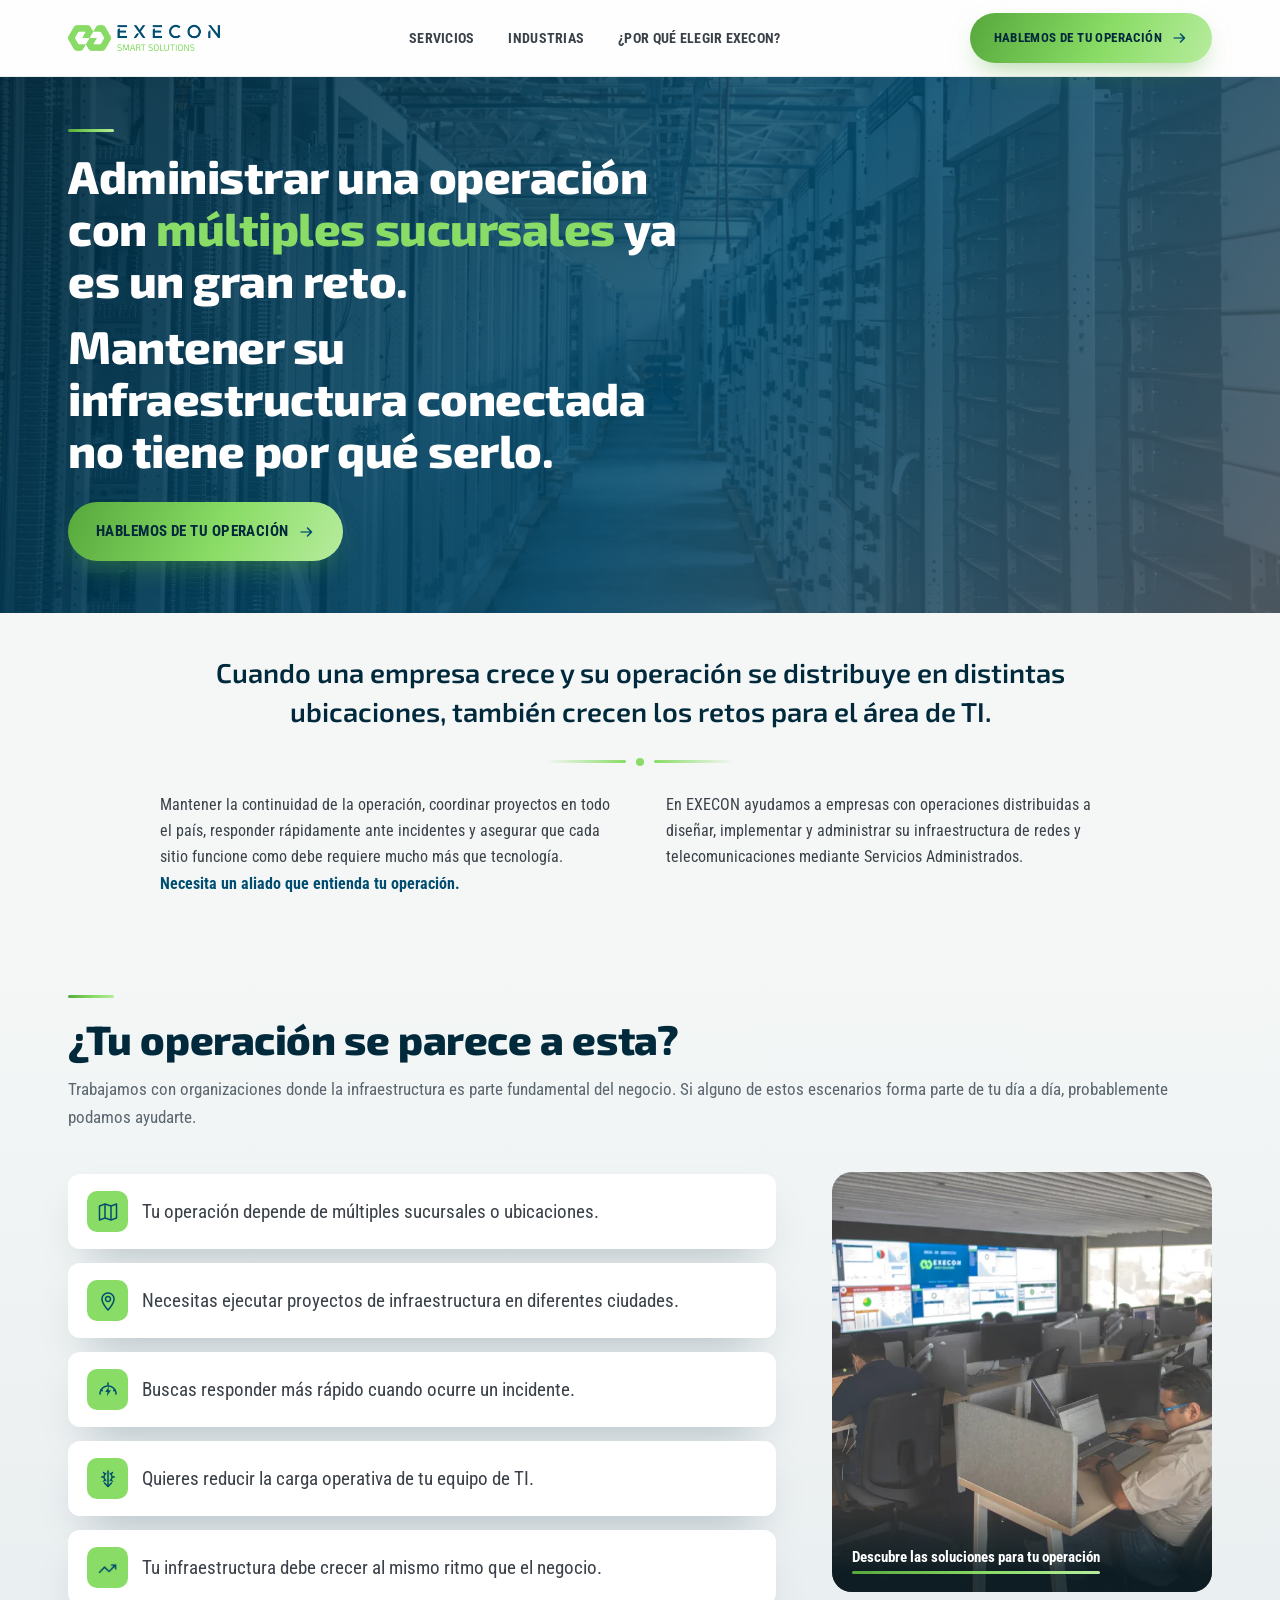
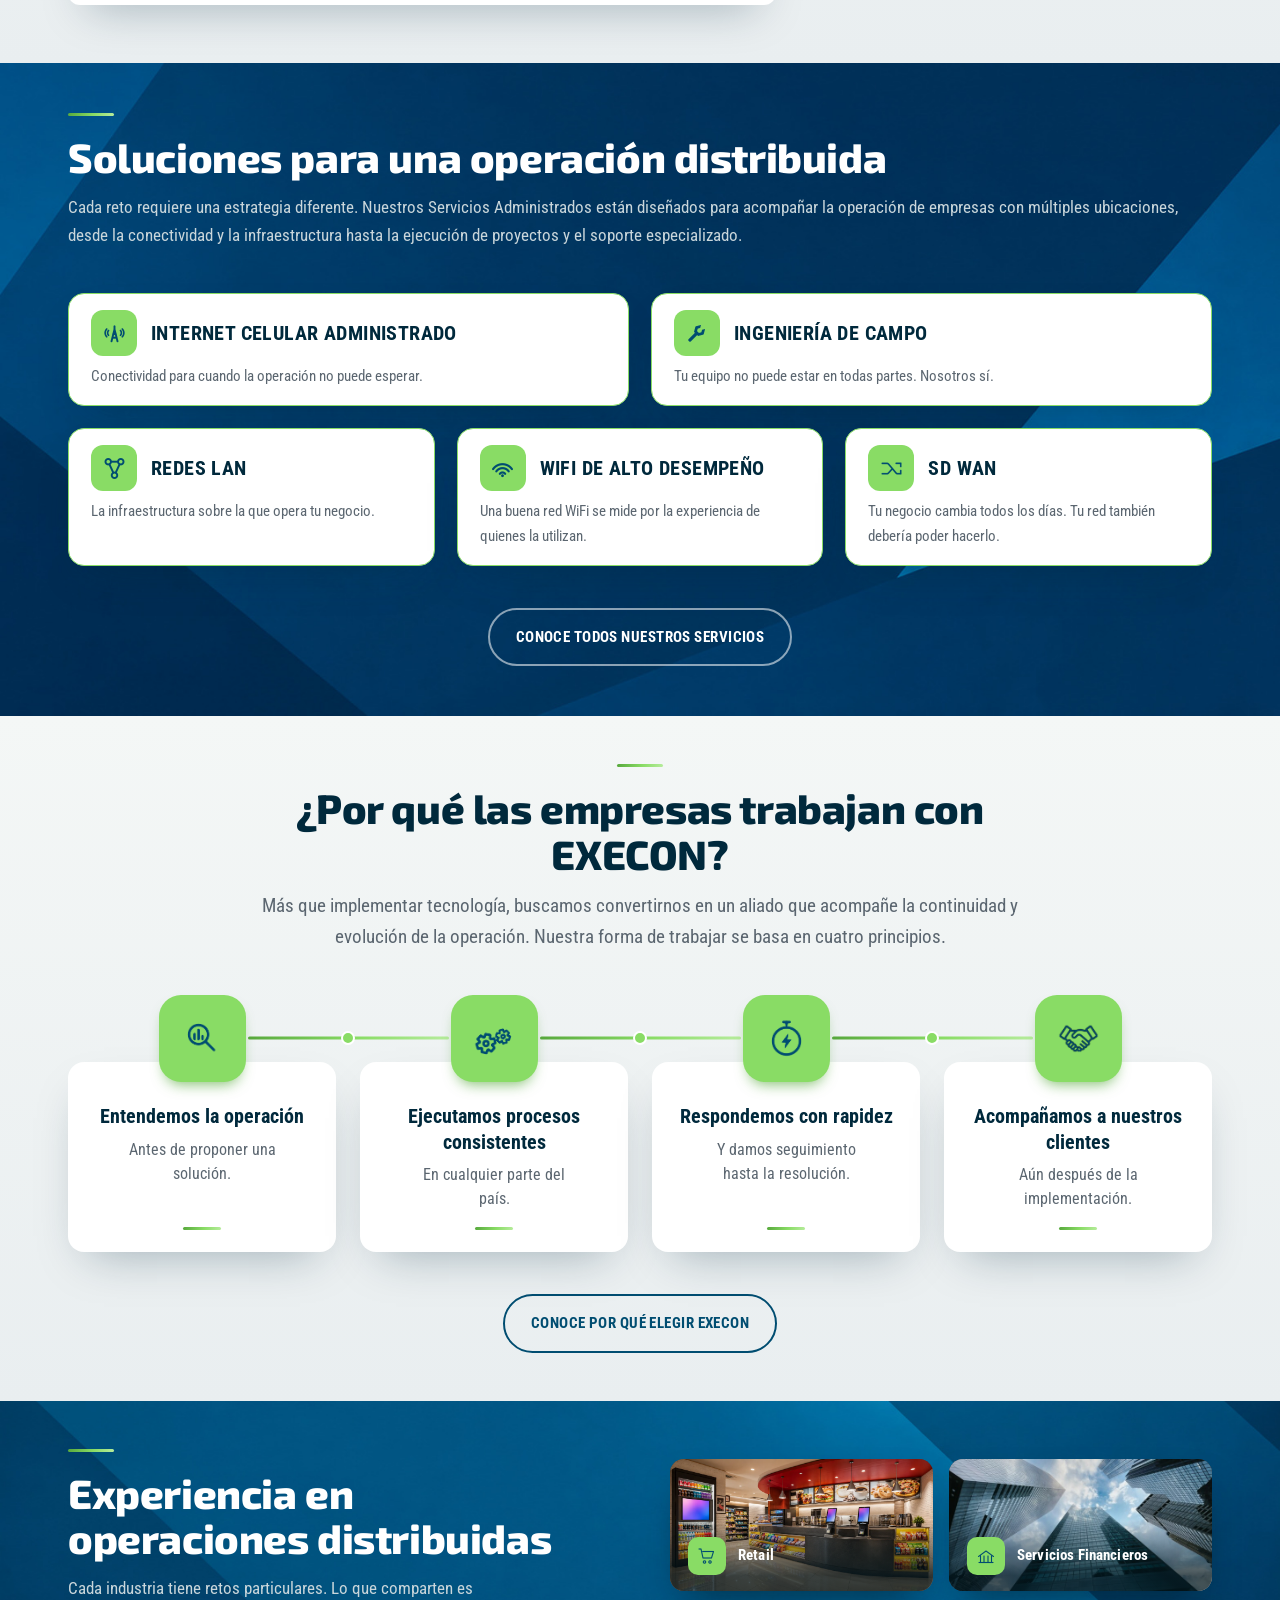
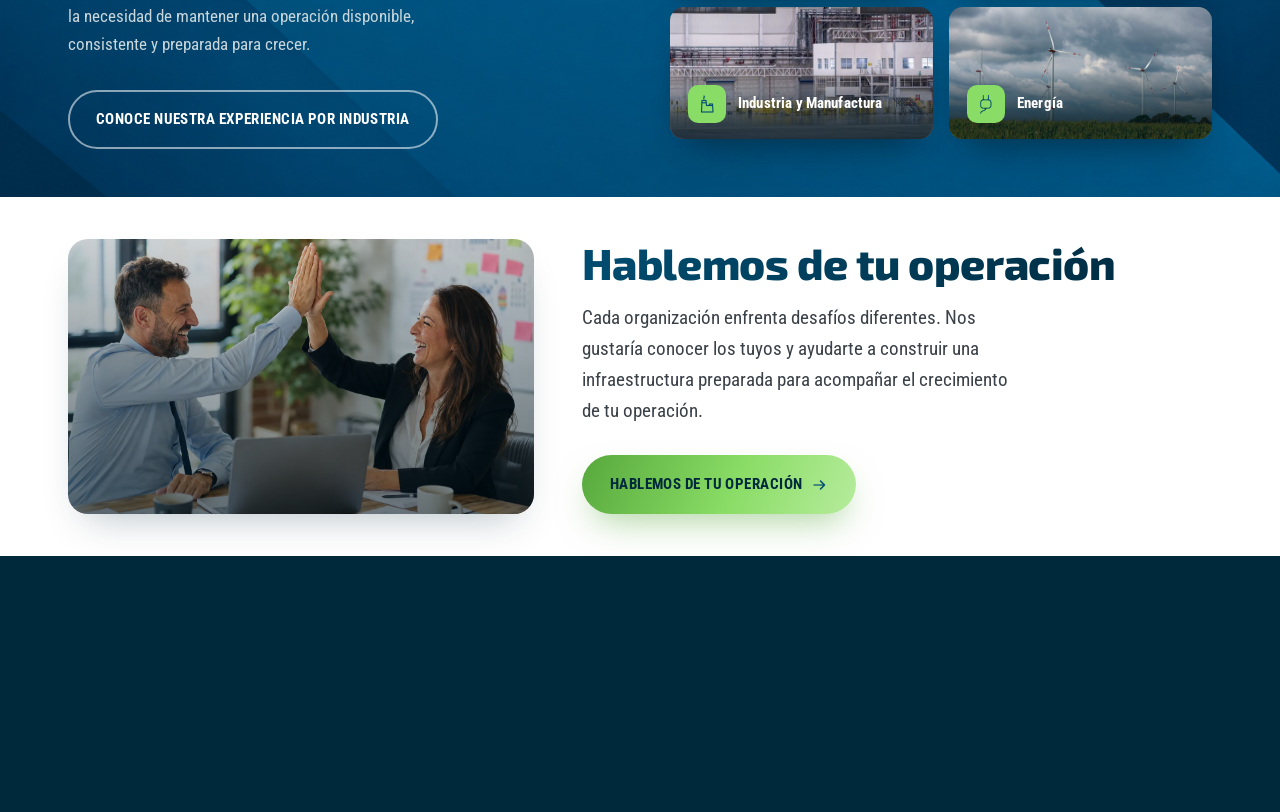
==== index.html @ 03587d93 "Update index.html" ====
<!DOCTYPE html>
<html lang="es-MX">
<head>
<meta charset="UTF-8">
<meta name="viewport" content="width=device-width, initial-scale=1.0">
<title>EXECON | Servicios Administrados de Infraestructura y Redes</title>
<meta name="description" content="En EXECON ayudamos a empresas con operaciones distribuidas a diseñar, implementar y administrar su infraestructura de redes y telecomunicaciones mediante Servicios Administrados.">
<link rel="canonical" href="https://execon-mx.github.io/webExecon/">
<meta property="og:type" content="website">
<meta property="og:title" content="EXECON | Servicios Administrados de Infraestructura y Redes">
<meta property="og:description" content="En EXECON ayudamos a empresas con operaciones distribuidas a diseñar, implementar y administrar su infraestructura de redes y telecomunicaciones mediante Servicios Administrados.">
<meta property="og:url" content="https://execon-mx.github.io/webExecon/">
<meta property="og:locale" content="es_MX">
<meta property="og:image" content="https://execon-mx.github.io/webExecon/og-image.jpg">
<meta name="twitter:card" content="summary_large_image">
<link rel="preconnect" href="https://fonts.googleapis.com">
<link rel="preconnect" href="https://fonts.gstatic.com" crossorigin>
<link href="https://fonts.googleapis.com/css2?family=Exo+2:wght@500;600;700;800;900&family=Roboto+Condensed:wght@400;500;700&display=swap" rel="stylesheet">
<link rel="icon" type="image/png" sizes="48x48" href="favicon.png">
<link rel="apple-touch-icon" href="apple-touch-icon.png">
<link rel="stylesheet" href="styles.min.css">
</head>
<body>


<!-- ============ HEADER ============ -->
<header class="principal">
  <div class="wrap nav-fila">
    <a href="index.html" data-enlace="Inicio" class="logo">
      <img src="imagenes/logo-header.png" alt="EXECON" style="height:38px;width:auto;display:block" width="600" height="150" decoding="async">
    </a>

    <nav class="principal-links" id="navPrincipal">
      <div class="item">
        <a href="servicios.html">Servicios</a>
        <button type="button" class="submenu-toggle" aria-label="Mostrar opciones de Servicios" aria-expanded="false">
          <span class="flecha-submenu">&#9662;</span>
        </button>
        <div class="submenu">
          <a href="internet-celular-administrado.html"><img src="imagenes/icono-ica.png" alt="" style="width:16px;height:16px" width="32" height="32" loading="lazy" decoding="async">
Internet Celular Administrado</a>
          <a href="ingenieria-de-campo.html" ><img src="imagenes/icono-fs.png" alt="" style="width:16px;height:16px" width="32" height="32" loading="lazy" decoding="async">Ingeniería de Campo</a>
          <a href="redes-lan.html"><img src="imagenes/icono-lan.png" alt="" style="width:16px;height:16px" width="32" height="32" loading="lazy" decoding="async">Redes LAN</a>
          <a href="wifi-alto-desempeno.html"><img src="imagenes/icono-empresarial.png" alt="" style="width:16px;height:16px" width="32" height="32" loading="lazy" decoding="async">WiFi de Alto Desempeño</a>
          <a href="sd-wan.html"><img src="imagenes/icono-sdwan.png" alt="" style="width:16px;height:16px" width="32" height="32" loading="lazy" decoding="async">SD-WAN</a>
        </div>
      </div>
      <div class="item"><a href="industrias.html">Industrias</a></div>
      <div class="item"><a href="por-que-elegir-execon.html">¿Por qué elegir EXECON?</a></div>
    </nav>

    <div class="nav-cta">
      <a href="hablemos-de-tu-operacion.html"class="btn btn-primario">Hablemos de tu operación<img src="imagenes/cta-flecha.png" alt="" style="width:16px;height:16px" width="32" height="32" loading="lazy" decoding="async"></a>
      <button class="hamburguesa" id="btnMenu" aria-label="Abrir menú" aria-expanded="false">
        <span id="iconoMenu">&#9776;</span>
      </button>
    </div>
  </div>
</header>

<!-- ============ HERO ============ -->
<section class="hero" id="top">
  <img class="hero-foto" src="imagenes/hero.webp" srcset="imagenes/hero-800.webp 800w, imagenes/hero.webp 1920w" sizes="100vw" width="1920" height="1104" fetchpriority="high" decoding="async" alt="">
  <div class="hero-overlay" aria-hidden="true"></div>
  <div class="wrap hero-grid">
    <div>
      <div class="raya"></div>
      <h1>Administrar una operación con <em>múltiples sucursales</em> ya es un gran reto.</h1>
      <p class="hero-sub">Mantener su infraestructura conectada no tiene por qué serlo.</p>
      <div class="hero-cta">
        <a href="hablemos-de-tu-operacion.html" class="btn btn-primario">Hablemos de tu operación<img src="imagenes/cta-flecha.png" alt="" style="width:16px;height:16px" width="32" height="32" loading="lazy" decoding="async"></a>
      </div>
    </div>
  </div>
</section>

<!-- ============ INTRODUCCIÓN ============ -->
<section class="intro">
  <div class="wrap">
    <p class="intro-lead">Cuando una empresa crece y su operación se distribuye en distintas ubicaciones, también crecen los retos para el área de TI.</p>

    <div class="intro-divisor" aria-hidden="true">
      <span class="raya-h"></span><span class="punto-mid"></span><span class="raya-h derecha"></span>
    </div>

    <div class="intro-cols">
      <p>Mantener la continuidad de la operación, coordinar proyectos en todo el país, responder rápidamente ante incidentes y asegurar que cada sitio funcione como debe requiere mucho más que tecnología. <strong>Necesita un aliado que entienda tu operación.</strong></p>
      <p>En EXECON ayudamos a empresas con operaciones distribuidas a diseñar, implementar y administrar su infraestructura de redes y telecomunicaciones mediante Servicios Administrados.</p>
    </div>
  </div>
</section>

<!-- ============ ¿TU OPERACIÓN SE PARECE A ESTA? ============ -->
<section class="claro pad pad-escenarios-inicio" id="escenarios">
  <div class="wrap">
    <div class="raya"></div>
    <h2 class="titulo" style="max-width:none">¿Tu operación se parece a esta?</h2>
    <p class="subtitulo-txt" style="max-width:none">Trabajamos con organizaciones donde la infraestructura es parte fundamental del negocio. Si alguno de estos escenarios forma parte de tu día a día, probablemente podamos ayudarte.</p>

    <div class="escenarios-grid-inicio">
      <ul class="lista-check reveal">
        <li><div class="icobox"><img src="imagenes/icono-mapa.png" alt="" style="width:22px;height:22px" width="44" height="44" loading="lazy" decoding="async"></div><p>Tu operación depende de múltiples sucursales o ubicaciones.</p></li>
        <li><div class="icobox"><img src="imagenes/icono-pin.png" alt="" style="width:22px;height:22px" width="44" height="44" loading="lazy" decoding="async"></div><p>Necesitas ejecutar proyectos de infraestructura en diferentes ciudades.</p></li>
        <li><div class="icobox"><img src="imagenes/icono-rayo.png" alt="" style="width:22px;height:22px" width="44" height="44" loading="lazy" decoding="async"></div><p>Buscas responder más rápido cuando ocurre un incidente.</p></li>
        <li><div class="icobox"><img src="imagenes/icono-reducir.png" alt="" style="width:22px;height:22px" width="44" height="44" loading="lazy" decoding="async"></div><p>Quieres reducir la carga operativa de tu equipo de TI.</p></li>
        <li><div class="icobox"><img src="imagenes/icono-flecha-escalonada.png" alt="" style="width:22px;height:22px" width="52" height="52" loading="lazy" decoding="async"></div><p>Tu infraestructura debe crecer al mismo ritmo que el negocio.</p></li>
      </ul>
      <div class="panel-grafico reveal">
        <img class="foto-cubierta" src="imagenes/noc.webp" alt="" width="760" height="680" loading="lazy" decoding="async">
        <div class="pie-foto">
          <a href="servicios.html" class="link-flecha">Descubre las soluciones para tu operación</a>
        </div>
      </div>
    </div>
  </div>
</section>

<!-- ============ SOLUCIONES ============ -->
<section class="on-dark pad pad-servicios-inicio" id="servicios">
 <div class="bg-imagen" style="background-image:url('imagenes/fondo-geometrico.jpg')"></div>
  <div class="wrap contenido-sobre-imagen">
    <div class="raya"></div>
    <h2 class="titulo" style="max-width:none">Soluciones para una operación distribuida</h2>
    <p class="subtitulo-txt" style="max-width:none">Cada reto requiere una estrategia diferente. Nuestros Servicios Administrados están diseñados para acompañar la operación de empresas con múltiples ubicaciones, desde la conectividad y la infraestructura hasta la ejecución de proyectos y el soporte especializado.</p>

    <div class="servicios-grid">
      <div class="card-inicio reveal">
        <div class="card-encabezado">
  <div class="icobox"><img src="imagenes/icono_ica_46.png" alt="" style="width:23px;height:23px" width="46" height="46" loading="lazy" decoding="async"></div>
  <h3><a href="internet-celular-administrado.html">Internet Celular Administrado</a></h3>
</div>
        <p>Conectividad para cuando la operación no puede esperar.</p>
      </div>
      <div class="card-inicio reveal">
        <div class="card-encabezado">
  <div class="icobox"><img src="imagenes/icono_fs_46.png" alt="" style="width:23px;height:23px" width="46" height="46" loading="lazy" decoding="async"></div>
  <h3><a href="ingenieria-de-campo.html"">Ingeniería de Campo</a></h3>
</div>
        <p>Tu equipo no puede estar en todas partes. Nosotros sí.</p>
      </div>
      <div class="card-inicio reveal">
        <div class="card-encabezado">
         <div class="icobox"><img src="imagenes/icono_lan_46.png" alt="" style="width:23px;height:23px" width="46" height="46" loading="lazy" decoding="async"></div>
         <h3><a href="redes-lan.html">Redes Lan</a></h3>
        </div>
        <p>La infraestructura sobre la que opera tu negocio.</p>
      </div>
      <div class="card-inicio reveal">
        <div class="card-encabezado">
        <div class="icobox"><img src="imagenes/icono_empresarial_46.png" alt="" style="width:23px;height:23px" width="46" height="46" loading="lazy" decoding="async"></div>
        <h3><a href="wifi-alto-desempeno.html">WiFi de Alto Desempeño</a></h3>
      </div>
        <p>Una buena red WiFi se mide por la experiencia de quienes la utilizan.</p>
      </div>
      <div class="card-inicio reveal">
        <div class="card-encabezado">
        <div class="icobox"><img src="imagenes/icono_sdwan_46.png" alt="" style="width:23px;height:23px" width="46" height="46" loading="lazy" decoding="async"></div>
        <h3><a href="sd-wan.html">SD Wan</a></h3>
      </div>
        <p>Tu negocio cambia todos los días. Tu red también debería poder hacerlo.</p>
      </div>
    </div>

    <div class="centrado-btn">
      <a href="servicios.html" class="btn btn-secundario">Conoce todos nuestros servicios</a>
    </div>
  </div>
</section>

<!-- ============ ¿POR QUÉ EXECON? ============ -->
<section class="claro pad pad-porqueexecon-inicio" id="porque-execon">
  <div class="wrap">
    <div class="cabecera-centrada" style="max-width:820px">
      <div class="raya centrada"></div>
      <h2 class="titulo" style="max-width:none">¿Por qué las empresas trabajan con EXECON?</h2>
      <p class="subtitulo-txt" style="max-width:none; font-size:1.175rem">Más que implementar tecnología, buscamos convertirnos en un aliado que acompañe la continuidad y evolución de la operación. Nuestra forma de trabajar se basa en cuatro principios.</p>
    </div>

    <div class="principios-grid">
      <span class="segmento-linea" aria-hidden="true"></span>
      <span class="segmento-linea" aria-hidden="true"></span>
      <span class="segmento-linea" aria-hidden="true"></span>
      <span class="conector" aria-hidden="true"></span>
      <span class="conector" aria-hidden="true"></span>
      <span class="conector" aria-hidden="true"></span>
      <div class="principio-inicio reveal">
        <div class="icobox"><img src="imagenes/icono_lupa.png" alt="" style="width:43px;height:43px" width="99" height="99" loading="lazy" decoding="async"></div>
        <div class="principio-card">
          <div class="principio-texto">
            <h3>Entendemos la operación</h3>
            <p>Antes de proponer una solución.</p>
          </div>
          <span class="mini-raya"></span>
        </div>
      </div>
      <div class="principio-inicio reveal">
        <div class="icobox"><img src="imagenes/icono_engranajes.png" alt="" style="width:43px;height:43px" width="99" height="99" loading="lazy" decoding="async"></div>
        <div class="principio-card">
          <div class="principio-texto">
            <h3>Ejecutamos procesos consistentes</h3>
            <p>En cualquier parte del país.</p>
          </div>
          <span class="mini-raya"></span>
        </div>
      </div>
      <div class="principio-inicio reveal">
        <div class="icobox"><img src="imagenes/icono_cronometro.png" alt="" style="width:43px;height:43px" width="99" height="99" loading="lazy" decoding="async"></div>
        <div class="principio-card">
          <div class="principio-texto">
            <h3>Respondemos con rapidez</h3>
            <p>Y damos seguimiento hasta la resolución.</p>
          </div>
          <span class="mini-raya"></span>
        </div>
      </div>
      <div class="principio-inicio reveal">
        <div class="icobox"><img src="imagenes/icono_manos.png" alt="" style="width:43px;height:43px" width="99" height="99" loading="lazy" decoding="async"></div>
        <div class="principio-card">
          <div class="principio-texto">
            <h3>Acompañamos a nuestros clientes</h3>
            <p>Aún después de la implementación.</p>
          </div>
          <span class="mini-raya"></span>
        </div>
      </div>
    </div>

    <div class="centrado-btn">
      <a href="por-que-elegir-execon.html" class="btn btn-oscuro">Conoce por qué elegir EXECON<!-- Ícono: <img src="URL-DEL-ICONO-PORQUE-EXECON" alt="" style="width:16px;height:16px"> --></a>
    </div>
  </div>
</section>

<!-- ============ INDUSTRIAS ============ -->
<section class="on-dark pad pad-industrias-inicio" id="industrias">
<div class="bg-imagen" style="background-image:url('imagenes/fondo-diagonal.jpg')"></div>
  <div class="wrap contenido-sobre-imagen">
    <div class="industrias-grid">
      <div>
        <div class="raya"></div>
        <h2 class="titulo">Experiencia en operaciones distribuidas</h2>
        <p class="subtitulo-txt">Cada industria tiene retos particulares. Lo que comparten es la necesidad de mantener una operación disponible, consistente y preparada para crecer.</p>
        <div class="centrado-btn" style="justify-content:flex-start; margin-top:32px;">
          <a href="industrias.html" class="btn btn-secundario">Conoce nuestra experiencia por industria</a>
        </div>
      </div>

      <div class="pildoras">
        <div class="pildora reveal">
          <img class="foto-cubierta" src="imagenes/retail.webp" alt="" width="1774" height="887" loading="lazy" decoding="async">
          <div class="pie-foto">
            <div class="icobox"><img src="imagenes/icono-retail.png" alt="" style="width:20px;height:20px" width="40" height="40" loading="lazy" decoding="async"></div>
            <span>Retail</span>
          </div>
        </div>
        <div class="pildora reveal">
          <img class="foto-cubierta" src="imagenes/financiero.jpg" alt="" width="600" height="300" loading="lazy" decoding="async">
          <div class="pie-foto">
            <div class="icobox"><img src="imagenes/icono-financiero.png" alt="" style="width:20px;height:20px" width="40" height="40" loading="lazy" decoding="async"></div>
            <span>Servicios Financieros</span>
          </div>
        </div>
        <div class="pildora reveal">
          <img class="foto-cubierta" src="imagenes/manufactura.jpg" alt="" width="600" height="300" loading="lazy" decoding="async">
          <div class="pie-foto">
            <div class="icobox"><img src="imagenes/icono-manufactura.png" alt="" style="width:20px;height:20px" width="40" height="40" loading="lazy" decoding="async"></div>
            <span>Industria y Manufactura</span>
          </div>
        </div>
        <div class="pildora reveal">
          <img class="foto-cubierta" src="imagenes/energia.jpg" alt="" width="600" height="300" loading="lazy" decoding="async">
          <div class="pie-foto">
            <div class="icobox"><img src="imagenes/icono-enchufe.png" alt="" style="width:20px;height:20px" width="40" height="40" loading="lazy" decoding="async"></div>
            <span>Energía</span>
          </div>
        </div>
      </div>
    </div>
  </div>
</section>

<!-- ============ CTA FINAL ============ -->
<section class="cta-final" id="contacto">
  <div class="wrap">
    <div class="cta-final-foto">
      <img class="foto-cubierta" src="imagenes/cta-foto.webp" alt="Equipo conversando sobre una operación de negocio" width="1423" height="1105" loading="lazy" decoding="async">
      <div class="cta-final-overlay" aria-hidden="true"></div>
    </div>
    <div class="cta-final-contenido">
      <h2 class="titulo">Hablemos de tu operación</h2>
      <p class="subtitulo-txt">Cada organización enfrenta desafíos diferentes. Nos gustaría conocer los tuyos y ayudarte a construir una infraestructura preparada para acompañar el crecimiento de tu operación.</p>
      <a href="hablemos-de-tu-operacion.html" class="btn btn-primario">Hablemos de tu operación<img src="imagenes/cta-flecha.png" alt="" style="width:16px;height:16px" width="32" height="32" loading="lazy" decoding="async"></a>
    </div>
  </div>
</section>

<!-- ============ FOOTER ============ -->
<footer id="trabajamos">
  <div class="wrap">
    <div class="footer-grid">
      <div>
        <a href="index.html" data-enlace="Inicio" class="logo">
          <img src="imagenes/logo-footer.png" alt="EXECON" style="height:56px;width:auto;display:block" width="600" height="150" loading="lazy" decoding="async">
        </a>
      </div>
      <div>
        <h4>Navegación</h4>
        <ul class="footer-nav-paginas">
          <li><a href="servicios.html">Servicios</a></li>
		  <li><a href="industrias.html">Industrias</a></li>
          <li><a href="por-que-elegir-execon.html">¿Por qué elegir EXECON?</a></li>
        </ul>
      </div>
      <div>
        <h4>Contacto</h4>
        <div class="footer-contacto-fila">
          <img src="imagenes/pin.png" alt="" style="width:15px;height:15px" width="30" height="30" loading="lazy" decoding="async">
          <address class="footer-direccion">
            Edificio EXECON, Calle José Benítez 2190 Piso 3, Colonia Obispado. C.P. 64060, Monterrey, Nuevo León, México
          </address>
        </div>
        <div class="footer-contacto-fila">
          <img src="imagenes/telefono.png" alt="" style="width:15px;height:15px" width="30" height="30" loading="lazy" decoding="async">
          <a href="tel:+528182151900">+52 81 8215 1900</a>
        </div>
        <div class="footer-contacto-fila">
          <img src="imagenes/correo.png" alt="" style="width:15px;height:15px" width="30" height="30" loading="lazy" decoding="async">
          <a href="mailto:info@execon.mx">info@execon.mx</a>
        </div>
      </div>
    </div>
    <p class="footer-legal">
      <span>2026. Consultoría y Asesoría de Redes SA de CV. Todos los derechos reservados.</span>
      <span class="separador">|</span>
      <a href="AVISO-DE-PRIVACIDAD.pdf" target="_blank" rel="noopener" data-enlace="Aviso de Privacidad" class="footer-aviso">Aviso de Privacidad</a>
    </p>
  </div>
</footer>

<script>
  const btnMenu = document.getElementById('btnMenu');
  const nav = document.getElementById('navPrincipal');
  btnMenu.addEventListener('click', () => {
    const abierto = nav.classList.toggle('abierto');
    btnMenu.setAttribute('aria-expanded', abierto);
    document.getElementById('iconoMenu').innerHTML = abierto ? '&#10005;' : '&#9776;';
  });
  document.querySelectorAll('.submenu-toggle').forEach(boton=>{
    boton.addEventListener('click', (e)=>{
      e.preventDefault();
      e.stopPropagation();
      const item = boton.closest('.item');
      const abierto = item.classList.toggle('abierto');
      boton.setAttribute('aria-expanded', abierto);
    });
  });
  document.querySelectorAll('.principal-links a').forEach(a=>{
    a.addEventListener('click', ()=>{
      if(window.innerWidth <= 980){ nav.classList.remove('abierto'); btnMenu.setAttribute('aria-expanded','false'); document.getElementById('iconoMenu').innerHTML = '&#9776;'; }
    });
  });
  // Todos los enlaces son placeholders: no deben redirigir dentro de la misma página.
  // Reemplazar el "#" de cada href por la URL real (ver atributo data-enlace) cuando esté disponible.
  document.querySelectorAll('a[data-enlace]').forEach(a=>{
    a.addEventListener('click', (e)=>{ e.preventDefault(); });
  });
  const observador = new IntersectionObserver((entradas)=>{
    entradas.forEach(en=>{ if(en.isIntersecting){ en.target.classList.add('mostrar'); observador.unobserve(en.target); } });
  }, { threshold:.15 });
  document.querySelectorAll('.reveal').forEach(el=> observador.observe(el));
</script>
</body>
</html>
---- styles.min.css ----
:root{--verde:#89dc65;--verde-alto:#b7ec9d;--verde-bajo:#57a83c;--azul:#004d71;--azul-alto:#0a6b96;--azul-bajo:#00293c;--gris:#5b6670;--gris-alto:#8b949c;--gris-bajo:#3a4148;--papel:#f4f7f6;--papel-2:#e9eef0;--blanco:#ffffff;--g-hero:linear-gradient(125deg, var(--azul-bajo) 0%, var(--azul) 52%, var(--gris) 100%);--g-cta:linear-gradient(115deg, var(--verde-bajo) 0%, var(--verde) 55%, var(--verde-alto) 100%);--g-card:linear-gradient(160deg, var(--azul) 0%, var(--azul-bajo) 100%);--g-band:linear-gradient(120deg, var(--azul-bajo) 0%, var(--azul) 45%, var(--verde-bajo) 100%);--g-soft:linear-gradient(180deg, var(--papel) 0%, var(--papel-2) 100%);--overlay-azul:linear-gradient(125deg, rgba(0,41,60,.88) 0%, rgba(0,77,113,.82) 55%, rgba(91,102,112,.8) 100%);--display:'Exo 2',sans-serif;--cond-b:'Roboto Condensed',sans-serif;--cond-r:'Roboto Condensed',sans-serif;--maxw:1240px;--sombra:0 20px 45px -20px rgba(0,41,60,.35)}*,::after,::before{box-sizing:border-box}html{scroll-behavior:smooth}body{margin:0;font-family:var(--cond-r);font-weight:400;color:var(--gris-bajo);background:var(--papel);line-height:1.65;-webkit-font-smoothing:antialiased}img{max-width:100%;display:block}a{color:inherit;text-decoration:none}ul{margin:0;padding:0;list-style:none}h1,h2,h3,h4{margin:0;font-weight:700}.wrap{max-width:var(--maxw);margin:0 auto;padding:0 clamp(20px,4vw,48px)}.raya{width:46px;height:3px;border-radius:3px;background:var(--g-cta);margin-bottom:18px}.raya.centrada{margin-left:auto;margin-right:auto}h2.titulo{font-family:var(--display);font-weight:800;font-size:clamp(1.9rem, 3.2vw, 2.7rem);line-height:1.12;letter-spacing:-.01em;color:var(--azul-bajo);max-width:20ch}section.on-dark h2.titulo{color:var(--blanco)}.subtitulo-txt{font-family:var(--cond-r);font-weight:400;font-size:1.05rem;color:var(--gris);max-width:52ch;margin-top:14px}section.on-dark .subtitulo-txt{color:#c9d6db}.subtitulo-txt strong{color:var(--azul);font-weight:700}section.on-dark .subtitulo-txt strong{color:var(--verde-alto)}h2.titulo.titulo-ancho{max-width:24ch}.subtitulo-txt.subtitulo-ancho{max-width:56ch}.btn{display:inline-flex;align-items:center;gap:10px;font-family:var(--cond-b);font-weight:700;font-size:.92rem;letter-spacing:.03em;text-transform:uppercase;padding:15px 26px;border-radius:999px;border:2px solid transparent;background-origin:border-box;background-clip:border-box;cursor:pointer;transition:transform .25s ease,box-shadow .25s ease,background .25s ease,color .25s ease;white-space:nowrap}.btn-primario{background:var(--g-cta);color:var(--azul-bajo);box-shadow:0 12px 28px -10px rgba(87,168,60,.55);border:none;padding:17px 28px}.btn-primario:hover{transform:translateY(-2px);box-shadow:0 16px 34px -10px rgba(87,168,60,.7)}.btn-secundario{border-color:rgba(255,255,255,.55);color:var(--blanco)}.btn-secundario:hover{background:rgba(255,255,255,.12);transform:translateY(-2px)}.link-flecha{display:inline-flex;align-items:center;gap:8px;position:relative;font-family:var(--cond-b);font-weight:700;font-size:.95rem;color:var(--azul);padding-bottom:6px;transition:gap .2s ease,color .2s ease}.link-flecha::after{content:"";position:absolute;left:0;right:0;bottom:0;height:3px;border-radius:3px;background:var(--g-cta)}.link-flecha:hover{gap:12px;color:var(--verde-bajo)}section.on-dark .link-flecha{color:var(--blanco)}.icono-inline{display:inline-block;object-fit:contain;vertical-align:middle;flex:none}.btn .icono-inline{width:16px;height:16px}.link-flecha .icono-inline{width:15px;height:15px}svg:empty{display:inline-block;box-sizing:border-box;flex:none}.icono-placeholder{display:inline-flex;align-items:center;justify-content:center;flex:none;width:1.15em;height:1.15em}.reveal{opacity:0;transform:translateY(22px);transition:opacity .7s ease,transform .7s ease}.reveal.mostrar{opacity:1;transform:translateY(0)}.escalonado>.reveal:first-child{transition-delay:0s}.escalonado>.reveal:nth-child(2){transition-delay:.15s}.escalonado>.reveal:nth-child(3){transition-delay:.3s}.escalonado>.reveal:nth-child(4){transition-delay:.45s}.escalonado>.reveal:nth-child(5){transition-delay:.6s}.escalonado>.reveal:nth-child(n+6){transition-delay:.75s}@media (prefers-reduced-motion:reduce){.reveal{opacity:1;transform:none;transition:none}html{scroll-behavior:auto}}header.principal{position:sticky;top:0;z-index:100;background:rgba(255,255,255,.86);backdrop-filter:blur(10px);border-bottom:1px solid rgba(0,41,60,.08);box-shadow:0 4px 20px -12px rgba(0,41,60,.15)}.nav-fila{display:flex;align-items:center;justify-content:space-between;height:76px;gap:24px}.logo{font-family:var(--display);font-weight:900;font-size:1.5rem;color:var(--azul-bajo);letter-spacing:.02em;display:flex;align-items:center;gap:10px}.logo span{color:var(--verde-bajo)}.logo .punto{width:9px;height:9px;border-radius:50%;background:var(--verde-bajo);box-shadow:0 0 0 5px rgba(87,168,60,.18)}nav.principal-links{display:flex;align-items:center;gap:6px}nav.principal-links>.item{position:relative;display:flex;align-items:center}nav.principal-links>.item>a{display:flex;align-items:center;gap:6px;font-family:var(--cond-b);font-weight:700;font-size:.86rem;letter-spacing:.02em;text-transform:uppercase;color:var(--gris-bajo);padding:10px 14px;border-radius:8px;transition:color .2s ease,background .2s ease}nav.principal-links>.item>a:hover{color:var(--azul);background:rgba(0,77,113,.07)}.submenu-toggle{display:none}.submenu{position:absolute;top:calc(100% + 10px);left:0;min-width:260px;background:var(--blanco);border-radius:12px;box-shadow:var(--sombra);padding:10px;opacity:0;visibility:hidden;transform:translateY(8px);transition:opacity .2s ease,transform .2s ease,visibility .2s ease}nav.principal-links>.item:hover .submenu{opacity:1;visibility:visible;transform:translateY(0)}.submenu a{display:flex;align-items:center;gap:10px;padding:11px 12px;border-radius:8px;font-family:var(--cond-r);font-weight:400;font-size:.92rem;color:var(--azul-bajo);transition:background .2s ease,color .2s ease}.submenu a:hover{background:var(--papel-2);color:var(--azul)}.nav-cta{display:flex;align-items:center;gap:18px}.nav-cta .btn{padding:12px 22px;font-size:.82rem}.nav-cta .btn-primario{padding:14px 24px}.nav-cta .btn-secundario{border-color:var(--azul);color:var(--azul)}.nav-cta .btn-secundario:hover{background:rgba(0,77,113,.08)}.hamburguesa{display:none;background:0 0;border:none;color:var(--azul-bajo);cursor:pointer;padding:6px;font-size:26px;line-height:1}@media (max-width:980px){nav.principal-links{position:absolute;top:100%;left:0;right:0;background:var(--azul-bajo);flex-direction:row;flex-wrap:wrap;align-items:center;justify-content:center;padding:8px 10px;gap:2px 4px;display:none}nav.principal-links.abierto{display:flex}nav.principal-links>.item>a{width:auto;justify-content:center;padding:7px 9px;color:#dbe6ea;font-size:.72rem;white-space:nowrap}nav.principal-links>.item>a:hover{color:var(--blanco);background:rgba(255,255,255,.08)}.submenu-toggle{display:flex;align-items:center;justify-content:center;width:26px;height:26px;margin-left:-2px;background:0 0;border:none;color:#dbe6ea;cursor:pointer;padding:0;outline:0!important;-webkit-tap-highlight-color:transparent;-webkit-appearance:none;appearance:none;box-shadow:none!important}.submenu-toggle::-moz-focus-inner{border:0}.submenu-toggle:active,.submenu-toggle:focus,.submenu-toggle:focus-visible{outline:0!important;box-shadow:none!important}.flecha-submenu{font-size:.7rem;transition:transform .2s ease}.item.abierto .flecha-submenu{transform:rotate(180deg)}.submenu{position:absolute;top:calc(100% + 6px);left:50%;transform:translateX(-50%) translateY(6px);min-width:230px;background:var(--blanco);box-shadow:var(--sombra);opacity:0;visibility:hidden;pointer-events:none;transition:opacity .2s ease,transform .2s ease,visibility .2s ease}nav.principal-links>.item:hover .submenu{opacity:0;visibility:hidden}nav.principal-links>.item.abierto .submenu{opacity:1;visibility:visible;pointer-events:auto;transform:translateX(-50%) translateY(0)}.submenu a{color:var(--azul-bajo);font-size:.72rem}.submenu a:hover{background:var(--papel-2);color:var(--azul)}.nav-cta .btn-secundario{display:none}.hamburguesa{display:block}}.hero{position:relative;overflow:hidden;background-color:var(--azul-bajo);color:var(--blanco);padding:clamp(32px,5vw,52px) 0;display:flex;align-items:center}.hero-foto{position:absolute;inset:0;width:100%;height:100%;object-fit:cover;z-index:0}.hero-overlay{position:absolute;inset:0;background:var(--overlay-azul);z-index:0}.hero-grid{position:relative;z-index:1;display:grid;grid-template-columns:1.35fr 1fr;gap:clamp(24px,5vw,56px);align-items:center;width:100%}.hero h1{font-family:var(--display);font-weight:800;font-size:clamp(1.9rem,3.6vw,3rem);line-height:1.13;letter-spacing:-.01em;color:var(--blanco);max-width:26ch}.hero h1 em{font-style:normal;color:var(--verde)}.hero-sub{font-family:var(--display);font-weight:800;font-size:clamp(1.9rem,3.6vw,3rem);color:var(--blanco);margin:14px 0 0;line-height:1.13;letter-spacing:-.01em;max-width:26ch}.hero-sub.hero-sub-hablemos{font-weight:600;font-size:clamp(1.15rem,2vw,1.4rem);color:#dceaef;margin:16px 0 4px;line-height:1.4;letter-spacing:0;max-width:44ch}.hero-cta{display:flex;flex-wrap:wrap;gap:16px;margin-top:26px}@media (max-width:980px){.hero-grid{grid-template-columns:1fr}.hero h1{max-width:none}}.banner{position:relative;overflow:hidden;color:var(--blanco);padding:clamp(28px,4.2vw,40px) 0;display:flex;align-items:center}.banner-imagen{position:absolute;inset:0;background-size:cover;background-position:center;z-index:0}.banner-glow{position:absolute;width:280px;height:280px;border-radius:50%;background:radial-gradient(circle,rgba(137,220,101,.28),transparent 70%);top:-120px;right:-80px;pointer-events:none;filter:blur(8px);z-index:0}.banner-grid{position:relative;z-index:1;display:flex;flex-direction:column;align-items:center;justify-content:center;text-align:center;width:100%}.banner-texto{max-width:1100px;margin:0 auto}.banner .raya{margin:0 auto 10px}.banner h1{font-family:var(--display);font-weight:800;font-size:clamp(1.93rem, calc(2.5vw + .625rem), 2.68rem);line-height:1.12;letter-spacing:-.01em;color:var(--blanco);margin:0}.banner h1 em{font-style:normal;color:var(--verde)}.banner-sub{font-family:var(--cond-r);font-weight:400;font-size:clamp(.85rem, calc(1vw + .45rem), 1.17rem);color:#c9d6db;margin:10px auto 0;max-width:100%}section{position:relative}section.claro{background:var(--g-soft)}.pad{padding:clamp(32px,5vw,58px) 0}.destacado-band{padding:calc(clamp(32px,5vw,58px) - 4px) 0}section.on-blue,section.on-dark{background-color:var(--azul-bajo);color:var(--blanco)}section.on-white{background:var(--blanco);color:var(--azul-bajo)}section.on-blue h2.titulo{color:var(--blanco)}section.on-blue .subtitulo-txt{color:#c9d6db}section.on-blue .subtitulo-txt strong{color:var(--verde-alto)}.bg-imagen{position:absolute;inset:0;background-size:cover;background-position:center;z-index:0}.bg-imagen-ph{position:absolute;inset:0;z-index:0;background:var(--papel-2)}.contenido-sobre-imagen{position:relative;z-index:2}.foto-cubierta{position:absolute;inset:0;width:100%;height:100%;object-fit:cover;z-index:0}.seccion-overlay{position:absolute;inset:0;z-index:0;background:var(--g-band);opacity:.1}.intro{background:var(--papel);padding-top:clamp(22px,4vw,40px);padding-bottom:clamp(24px,5vw,52px)}.intro-lead{text-align:center;max-width:52ch;margin:0 auto;font-family:var(--display);font-weight:600;font-size:clamp(1.3rem,2.2vw,1.7rem);line-height:1.45;color:var(--azul-bajo)}.intro-divisor{display:flex;justify-content:center;align-items:center;gap:10px;margin:26px 0}.intro-divisor .raya-h{width:80px;height:3px;border-radius:3px;background:linear-gradient(90deg,transparent,var(--verde))}.intro-divisor .raya-h.derecha{background:linear-gradient(90deg,var(--verde),transparent)}.intro-divisor .punto-mid{width:8px;height:8px;border-radius:50%;background:var(--verde);flex:none}.intro-cols{display:grid;grid-template-columns:1fr 1fr;gap:clamp(28px,4vw,52px);max-width:960px;margin:0 auto}.intro-cols p{font-family:var(--cond-r);font-size:1rem;color:var(--gris-bajo);margin:0}.intro-simple-sdwan{max-width:640px;margin:0 auto;text-align:center;display:flex;flex-direction:column;gap:14px}.intro-simple-sdwan p{font-family:var(--cond-r);font-size:1.05rem;color:var(--gris-bajo);margin:0}.enlace-texto p strong,.faq-card p strong,.intro-cols p strong{color:var(--azul);font-weight:700}@media (max-width:760px){.intro-cols{grid-template-columns:1fr}}.cabecera-centrada{text-align:center;max-width:680px;margin:0 auto}.cabecera-centrada .subtitulo-txt{margin-left:auto;margin-right:auto}.faq-grid{display:grid;grid-template-columns:1fr 1fr;gap:24px;margin-top:38px}.faq-card{background:var(--blanco);border-radius:16px;padding:28px 26px;box-shadow:0 10px 22px -16px rgba(0,41,60,.3);border:1px solid var(--papel-2)}.faq-card .pregunta{display:flex;align-items:flex-start;gap:10px;margin:0 0 12px}.faq-card .signo{font-family:var(--display);font-weight:900;color:var(--verde-bajo);font-size:1.3rem;line-height:1}.faq-card h3{font-family:var(--cond-b);font-weight:700;font-size:1.08rem;color:var(--azul-bajo);margin:0}.faq-card p{font-family:var(--cond-r);font-size:.94rem;color:var(--gris-bajo);margin:0;line-height:1.65}.relacionados{padding:22px 0;background:var(--papel);border-top:1px solid #e1e8ea}.relacionados .wrap{display:flex;flex-wrap:wrap;align-items:center;gap:10px 26px;justify-content:flex-start;text-align:left}.relacionados .link-flecha{font-size:.9rem}.relacionados .etq{font-family:var(--cond-b);font-weight:700;font-size:.82rem;color:var(--gris-bajo);text-transform:uppercase;letter-spacing:.04em}.servicios-grid{margin-top:44px;display:grid;gap:22px;grid-template-columns:repeat(6,1fr)}.servicios-grid .card-inicio:first-child,.servicios-grid .card-inicio:nth-child(2){grid-column:span 3}.servicios-grid .card-inicio:nth-child(3),.servicios-grid .card-inicio:nth-child(4),.servicios-grid .card-inicio:nth-child(5){grid-column:span 2}@media (max-width:760px){.servicios-grid{grid-template-columns:1fr}.servicios-grid .card-inicio:nth-child(n){grid-column:span 1}}.servicios-grid.tres-col{grid-template-columns:repeat(3,1fr)}.servicios-grid.tres-col .card-ingenieria{grid-column:span 1}@media (max-width:900px){.servicios-grid.tres-col{grid-template-columns:repeat(2,1fr)}}@media (max-width:560px){.servicios-grid.tres-col{grid-template-columns:1fr}}.lista-check{margin-top:26px;display:flex;flex-direction:column;gap:14px}.lista-check li{display:flex;align-items:flex-start;gap:14px;background:var(--blanco);border:1px solid transparent;border-radius:12px;padding:16px 18px;box-shadow:var(--sombra)}.lista-check p{margin:0;font-family:var(--cond-r);font-size:1.1675rem;color:var(--gris-bajo);padding-top:6px}.lista-check .icobox{flex:none;width:41px;height:41px;border-radius:10px;background:var(--verde);display:flex;align-items:center;justify-content:center;color:var(--azul-bajo)}.centrado-btn{display:flex;justify-content:center;margin-top:42px}.cta-final{background:var(--blanco);padding:clamp(24px,4vw,42px) 0}.cta-final .wrap{display:grid;grid-template-columns:.85fr 1.15fr;gap:clamp(28px,4vw,48px);align-items:center}.cta-final-foto{position:relative;width:100%;height:100%;min-height:220px;border-radius:20px;overflow:hidden;box-shadow:0 20px 40px -18px rgba(0,41,60,.3)}.cta-final-overlay{position:absolute;inset:0;z-index:1;pointer-events:none;background:linear-gradient(190deg,rgba(0,41,60,.1) 0,rgba(0,20,28,.6) 100%)}.cta-final-contenido{text-align:left}.cta-final h2.titulo{background:linear-gradient(120deg,var(--azul) 0,var(--azul-bajo) 100%);-webkit-background-clip:text;background-clip:text;color:transparent;margin:0;font-size:clamp(2.275rem,3.4vw,3.075rem);max-width:none}.cta-final .subtitulo-txt{color:var(--gris-bajo);opacity:1;margin:16px 0 0;font-size:1.175rem;max-width:48ch}.cta-final .btn{margin-top:28px}.cta-final .btn-primario{box-shadow:0 16px 34px -10px rgba(87,168,60,.5)}.cta-final .btn-primario:hover{transform:translateY(-3px) scale(1.02);box-shadow:0 20px 40px -8px rgba(0,41,60,.55)}@media (max-width:760px){.cta-final .wrap{grid-template-columns:1fr}.cta-final-foto{min-height:200px;order:-1}.cta-final-contenido{text-align:center}.cta-final .subtitulo-txt{margin-left:auto;margin-right:auto}}footer{background:var(--azul-bajo);color:#a9bcc3;padding:28px 0 14px;content-visibility:auto;contain-intrinsic-size:auto 420px}.footer-grid{display:grid;grid-template-columns:1fr 1fr 1.2fr;gap:26px;align-items:start}footer .logo{margin-bottom:12px}footer h4{font-family:var(--cond-b);font-weight:700;font-size:.8rem;letter-spacing:.08em;text-transform:uppercase;color:var(--blanco);margin-bottom:12px}footer ul{margin:0}footer ul li{margin-bottom:8px}footer ul.footer-nav-paginas li{margin-bottom:1px}footer ul.footer-nav-paginas li a{color:var(--blanco)}footer ul li a{font-family:var(--cond-r);font-size:.9rem;transition:color .2s ease}footer ul li a:hover{color:var(--verde-alto)}.footer-contacto-fila{display:flex;align-items:flex-start;gap:9px;margin-bottom:9px}.footer-contacto-fila img{width:15px;height:15px;flex:none;margin-top:3px}.footer-contacto-fila:last-child{margin-bottom:0}.footer-direccion{font-family:var(--cond-r);font-size:.88rem;line-height:1.4;margin:0;font-style:normal;color:#a9bcc3}.footer-contacto-fila a{font-family:var(--cond-r);font-size:.88rem;color:#a9bcc3;transition:color .2s ease}.footer-contacto-fila a:hover{color:var(--verde-alto)}.footer-legal{margin-top:24px;padding-top:16px;border-top:1px solid rgba(255,255,255,.1);display:flex;justify-content:center;align-items:center;flex-wrap:wrap;gap:10px;text-align:center;font-family:var(--cond-r);font-size:.8rem;color:#8ba0a8}.footer-legal .separador{color:rgba(255,255,255,.25)}.footer-legal .footer-aviso{font-family:var(--cond-b);font-weight:700;font-size:.8rem;color:var(--verde-alto);border-bottom:1px solid rgba(183,236,157,.4);padding-bottom:1px;transition:color .2s ease,border-color .2s ease}.footer-legal .footer-aviso:hover{color:var(--blanco);border-color:var(--blanco)}@media (max-width:900px){.footer-grid{grid-template-columns:1fr 1fr}}@media (max-width:560px){.footer-grid{grid-template-columns:1fr}}.btn-oscuro{border-color:var(--azul);color:var(--azul)}.btn-oscuro:hover{background:var(--azul);color:var(--blanco);transform:translateY(-2px)}.card-inicio{background:var(--blanco);border:1px solid var(--verde);border-radius:16px;padding:16px 22px;display:flex;flex-direction:column;gap:8px;box-shadow:var(--sombra)}.card-inicio h3{font-family:var(--cond-b);font-weight:700;font-size:1.2675rem;text-transform:uppercase;letter-spacing:.02em}.card-inicio h3 a{color:var(--azul-bajo);display:inline-flex;align-items:center;gap:8px}.card-inicio h3 a:hover{color:var(--verde-bajo)}.card-inicio .card-encabezado{display:flex;align-items:center;gap:14px}.card-inicio p{font-family:var(--cond-r);font-size:.94rem;color:var(--gris);margin:0}.card-inicio .icobox{width:46px;height:46px;border-radius:12px;background:var(--verde);display:flex;align-items:center;justify-content:center;color:var(--azul-bajo);flex:none}.principio-inicio{position:relative;z-index:2;height:100%;display:flex;flex-direction:column;align-items:center;text-align:center}.principio-inicio .principio-card{width:100%;flex:1;background:var(--blanco);border-radius:16px;padding:42px 20px 22px;box-shadow:var(--sombra);display:flex;flex-direction:column;align-items:center;justify-content:space-between}.principio-inicio .principio-texto{display:flex;flex-direction:column;align-items:center}.principio-inicio h3{font-family:var(--cond-b);font-weight:700;font-size:1.2375rem;color:var(--azul-bajo);line-height:1.3;margin:0 0 8px}.principio-inicio p{font-family:var(--cond-r);font-size:1rem;color:var(--gris);margin:0;line-height:1.5;max-width:20ch}.principio-inicio .mini-raya{width:38px;height:3px;border-radius:3px;background:var(--g-cta);margin-top:16px;flex:none}.principio-inicio .icobox{width:87px;height:87px;border-radius:22px;background:var(--verde);display:flex;align-items:center;justify-content:center;color:var(--azul-bajo);margin-bottom:-20px;flex:none;position:relative;z-index:3;box-shadow:0 8px 14px -6px rgba(87,168,60,.75)}.escenarios-grid-inicio{display:grid;grid-template-columns:1fr 380px;gap:clamp(30px,5vw,56px);align-items:stretch}@media (max-width:760px){.escenarios-grid-inicio{grid-template-columns:1fr}}.pad-escenarios-inicio{padding-top:calc(clamp(32px,5vw,58px) - 12px)}.pad-servicios-inicio{padding:clamp(26px,5vw,50px) 0}.pad-industrias-inicio{padding:clamp(24px,5vw,48px) 0}.pad-porqueexecon-inicio{padding:clamp(24px,5vw,48px) 0}.panel-grafico{position:relative;border-radius:20px;overflow:hidden;height:420px;margin-top:24px;background-color:var(--papel-2)}@media (max-width:760px){.panel-grafico{height:300px}}.panel-grafico .pie-foto{position:absolute;left:0;right:0;bottom:0;z-index:1;padding:34px 20px 18px;background:linear-gradient(180deg,rgba(0,20,28,0) 0,rgba(0,20,28,.75) 75%)}.panel-grafico .link-flecha{color:var(--blanco);position:relative;font-size:.95rem;line-height:1.3}.panel-grafico .link-flecha:hover{color:var(--verde-alto)}.principios-grid{position:relative;margin-top:42px;display:grid;grid-template-columns:repeat(4,1fr);gap:24px}.principios-grid .segmento-linea{position:absolute;top:43.5px;height:3px;border-radius:3px;transform:translateY(-50%);background:var(--g-cta);z-index:0}.principios-grid .segmento-linea:first-of-type{left:calc(12.5% + 36.5px);width:calc(25% - 85px)}.principios-grid .segmento-linea:nth-of-type(2){left:calc(37.5% + 42.5px);width:calc(25% - 85px)}.principios-grid .segmento-linea:nth-of-type(3){left:calc(62.5% + 48.5px);width:calc(25% - 85px)}.principios-grid .conector{position:absolute;top:43.5px;width:14px;height:14px;border-radius:50%;background:var(--verde);border:2px solid var(--blanco);transform:translate(-50%,-50%);z-index:1}.principios-grid .conector:nth-of-type(4){left:calc(25% - 6px)}.principios-grid .conector:nth-of-type(5){left:50%}.principios-grid .conector:nth-of-type(6){left:calc(75% + 6px)}@media (max-width:900px){.principios-grid{grid-template-columns:repeat(2,1fr)}.principios-grid .conector,.principios-grid .segmento-linea{display:none}}@media (max-width:520px){.principios-grid{grid-template-columns:1fr}}.industrias-grid{display:grid;grid-template-columns:1fr 1fr;gap:clamp(30px,5vw,60px);align-items:center}.pildoras{display:grid;grid-template-columns:1fr 1fr;gap:16px}.pildora{position:relative;border-radius:14px;overflow:hidden;height:132px;box-shadow:0 18px 38px -16px rgba(0,20,30,.65);background-color:var(--gris-bajo)}.pildora .pie-foto{position:absolute;left:0;right:0;bottom:0;z-index:1;display:flex;align-items:center;gap:12px;padding:16px 18px;background:linear-gradient(180deg,rgba(0,20,28,0) 0,rgba(0,20,28,.72) 78%)}.pildora .icobox{flex:none;width:38px;height:38px;border-radius:10px;background:var(--verde);display:flex;align-items:center;justify-content:center}.pildora .icobox img{width:20px;height:20px;display:block}.pildora span{color:var(--blanco);font-family:var(--cond-b);font-weight:700;font-size:.95rem;letter-spacing:.01em}.pad-top-servicios{padding-top:24px}.catalogo{display:flex;flex-direction:column;gap:clamp(48px,6vw,72px);margin-top:clamp(44px,6vw,64px)}.servicio-fila{display:grid;grid-template-columns:1fr 1fr;gap:clamp(28px,5vw,64px);align-items:center}.servicio-fila:nth-of-type(2n) .servicio-foto{order:2}.servicio-fila:nth-of-type(2n) .servicio-contenido{order:1}.servicio-foto{position:relative;border-radius:20px;overflow:hidden;min-height:280px;box-shadow:var(--sombra)}.servicio-foto::before{content:"";position:absolute;inset:0;z-index:1;background:linear-gradient(200deg,rgba(0,41,60,.05) 0,rgba(0,20,28,.55) 100%)}.servicio-foto .icobox{position:absolute;left:22px;bottom:22px;z-index:2;width:56px;height:56px;display:flex;align-items:center;justify-content:center}.servicio-foto .icobox img{width:26px;height:26px;object-fit:contain}.reto-etiqueta{display:inline-flex;align-items:center;gap:8px;font-family:var(--display);font-weight:800;font-size:calc(1.08rem + 4px);letter-spacing:.02em;text-transform:uppercase;color:var(--azul-alto);background:var(--verde);padding:9px 18px;border-radius:9px;margin:0 0 10px;white-space:nowrap;box-shadow:0 8px 18px -10px rgba(87,168,60,.6)}.servicio-contenido h3{font-family:var(--display);font-weight:800;font-size:clamp(1.4rem,2.2vw,1.85rem);color:var(--azul-bajo);text-transform:uppercase;letter-spacing:.01em;margin-bottom:12px}.servicio-contenido p{font-family:var(--cond-r);font-size:1rem;color:var(--gris);max-width:none;margin:0 0 20px}@media (max-width:520px){.reto-etiqueta{white-space:normal}}@media (max-width:820px){.servicio-fila{grid-template-columns:1fr}.servicio-fila:nth-of-type(2n) .servicio-contenido,.servicio-fila:nth-of-type(2n) .servicio-foto{order:initial}.servicio-foto{min-height:220px}}.compromiso-grid{display:grid;grid-template-columns:repeat(4,1fr);gap:20px;margin-top:44px}.compromiso-card{background:var(--blanco);border-radius:16px;padding:20px 20px;box-shadow:var(--sombra);display:flex;flex-direction:column;gap:10px}.compromiso-card.stat{background:var(--g-card);color:var(--blanco);justify-content:center}.compromiso-card.stat .stat-fila{display:flex;flex-direction:column;gap:2px}.compromiso-card.stat .stat-num{font-family:var(--display);font-weight:900;font-size:2.1rem;color:var(--verde-alto);line-height:1}.compromiso-card.stat .stat-num.chico{font-size:1.5rem}.compromiso-card.stat .stat-txt{font-family:var(--cond-r);font-size:calc(.86rem + 2px);color:#d3e0e5;line-height:1.35}.compromiso-card.stat hr{border:none;border-top:1px solid rgba(255,255,255,.18);margin:6px 0;width:100%}.compromiso-card .icobox-fila{display:flex;align-items:flex-start;gap:12px}.compromiso-card .icobox{width:46px;height:46px;border-radius:12px;background:var(--verde);display:flex;align-items:center;justify-content:center;flex:none}.compromiso-card .icobox img{width:22px;height:22px;object-fit:contain}.compromiso-card h4{font-family:var(--cond-b);font-weight:700;font-size:calc(1rem + 4px);line-height:.9;color:var(--azul-bajo);text-transform:uppercase;letter-spacing:.01em}.compromiso-card p{font-family:var(--cond-r);font-size:calc(.9rem + 5px);color:var(--gris);margin:0}@media (max-width:900px){.compromiso-grid{grid-template-columns:repeat(2,1fr)}}@media (max-width:480px){.compromiso-grid{grid-template-columns:1fr}}.pad-compromiso-servicios{padding:calc(clamp(32px,5vw,58px) - 23px) 0}.cita-compromiso{max-width:800px;margin:44px auto 0;text-align:center;font-family:var(--display);font-weight:600;font-size:clamp(1.15rem,2vw,1.4rem);line-height:1.5;color:var(--blanco)}.industrias-lista{display:flex;flex-direction:column;gap:clamp(28px,4vw,44px)}.industria-card{display:grid;grid-template-columns:1fr 1.2fr;border-radius:26px;overflow:hidden;background:var(--blanco);box-shadow:var(--sombra);position:relative}.industria:nth-of-type(2n) .industria-card{grid-template-columns:1.2fr 1fr}.industria-card .industria-media{order:1}.industria-card .industria-panel{order:2}.industria:nth-of-type(2n) .industria-card .industria-media{order:2}.industria:nth-of-type(2n) .industria-card .industria-panel{order:1}.industria-media{position:relative;min-height:100%;border-radius:0;overflow:hidden}.industria-media::after{content:"";position:absolute;inset:0;z-index:1;background:linear-gradient(200deg,rgba(0,41,60,0) 55%,rgba(0,20,28,.35) 100%);pointer-events:none}.industria-media-etiqueta{position:absolute;left:18px;bottom:18px;z-index:2}.industria-media-etiqueta .icobox{width:46px;height:46px;border-radius:13px;background:var(--verde);color:var(--azul-bajo);display:flex;align-items:center;justify-content:center;flex:none;box-shadow:0 12px 26px -10px rgba(0,20,28,.6)}.industria-media-etiqueta .icobox .icono-placeholder{width:23px;height:23px}.industria-panel{position:relative;padding:clamp(30px,4vw,52px);display:flex;flex-direction:column;justify-content:center;background:linear-gradient(160deg,var(--blanco) 0,rgba(0,77,113,.07) 100%);overflow:hidden}.industria-encabezado{position:relative;margin-bottom:14px}.industria-titulos{position:relative;z-index:1}.industria-panel>*{position:relative;z-index:1}.industria-nombre{font-family:var(--display);font-weight:900;font-size:clamp(1.55rem,2.4vw,2.05rem);letter-spacing:-.01em;color:var(--azul-bajo);margin-bottom:6px}.industria-eyebrow{font-family:var(--cond-b);font-weight:700;font-size:.9rem;color:var(--verde-bajo);text-transform:uppercase;letter-spacing:.02em;margin-bottom:10px}.industria-frase{font-family:var(--display);font-weight:800;font-size:clamp(1.25rem,1.9vw,1.55rem);line-height:1.28;color:var(--azul-bajo);max-width:30ch;margin:0}.industria-cuerpo{font-family:var(--cond-r);font-size:.98rem;color:var(--gris-bajo);max-width:54ch;margin:14px 0 0}.industria-soluciones{margin-top:16px;padding-top:16px;border-top:1px solid rgba(0,41,60,.1)}.industria-soluciones-etiqueta{font-family:var(--cond-b);font-weight:700;font-size:.76rem;letter-spacing:.06em;text-transform:uppercase;color:var(--gris);margin-bottom:12px}.chips{display:flex;flex-wrap:wrap;gap:10px}.chip{font-family:var(--cond-b);font-weight:700;font-size:.85rem;color:var(--azul);background:var(--blanco);border:1.5px solid rgba(0,77,113,.18);border-radius:999px;padding:9px 18px;box-shadow:0 10px 20px -14px rgba(0,41,60,.4)}@media (max-width:820px){.industria-card,.industria:nth-of-type(2n) .industria-card{grid-template-columns:1fr}.industria-card .industria-media,.industria:nth-of-type(2n) .industria-card .industria-media{order:1;min-height:220px}.industria-card .industria-panel,.industria:nth-of-type(2n) .industria-card .industria-panel{order:2}}.cierre{display:grid;grid-template-columns:1.1fr 1fr;gap:clamp(28px,5vw,64px);align-items:center}.cierre h2.titulo{max-width:none}.cierre .subtitulo-txt{max-width:none;margin-top:0}@media (max-width:820px){.cierre{grid-template-columns:1fr}}.intro-doble{display:grid;grid-template-columns:1fr 1fr;gap:clamp(26px,4vw,50px);max-width:1020px;margin:0 auto}.intro-doble p{font-family:var(--cond-r);font-size:1.02rem;color:var(--gris-bajo);margin:0;line-height:1.65}@media (max-width:760px){.intro-doble{grid-template-columns:1fr}}.detalle-cabecera{display:flex;align-items:baseline;gap:16px;margin-bottom:6px}.detalle-num{font-family:var(--display);font-weight:900;font-size:1.05rem;color:var(--verde-bajo);letter-spacing:.02em;flex:none}section.on-dark .detalle-num{color:var(--verde)}.subtitulo-nuevo{font-family:var(--cond-b);font-weight:700;font-size:1.15rem;color:var(--verde-bajo);letter-spacing:.01em;line-height:1.4;margin:10px 0 4px}section.on-dark .subtitulo-nuevo{color:var(--verde)}.detalle-grid{display:grid;grid-template-columns:1.15fr .95fr;gap:clamp(28px,4.5vw,54px);align-items:center}.detalle-grid.invertido .detalle-texto{order:2}.detalle-grid.invertido .marco-imagen{order:1}@media (max-width:860px){.detalle-grid{grid-template-columns:1fr}.detalle-grid.invertido .detalle-texto,.detalle-grid.invertido .marco-imagen{order:0}}.marco-imagen{position:relative;overflow:hidden;border-radius:18px;min-height:260px;height:100%;display:flex;align-items:center;justify-content:center;background:rgba(91,102,112,.06);color:var(--gris)}.marco-imagen img{position:absolute;inset:0;width:100%;height:100%;object-fit:cover;display:block}.marco-imagen.en-oscuro{background:rgba(255,255,255,.05);color:#c9d6db}.cita-destacada{margin-top:22px;padding-left:18px;border-left:3px solid var(--verde-bajo);font-family:var(--display);font-weight:700;font-size:1.08rem;line-height:1.5;color:var(--azul-bajo);max-width:54ch}section.on-dark .cita-destacada{color:var(--blanco);border-left-color:var(--verde)}.poe-csp{background:0 0;color:var(--blanco);padding:clamp(34px,5vw,52px) 0}.poe-csp-items{display:grid;grid-template-columns:1fr 1fr;gap:14px}@media (max-width:480px){.poe-csp-items{grid-template-columns:1fr}}.poe-csp-item{background:rgba(255,255,255,.06);border:1px solid rgba(255,255,255,.12);border-radius:12px;padding:16px 18px}.poe-csp-item h4{font-family:var(--cond-b);font-weight:700;font-size:.78rem;letter-spacing:.08em;text-transform:uppercase;color:var(--verde-alto);margin-bottom:6px}.poe-csp-item p{margin:0;font-size:.9rem;color:#dbe6ea}.cifras-intro{max-width:760px}.cifras-grid{display:grid;grid-template-columns:repeat(5,1fr);gap:18px;margin-top:36px}.cifra-caja{background:rgba(0,77,113);border:1px solid rgba(0,41,60,.9);border-radius:18px;padding:26px 20px 22px;text-align:left;box-shadow:0 14px 30px -16px rgba(0,41,60,.45)}.cifra-caja .num{font-family:var(--display);font-weight:900;font-size:clamp(2rem,3.6vw,2.6rem);line-height:1;background:var(--g-cta);-webkit-background-clip:text;background-clip:text;color:transparent;display:block}.cifra-caja .etiqueta{font-family:var(--cond-b);font-weight:700;font-size:.85rem;letter-spacing:.01em;color:var(--blanco);margin-top:10px;line-height:1.4;display:block}@media (max-width:980px){.cifras-grid{grid-template-columns:repeat(3,1fr)}}@media (max-width:560px){.cifras-grid{grid-template-columns:repeat(2,1fr)}}.proceso-encabezado{text-align:center;max-width:none;margin:0 auto}.proceso-encabezado .raya{margin-left:auto;margin-right:auto}#cobertura h2.titulo,.proceso-encabezado h2.titulo{max-width:none;white-space:nowrap}@media (max-width:640px){#cobertura h2.titulo,.proceso-encabezado h2.titulo{white-space:normal}}.proceso-grid-hablemos{position:relative;margin-top:clamp(34px,4.5vw,50px);display:grid;grid-template-columns:repeat(4,1fr);gap:24px}.proceso-grid-hablemos .segmento-linea{position:absolute;top:34px;height:3px;border-radius:3px;background:var(--g-cta);z-index:0}.proceso-grid-hablemos .segmento-linea:first-of-type{left:calc(12.5% + 30px);width:calc(25% - 70px)}.proceso-grid-hablemos .segmento-linea:nth-of-type(2){left:calc(37.5% + 34px);width:calc(25% - 70px)}.proceso-grid-hablemos .segmento-linea:nth-of-type(3){left:calc(62.5% + 38px);width:calc(25% - 70px)}@media (max-width:900px){.proceso-grid-hablemos{grid-template-columns:repeat(2,1fr)}.proceso-grid-hablemos .segmento-linea{display:none}}@media (max-width:520px){.proceso-grid-hablemos{grid-template-columns:1fr}}.paso-hablemos{position:relative;z-index:1;display:flex;flex-direction:column;align-items:center;text-align:center}.paso-hablemos-numero{width:68px;height:68px;border-radius:50%;background:var(--verde);display:flex;align-items:center;justify-content:center;color:var(--azul-bajo);font-family:var(--display);font-weight:800;font-size:1.6rem;box-shadow:0 8px 16px -6px rgba(87,168,60,.7);flex:none;margin-bottom:16px}.paso-hablemos p{margin:0;font-family:var(--cond-r);font-size:1rem;color:#dceaef;max-width:22ch;line-height:1.5}#formulario.pad{padding:clamp(30px,4.5vw,52px) 0}.cobertura-grid{margin-top:clamp(30px,4vw,44px);display:grid;grid-template-columns:1fr 1fr 1.3fr;gap:22px}@media (max-width:860px){.cobertura-grid{grid-template-columns:1fr}}.cifra-tarjeta{background:var(--blanco);border:1px solid var(--papel-2);border-radius:18px;padding:26px 24px;box-shadow:0 10px 22px -16px rgba(0,41,60,.28);display:flex;flex-direction:column;justify-content:center}.cifra-tarjeta .cifra{font-family:var(--display);font-weight:900;font-size:clamp(2.4rem,4vw,3.2rem);line-height:1;background:linear-gradient(120deg,var(--azul) 0,var(--verde-bajo) 100%);-webkit-background-clip:text;background-clip:text;color:transparent}.cifra-tarjeta .cifra-label{margin-top:8px;font-family:var(--cond-b);font-weight:700;font-size:.95rem;color:var(--azul-bajo);text-transform:uppercase;letter-spacing:.02em}.cifra-tarjeta p{margin:10px 0 0;font-family:var(--cond-r);font-size:.98rem;color:var(--gris);line-height:1.55}.form-encabezado{text-align:center;max-width:640px;margin:0 auto clamp(24px,3.5vw,36px)}.form-encabezado .raya{margin-left:auto;margin-right:auto}.form-tarjeta{max-width:840px;margin:0 auto;background:var(--g-card);color:var(--blanco);border-radius:20px;box-shadow:var(--sombra);border:1px solid rgba(255,255,255,.08);padding:clamp(24px,4vw,44px)}.campo-grid{display:grid;grid-template-columns:1fr 1fr;gap:18px 22px}.campo{display:flex;flex-direction:column;gap:8px}.campo.full{grid-column:1/-1}.campo label{font-family:var(--cond-b);font-weight:700;font-size:.78rem;letter-spacing:.06em;text-transform:uppercase;color:var(--verde-alto)}.campo input,.campo select,.campo textarea{font-family:var(--cond-r);font-size:1rem;color:var(--blanco);background:rgba(255,255,255,.07);border:1.5px solid rgba(255,255,255,.18);border-radius:10px;padding:13px 15px;transition:border-color .2s ease,background .2s ease;width:100%}.campo select option{color:#00293c}.campo input::placeholder,.campo textarea::placeholder{color:#a9c2cc}.campo input:focus,.campo select:focus,.campo textarea:focus{outline:0;border-color:var(--verde);background:rgba(255,255,255,.12)}.campo textarea{resize:vertical;min-height:120px;font-family:var(--cond-r)}.form-confirmacion{text-align:center;padding:clamp(24px,4vw,44px) 20px}.form-confirmacion img{margin-bottom:14px}.form-confirmacion .titulo{margin:0 auto 10px}.form-confirmacion .subtitulo-txt{margin:0 auto}.form-pie .btn[disabled]{opacity:.6;cursor:not-allowed}.form-pie{display:flex;align-items:center;justify-content:space-between;flex-wrap:wrap;gap:16px;margin-top:26px}.form-pie .btn{margin:0}.form-nota{font-size:.85rem;color:#c9d6db;white-space:nowrap}@media (max-width:700px){.campo-grid{grid-template-columns:1fr}.form-pie{justify-content:center;text-align:center}.form-nota{white-space:normal}}.lista-check.compacta{gap:8px}.lista-check.compacta li{padding:9px 18px}.resultados-cols{display:grid;grid-template-columns:1fr 1fr;gap:clamp(30px,5vw,56px);align-items:start}.resultados-grid{display:flex;flex-direction:column;gap:16px}.dato-card{width:95%;background:var(--g-card);border:1px solid var(--azul-bajo);border-radius:16px;padding:22px 26px;text-align:left;box-shadow:0 10px 22px -16px rgba(0,41,60,.45)}.dato-label,.dato-numero{font-family:var(--display);font-size:clamp(1.25rem,1.8vw,1.6rem);color:var(--blanco);line-height:1.35}.dato-numero{font-weight:900;margin-right:6px}.dato-label{font-weight:400}.resultados-cols .subtitulo-txt{font-size:1.175rem}@media (max-width:900px){.resultados-cols{grid-template-columns:1fr}}.estandar-grid{display:grid;grid-template-columns:1.05fr .95fr;gap:clamp(30px,5vw,56px);align-items:stretch}@media (max-width:900px){.estandar-grid{grid-template-columns:1fr}}.card-ingenieria{background:var(--blanco);border:1px solid var(--papel-2);border-radius:16px;padding:16px 22px;display:flex;flex-direction:column;gap:8px;box-shadow:0 10px 22px -16px rgba(0,41,60,.3)}.card-ingenieria h3{font-family:var(--cond-b);font-weight:700;font-size:1.2675rem;text-transform:uppercase;letter-spacing:.02em;color:var(--azul-bajo);line-height:1.15}.card-ingenieria .card-encabezado{display:flex;align-items:center;gap:14px}.card-ingenieria p{font-family:var(--cond-r);font-size:.94rem;color:var(--gris);margin:0}.card-ingenieria .icobox{width:46px;height:46px;border-radius:12px;background:var(--verde);display:flex;align-items:center;justify-content:center;color:var(--azul-bajo);flex:none}.stats-banda-ingenieria{display:grid;grid-template-columns:repeat(3,1fr);gap:clamp(18px,4vw,32px);margin-top:38px}.capacidad-band.pad{padding:clamp(22px,3.2vw,34px) 0}.capacidad-band .cabecera-centrada{margin-bottom:0}.capacidad-band .stats-banda-ingenieria{margin-top:26px}.stat-item-ingenieria{text-align:center;padding:8px 10px}.stat-numero-ingenieria{font-family:var(--display);font-weight:900;font-size:clamp(2.4rem,5vw,3.4rem);color:var(--verde-alto);line-height:1;display:block}.stat-label-ingenieria{display:block;margin-top:10px;font-family:var(--cond-r);font-size:1rem;color:#dbe6ea;max-width:22ch;margin-left:auto;margin-right:auto}@media (max-width:700px){.stats-banda-ingenieria{grid-template-columns:1fr;gap:26px}}.enlace-split{display:grid;grid-template-columns:1fr 1fr;gap:clamp(40px,6vw,80px);align-items:start}.enlace-texto .raya{margin-bottom:18px}.enlace-texto h2.titulo{max-width:none}.enlace-texto p{font-family:var(--cond-r);font-size:calc(1.02rem + 3px);color:var(--gris);margin-top:18px;max-width:46ch}.incluye-caja{background:var(--g-card);border-radius:20px;padding:clamp(28px,4vw,40px);box-shadow:var(--sombra)}.incluye-caja h4{font-family:var(--cond-b);font-weight:700;font-size:.86rem;letter-spacing:.05em;text-transform:uppercase;color:var(--verde-alto);margin-bottom:20px}.incluye-lista{display:flex;flex-direction:column;gap:16px}.incluye-item{display:flex;align-items:flex-start;gap:14px}.incluye-item .marca{width:26px;height:26px;border-radius:50%;background:rgba(183,236,157,.18);color:var(--verde-alto);display:flex;align-items:center;justify-content:center;flex:none;margin-top:1px}.incluye-item .marca .icono-inline{width:14px;height:14px}.incluye-item p{margin:0;font-family:var(--cond-r);font-size:calc(.98rem + 2px);color:#dbe8ec}@media (max-width:860px){.enlace-split{grid-template-columns:1fr}}section.callout{padding:clamp(28px,4vw,48px) 0;overflow:hidden;position:relative;background:var(--azul-bajo)}.callout-layout{position:relative;z-index:3;display:grid;grid-template-columns:.85fr 1.15fr;gap:clamp(28px,4vw,52px);align-items:center}.callout-imagen{width:100%;height:100%;min-height:180px;max-height:260px;border-radius:20px;background:rgba(255,255,255,.08)}.callout-texto{text-align:right}.callout p{font-family:var(--cond-r);font-size:1.02rem;line-height:1.55;color:#dbe8ec;margin:0 0 14px}.callout p:last-of-type{margin-bottom:0}.callout strong{color:var(--blanco);font-weight:700}@media (max-width:820px){.callout-layout{grid-template-columns:1fr}.callout-imagen{max-height:180px}.callout-texto{text-align:center}}.stat-panel-internetcelular{position:relative;border-radius:20px;overflow:hidden;box-shadow:var(--sombra);background:var(--g-card);padding:clamp(22px,3vw,28px);color:var(--blanco)}.stat-item-internetcelular{text-align:left}.stat-item-internetcelular+.stat-item-internetcelular{margin-top:14px;padding-top:14px;border-top:1px solid rgba(255,255,255,.16)}.stat-item-internetcelular .stat-linea{display:block;font-family:var(--cond-b);font-weight:700;line-height:1.15;font-size:clamp(1.15rem,2vw,1.5rem);color:var(--verde-alto)}.stat-item-internetcelular .stat-detalle{display:block;font-family:var(--cond-r);font-size:.9rem;color:#c9d6db;margin-top:2px}.escenarios-grid-internetcelular{display:grid;grid-template-columns:repeat(3,1fr);gap:28px;margin-top:clamp(40px,5vw,56px)}.escenario-card-internetcelular{background:var(--blanco);border-radius:18px;overflow:hidden;box-shadow:var(--sombra);display:flex;flex-direction:column}.escenario-card-internetcelular .escenario-imagen{width:100%;aspect-ratio:16/10;background:var(--papel-2)}.escenario-card-internetcelular .escenario-card-cuerpo{padding:26px 26px 32px;text-align:center;display:flex;flex-direction:column;align-items:center;gap:12px}.escenario-card-internetcelular h3{font-family:var(--display);font-weight:800;font-size:1.15rem;color:var(--azul-bajo);line-height:1.3}.escenario-card-internetcelular p{font-family:var(--cond-r);font-size:.96rem;color:var(--gris);margin:0}@media (max-width:980px){.escenarios-grid-internetcelular{grid-template-columns:1fr 1fr}}@media (max-width:640px){.escenarios-grid-internetcelular{grid-template-columns:1fr}}.experiencia-grid-internetcelular{display:grid;grid-template-columns:1.15fr .85fr;gap:clamp(32px,5vw,56px);align-items:center}.experiencia-texto-internetcelular h2.titulo{margin-bottom:14px}.experiencia-texto-internetcelular p.subtitulo-txt{max-width:52ch}.escenarios-cards-sdwan{display:grid;grid-template-columns:1fr 1fr;gap:clamp(24px,4vw,40px);margin-top:44px}@media (max-width:760px){.escenarios-cards-sdwan{grid-template-columns:1fr}}.escenario-card-sdwan{background:var(--blanco);border:1px solid #e1e8ea;border-radius:16px;overflow:hidden;box-shadow:var(--sombra);display:flex;flex-direction:column}.escenario-card-sdwan .escenario-imagen{border:none;border-radius:0;min-height:172px;background:rgba(91,102,112,.07);display:block;width:100%;height:172px;object-fit:cover}.escenario-card-sdwan .escenario-card-body{padding:22px 24px 26px;display:flex;flex-direction:column;gap:6px}.escenario-card-sdwan .escenario-card-body .proceso-num{font-family:var(--display);font-weight:900;font-size:1.5rem;color:var(--verde-bajo);line-height:1}.escenario-card-sdwan .escenario-card-body h3{font-family:var(--cond-b);font-weight:700;font-size:1.1rem;color:var(--azul-bajo);margin:2px 0 2px}.escenario-card-sdwan .escenario-card-body p{font-family:var(--cond-r);font-size:.95rem;color:var(--gris);margin:0}.evolucion-grid{display:grid;grid-template-columns:repeat(3,1fr);gap:22px;margin-top:38px;position:relative}.evolucion-grid .icobox{border-radius:14px}@media (max-width:900px){.evolucion-grid{grid-template-columns:1fr}}.avance-grid{display:grid;grid-template-columns:1fr 1.05fr;gap:clamp(28px,4vw,52px);align-items:center;margin-top:8px}@media (max-width:820px){.avance-grid{grid-template-columns:1fr}}.avance-texto{display:flex;flex-direction:column;justify-content:space-between;height:100%}.avance-texto .subtitulo-txt{font-size:1.2rem;line-height:1.85;margin-top:24px}.avance-etiqueta{display:block;font-family:var(--cond-b);font-weight:700;font-size:1rem;letter-spacing:.08em;text-transform:uppercase;color:var(--verde-bajo);margin-bottom:14px}section.on-dark .avance-etiqueta{color:var(--verde-alto)}.avance-lista{display:flex;flex-direction:column;gap:12px}.avance-item{display:flex;align-items:center;gap:16px;background:var(--blanco);border-radius:14px;padding:16px 20px;box-shadow:var(--sombra)}.avance-item .check{flex:none;width:32px;height:32px;border-radius:50%;background:var(--verde);display:flex;align-items:center;justify-content:center}.avance-item .check .icono-inline{width:16px;height:16px}.avance-item p{margin:0;font-family:var(--cond-r);font-size:1rem;color:var(--gris-bajo);line-height:1.4}section.migraciones-band{padding-top:clamp(20px,3vw,32px);padding-bottom:clamp(20px,3vw,32px)}.migraciones-layout{display:grid;grid-template-columns:1fr 1fr;gap:clamp(24px,4vw,52px);align-items:center}@media (max-width:820px){.migraciones-layout{grid-template-columns:1fr}}.migraciones-header{max-width:520px}.migraciones-header .subtitulo-txt{margin-top:14px}.migraciones-grid{display:flex;flex-direction:column;gap:16px}.migraciones-card{background:var(--g-card);border:1px solid transparent;border-radius:16px;padding:18px 24px;box-shadow:var(--sombra);display:flex;align-items:center;gap:18px}.migraciones-num{display:block;font-family:var(--cond-b);font-weight:700;font-size:clamp(2rem,3.4vw,2.6rem);color:var(--verde);line-height:1;flex:none}.migraciones-card p{margin:0;font-family:var(--cond-r);font-size:1rem;color:var(--blanco);line-height:1.4}.principio-redeslan{position:relative;z-index:2;height:100%;display:flex;flex-direction:column;align-items:center;text-align:center}.principio-redeslan .principio-card{width:100%;flex:1;background:var(--blanco);border-radius:16px;padding:42px 20px 22px;box-shadow:var(--sombra);display:flex;flex-direction:column;align-items:center;justify-content:space-between}.principio-redeslan .principio-texto{display:flex;flex-direction:column;align-items:center}.principio-redeslan h3{font-family:var(--cond-b);font-weight:700;font-size:1.2375rem;color:var(--azul-bajo);line-height:1.3;margin:0 0 8px}.principio-redeslan p{font-family:var(--cond-r);font-size:1rem;color:var(--gris);margin:0;line-height:1.5;max-width:20ch}.principio-redeslan .mini-raya{width:38px;height:3px;border-radius:3px;background:var(--g-cta);margin-top:16px;flex:none}.principio-redeslan .icobox{width:87px;height:87px;border-radius:50%;background:var(--verde);display:flex;align-items:center;justify-content:center;color:var(--azul-bajo);margin-bottom:-20px;flex:none;position:relative;z-index:3;box-shadow:0 8px 14px -6px rgba(87,168,60,.75)}.principio-redeslan .icobox .icono-inline{width:43px;height:43px}.destacado{text-align:center;max-width:800px;margin:0 auto}.destacado .frase{margin:0;font-family:var(--display);font-weight:800;font-size:clamp(1.5rem,2.7vw,2.15rem);line-height:1.25;color:var(--azul-bajo)}.destacado p{margin-top:16px}.pad-soluciones-sdwan{padding-top:clamp(18px,3vw,28px)}.pad-porqueexecon-sdwan{padding:clamp(24px,5vw,48px) 0}.ritmo-grid-sdwan{display:grid;grid-template-columns:1.15fr 1fr;gap:clamp(30px,5vw,64px);align-items:start}@media (max-width:860px){.ritmo-grid-sdwan{grid-template-columns:1fr}}.ritmo-texto-sdwan .subtitulo-txt{max-width:52ch;margin-top:16px}.ritmo-texto-sdwan .subtitulo-txt+.subtitulo-txt{margin-top:12px}.ritmo-lista-sdwan h3{font-family:var(--cond-b);font-weight:700;font-size:.82rem;letter-spacing:.08em;text-transform:uppercase;color:var(--verde-alto);margin:0 0 18px}.lista-numerada-sdwan{display:flex;flex-direction:column;gap:12px}.lista-numerada-sdwan li{display:flex;align-items:center;gap:14px;background:var(--blanco);border:1px solid #e1e8ea;border-radius:12px;padding:14px 18px;box-shadow:0 10px 22px -14px rgba(0,41,60,.4)}.lista-numerada-sdwan .num{flex:none;width:32px;height:32px;border-radius:50%;background:var(--verde);color:var(--azul-bajo);display:flex;align-items:center;justify-content:center}.lista-numerada-sdwan .num .icon-check{width:16px;height:16px;object-fit:contain}.lista-numerada-sdwan p{margin:0;font-family:var(--cond-r);font-size:.98rem;color:var(--gris-bajo)}.stat-panel-sdwan{position:relative;border-radius:20px;overflow-x:auto;overflow-y:hidden;box-shadow:var(--sombra);background:var(--g-card);padding:34px 32px;color:var(--blanco);min-width:0;max-width:100%;margin-top:21px}.stat-item-sdwan{text-align:left}.stat-item-sdwan .stat-linea{display:block;font-family:var(--cond-b);font-weight:700;line-height:1.35;font-size:clamp(calc(1rem + 8px), calc(1.5vw + 8px), calc(1.15rem + 8px));color:var(--verde);white-space:nowrap}.experiencia-grid-sdwan{display:grid;grid-template-columns:1fr max-content;gap:clamp(8px,1.5vw,19px);align-items:start;margin-top:8px}.experiencia-texto-sdwan h2.titulo{margin-bottom:7px}.experiencia-texto-sdwan p.subtitulo-txt{max-width:56ch;margin-top:16px}.experiencia-texto-sdwan p.subtitulo-txt+p.subtitulo-txt{margin-top:14px}.proceso-num{font-family:var(--display);font-weight:900;font-size:1.9rem;line-height:1;color:var(--verde-bajo);flex:none;min-width:44px}.proceso-wrap{display:grid;grid-template-columns:1.55fr 1fr;gap:clamp(26px,4vw,44px);align-items:stretch;margin-top:8px}.proceso-grid{display:grid;grid-template-columns:1fr;gap:16px}.proceso-item{background:var(--blanco);border:1px solid #e1e8ea;border-radius:14px;padding:20px 22px;display:flex;gap:18px;align-items:flex-start;box-shadow:var(--sombra)}.proceso-item h3{font-family:var(--cond-b);font-weight:700;font-size:1.08rem;color:var(--azul-bajo);margin:0 0 6px}.proceso-item p{font-family:var(--cond-r);font-size:.95rem;color:var(--gris);margin:0}.proceso-imagen{border-radius:20px;overflow:hidden;min-height:260px;width:100%;height:100%;object-fit:cover}@media (max-width:900px){.proceso-wrap{grid-template-columns:1fr}.proceso-imagen{min-height:200px}}.espera-grid{display:grid;grid-template-columns:repeat(4,1fr);gap:20px;margin-top:clamp(32px,5vw,48px)}.espera-card{background:var(--blanco);border:1px solid #e1e8ea;border-radius:14px;padding:24px 22px;box-shadow:var(--sombra)}.espera-card-header{display:flex;align-items:center;gap:12px;margin-bottom:8px}.espera-num{display:block;font-family:var(--display);font-weight:900;font-size:1.7rem;line-height:1;color:var(--verde-bajo);flex-shrink:0}.espera-card h3{font-family:var(--cond-b);font-weight:700;font-size:1.04rem;color:var(--azul-bajo);margin:0}.espera-card p{font-family:var(--cond-r);font-size:.92rem;color:var(--gris);margin:0;line-height:1.55}@media (max-width:980px){.espera-grid{grid-template-columns:repeat(2,1fr)}}@media (max-width:620px){.espera-grid{grid-template-columns:1fr}}
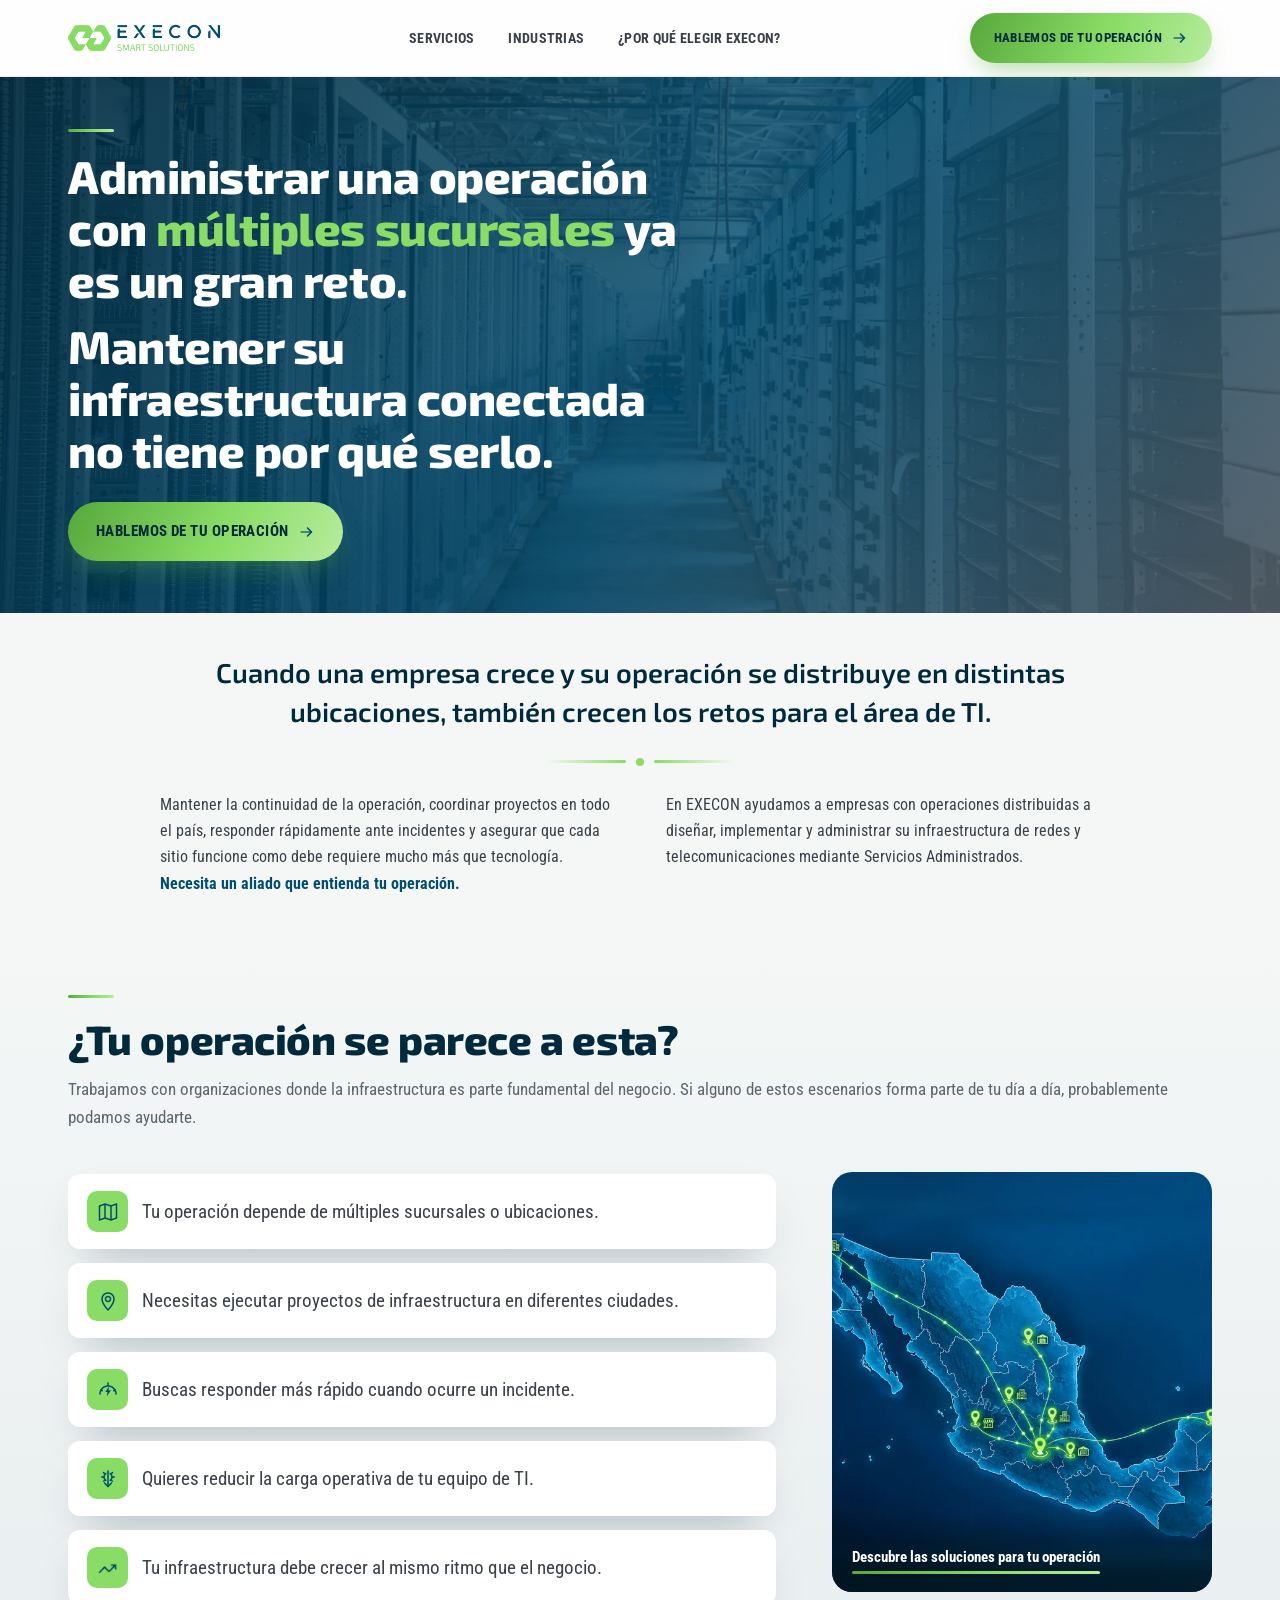
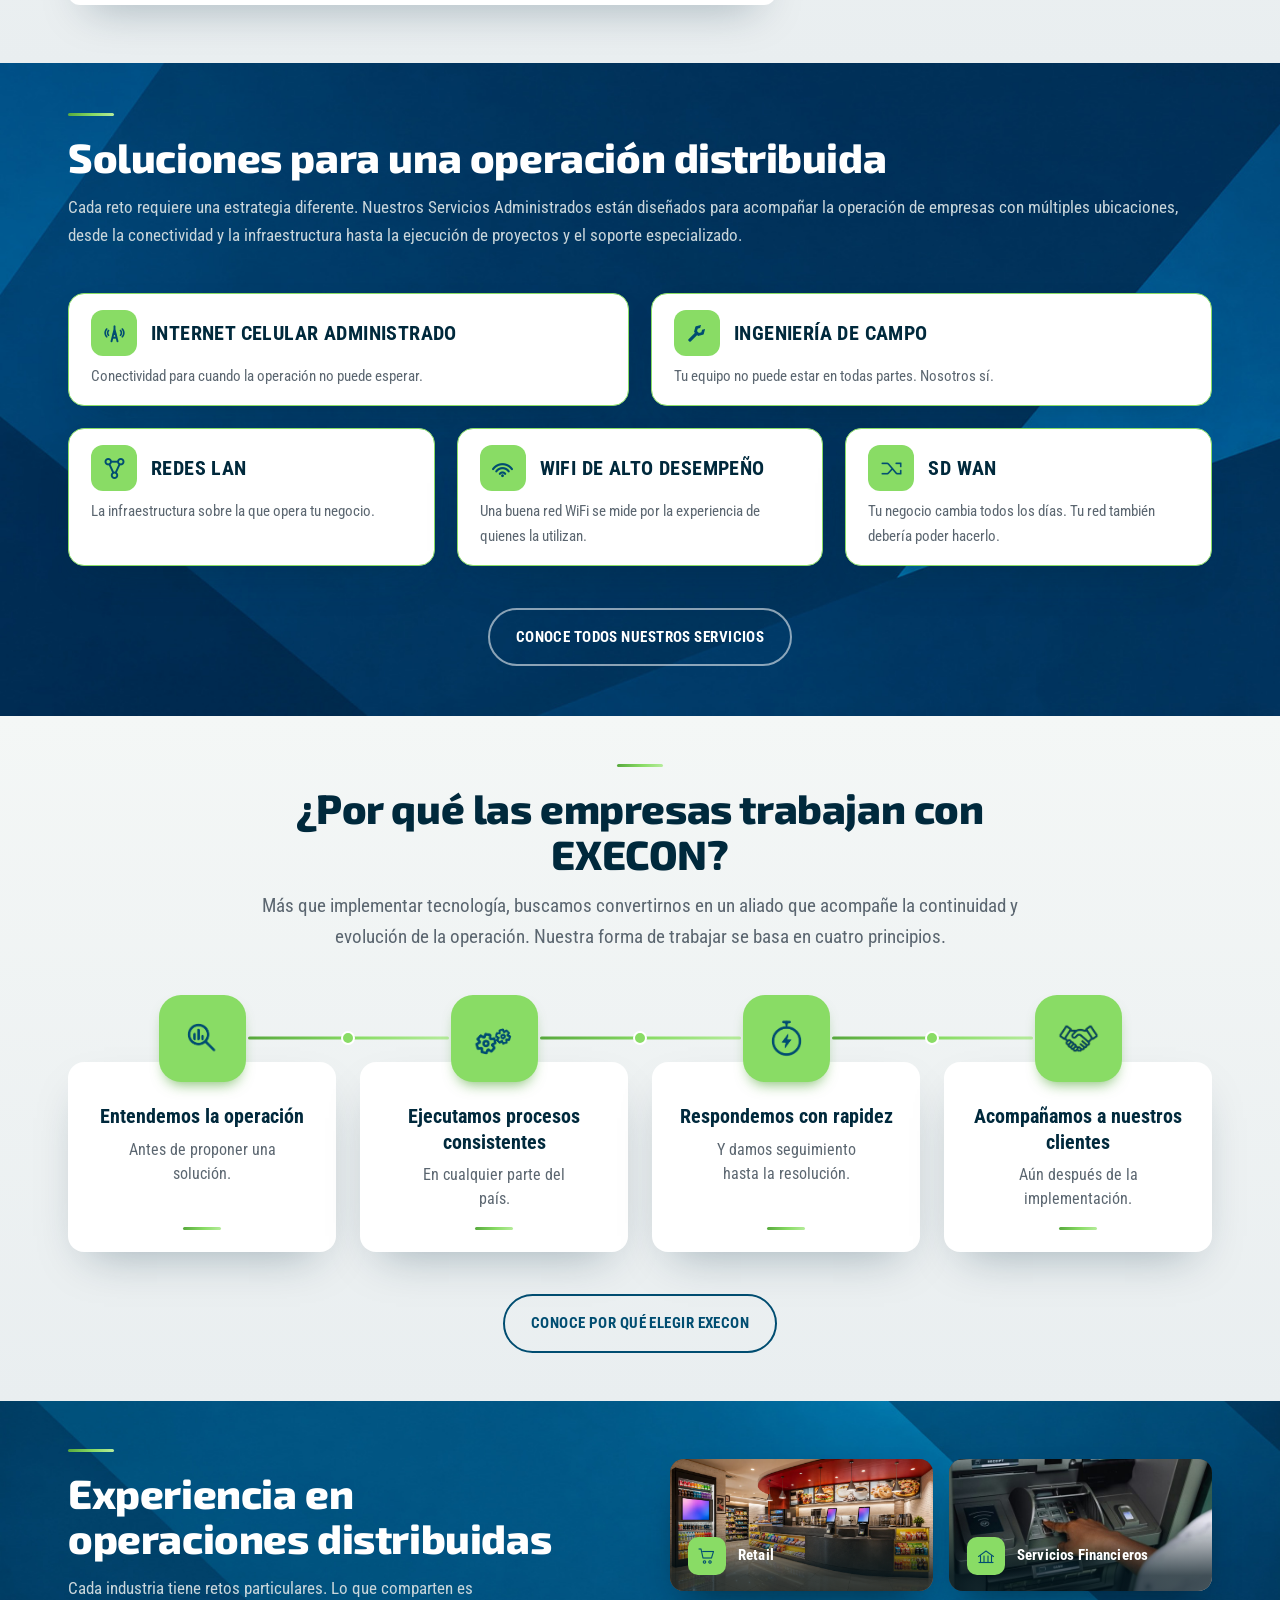
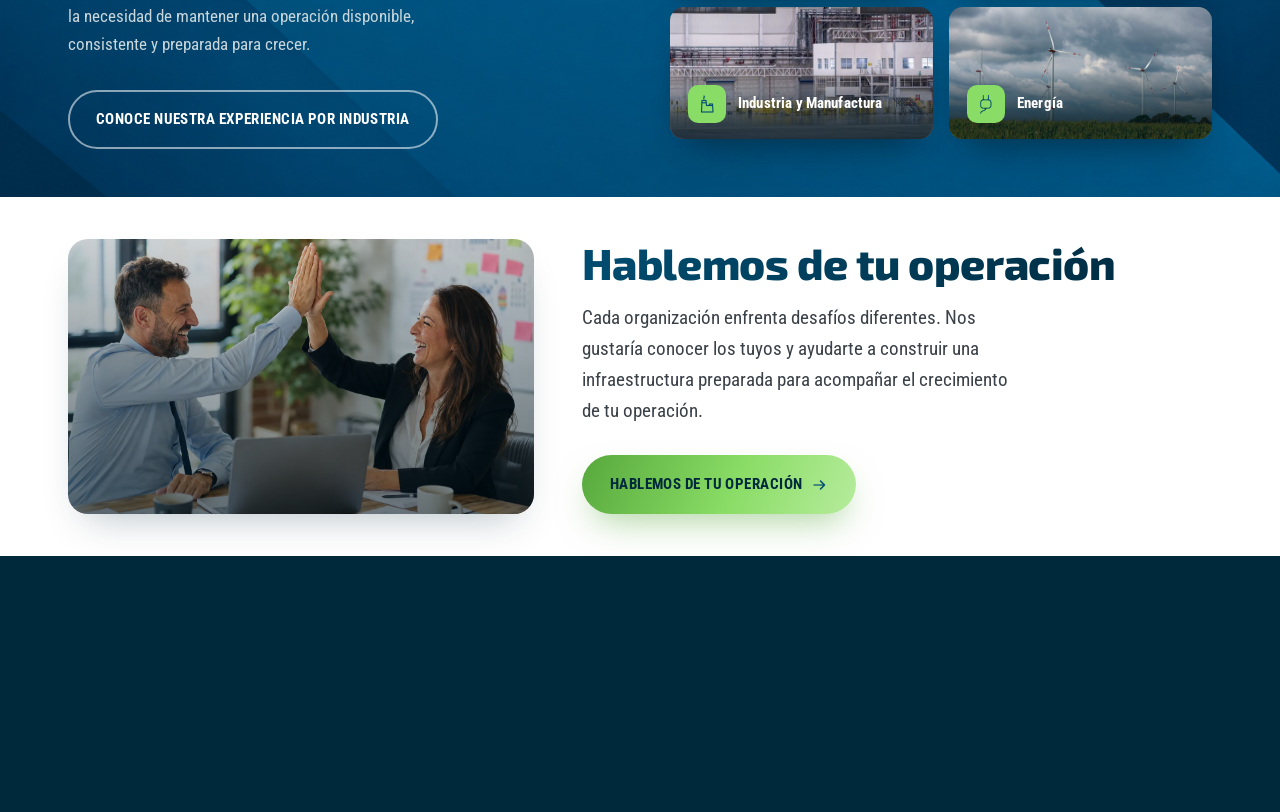
==== commit 29a55211: "Update index.html" ====
--- a/index.html
+++ b/index.html
@@ -41,7 +41,7 @@
 Internet Celular Administrado</a>
           <a href="ingenieria-de-campo.html" ><img src="imagenes/icono-fs.png" alt="" style="width:16px;height:16px" width="32" height="32" loading="lazy" decoding="async">Ingeniería de Campo</a>
           <a href="redes-lan.html"><img src="imagenes/icono-lan.png" alt="" style="width:16px;height:16px" width="32" height="32" loading="lazy" decoding="async">Redes LAN</a>
-          <a href="wifi-alto-desempeno.html"><img src="imagenes/icono-empresarial.png" alt="" style="width:16px;height:16px" width="32" height="32" loading="lazy" decoding="async">WiFi de Alto Desempeño</a>
+          <a href="wifi-alto-desempeño.html"><img src="imagenes/icono-empresarial.png" alt="" style="width:16px;height:16px" width="32" height="32" loading="lazy" decoding="async">WiFi de Alto Desempeño</a>
           <a href="sd-wan.html"><img src="imagenes/icono-sdwan.png" alt="" style="width:16px;height:16px" width="32" height="32" loading="lazy" decoding="async">SD-WAN</a>
         </div>
       </div>
@@ -106,7 +106,7 @@
         <li><div class="icobox"><img src="imagenes/icono-flecha-escalonada.png" alt="" style="width:22px;height:22px" width="52" height="52" loading="lazy" decoding="async"></div><p>Tu infraestructura debe crecer al mismo ritmo que el negocio.</p></li>
       </ul>
       <div class="panel-grafico reveal">
-        <img class="foto-cubierta" src="imagenes/noc.webp" alt="" width="760" height="680" loading="lazy" decoding="async">
+        <img class="foto-cubierta" src="imagenes/mapa-conectividad.webp" alt="" width="760" height="680" loading="lazy" decoding="async">
         <div class="pie-foto">
           <a href="servicios.html" class="link-flecha">Descubre las soluciones para tu operación</a>
         </div>
@@ -148,7 +148,7 @@
       <div class="card-inicio reveal">
         <div class="card-encabezado">
         <div class="icobox"><img src="imagenes/icono_empresarial_46.png" alt="" style="width:23px;height:23px" width="46" height="46" loading="lazy" decoding="async"></div>
-        <h3><a href="wifi-alto-desempeno.html">WiFi de Alto Desempeño</a></h3>
+        <h3><a href="wifi-alto-desempeño.html">WiFi de Alto Desempeño</a></h3>
       </div>
         <p>Una buena red WiFi se mide por la experiencia de quienes la utilizan.</p>
       </div>
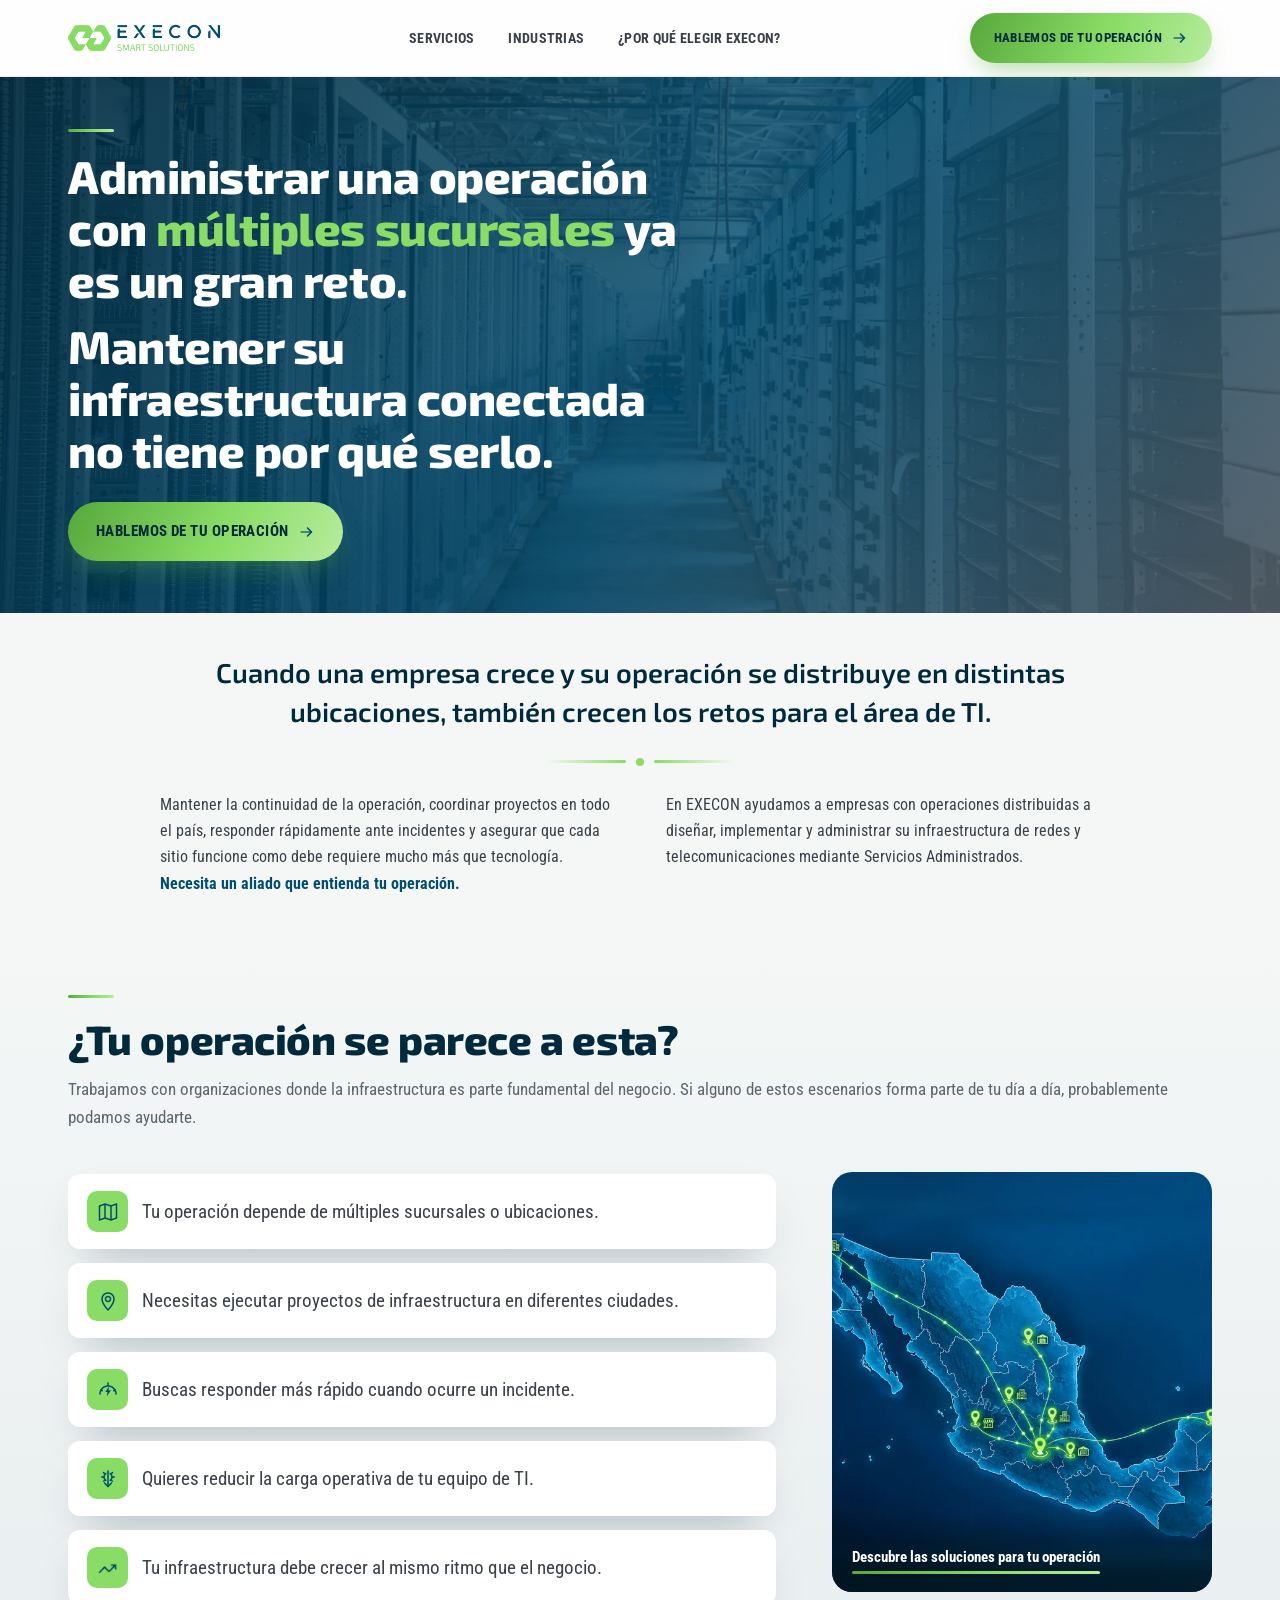
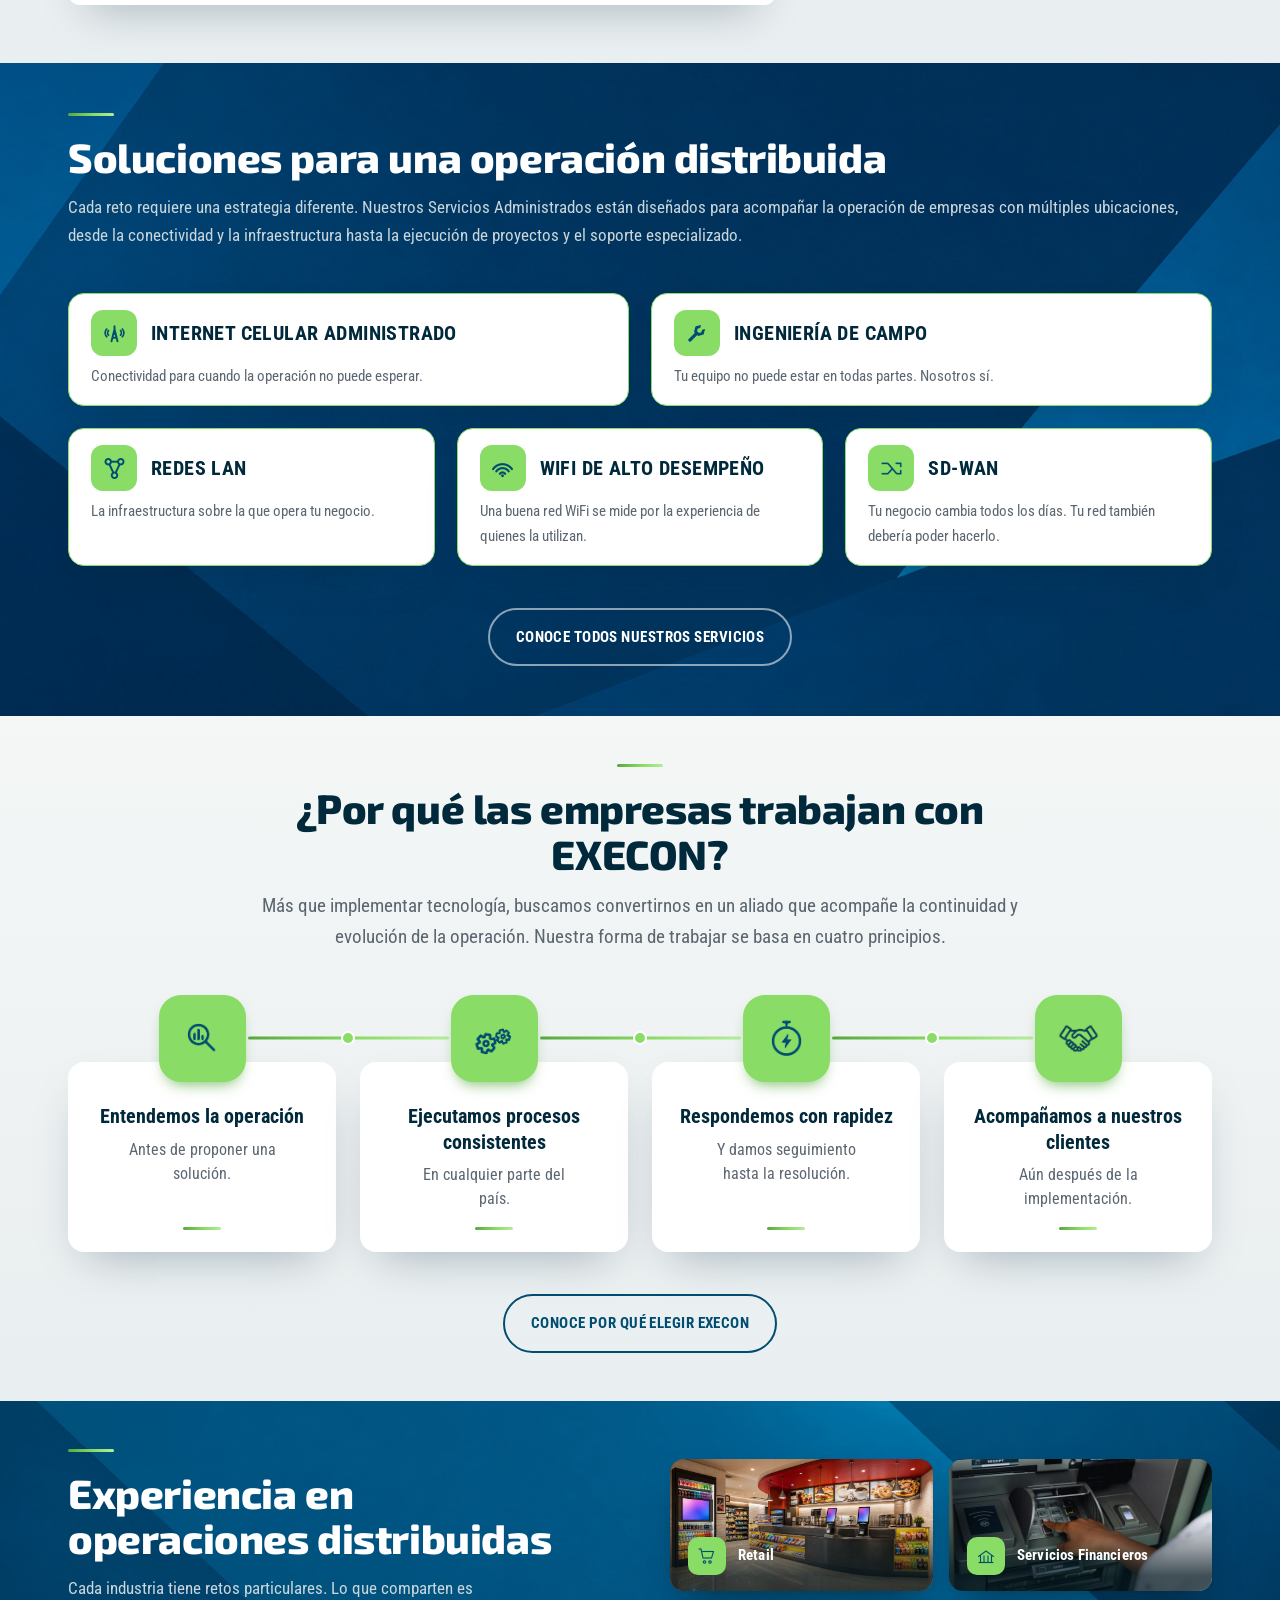
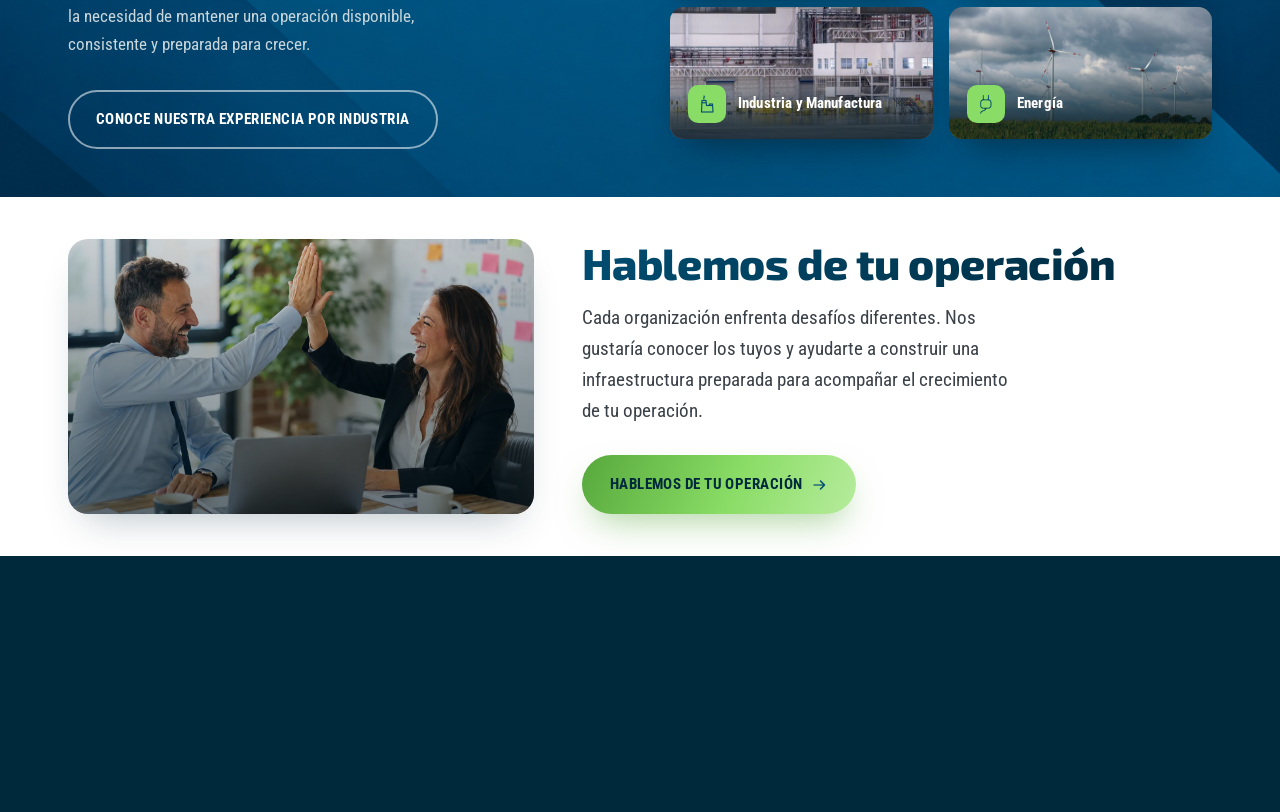
==== commit 1631a5fb: "Update index.html" ====
--- a/index.html
+++ b/index.html
@@ -41,7 +41,7 @@
 Internet Celular Administrado</a>
           <a href="ingenieria-de-campo.html" ><img src="imagenes/icono-fs.png" alt="" style="width:16px;height:16px" width="32" height="32" loading="lazy" decoding="async">Ingeniería de Campo</a>
           <a href="redes-lan.html"><img src="imagenes/icono-lan.png" alt="" style="width:16px;height:16px" width="32" height="32" loading="lazy" decoding="async">Redes LAN</a>
-          <a href="wifi-alto-desempeño.html"><img src="imagenes/icono-empresarial.png" alt="" style="width:16px;height:16px" width="32" height="32" loading="lazy" decoding="async">WiFi de Alto Desempeño</a>
+          <a href="wifi-alto-desempeno.html"><img src="imagenes/icono-empresarial.png" alt="" style="width:16px;height:16px" width="32" height="32" loading="lazy" decoding="async">WiFi de Alto Desempeño</a>
           <a href="sd-wan.html"><img src="imagenes/icono-sdwan.png" alt="" style="width:16px;height:16px" width="32" height="32" loading="lazy" decoding="async">SD-WAN</a>
         </div>
       </div>
@@ -148,14 +148,14 @@
       <div class="card-inicio reveal">
         <div class="card-encabezado">
         <div class="icobox"><img src="imagenes/icono_empresarial_46.png" alt="" style="width:23px;height:23px" width="46" height="46" loading="lazy" decoding="async"></div>
-        <h3><a href="wifi-alto-desempeño.html">WiFi de Alto Desempeño</a></h3>
+        <h3><a href="wifi-alto-desempeno.html">WiFi de Alto Desempeño</a></h3>
       </div>
         <p>Una buena red WiFi se mide por la experiencia de quienes la utilizan.</p>
       </div>
       <div class="card-inicio reveal">
         <div class="card-encabezado">
         <div class="icobox"><img src="imagenes/icono_sdwan_46.png" alt="" style="width:23px;height:23px" width="46" height="46" loading="lazy" decoding="async"></div>
-        <h3><a href="sd-wan.html">SD Wan</a></h3>
+        <h3><a href="sd-wan.html">SD-WAN</a></h3>
       </div>
         <p>Tu negocio cambia todos los días. Tu red también debería poder hacerlo.</p>
       </div>
@@ -359,11 +359,6 @@
       if(window.innerWidth <= 980){ nav.classList.remove('abierto'); btnMenu.setAttribute('aria-expanded','false'); document.getElementById('iconoMenu').innerHTML = '&#9776;'; }
     });
   });
-  // Todos los enlaces son placeholders: no deben redirigir dentro de la misma página.
-  // Reemplazar el "#" de cada href por la URL real (ver atributo data-enlace) cuando esté disponible.
-  document.querySelectorAll('a[data-enlace]').forEach(a=>{
-    a.addEventListener('click', (e)=>{ e.preventDefault(); });
-  });
   const observador = new IntersectionObserver((entradas)=>{
     entradas.forEach(en=>{ if(en.isIntersecting){ en.target.classList.add('mostrar'); observador.unobserve(en.target); } });
   }, { threshold:.15 });
--- a/styles.min.css
+++ b/styles.min.css
@@ -1 +1,12 @@
-:root{--verde:#89dc65;--verde-alto:#b7ec9d;--verde-bajo:#57a83c;--azul:#004d71;--azul-alto:#0a6b96;--azul-bajo:#00293c;--gris:#5b6670;--gris-alto:#8b949c;--gris-bajo:#3a4148;--papel:#f4f7f6;--papel-2:#e9eef0;--blanco:#ffffff;--g-hero:linear-gradient(125deg, var(--azul-bajo) 0%, var(--azul) 52%, var(--gris) 100%);--g-cta:linear-gradient(115deg, var(--verde-bajo) 0%, var(--verde) 55%, var(--verde-alto) 100%);--g-card:linear-gradient(160deg, var(--azul) 0%, var(--azul-bajo) 100%);--g-band:linear-gradient(120deg, var(--azul-bajo) 0%, var(--azul) 45%, var(--verde-bajo) 100%);--g-soft:linear-gradient(180deg, var(--papel) 0%, var(--papel-2) 100%);--overlay-azul:linear-gradient(125deg, rgba(0,41,60,.88) 0%, rgba(0,77,113,.82) 55%, rgba(91,102,112,.8) 100%);--display:'Exo 2',sans-serif;--cond-b:'Roboto Condensed',sans-serif;--cond-r:'Roboto Condensed',sans-serif;--maxw:1240px;--sombra:0 20px 45px -20px rgba(0,41,60,.35)}*,::after,::before{box-sizing:border-box}html{scroll-behavior:smooth}body{margin:0;font-family:var(--cond-r);font-weight:400;color:var(--gris-bajo);background:var(--papel);line-height:1.65;-webkit-font-smoothing:antialiased}img{max-width:100%;display:block}a{color:inherit;text-decoration:none}ul{margin:0;padding:0;list-style:none}h1,h2,h3,h4{margin:0;font-weight:700}.wrap{max-width:var(--maxw);margin:0 auto;padding:0 clamp(20px,4vw,48px)}.raya{width:46px;height:3px;border-radius:3px;background:var(--g-cta);margin-bottom:18px}.raya.centrada{margin-left:auto;margin-right:auto}h2.titulo{font-family:var(--display);font-weight:800;font-size:clamp(1.9rem, 3.2vw, 2.7rem);line-height:1.12;letter-spacing:-.01em;color:var(--azul-bajo);max-width:20ch}section.on-dark h2.titulo{color:var(--blanco)}.subtitulo-txt{font-family:var(--cond-r);font-weight:400;font-size:1.05rem;color:var(--gris);max-width:52ch;margin-top:14px}section.on-dark .subtitulo-txt{color:#c9d6db}.subtitulo-txt strong{color:var(--azul);font-weight:700}section.on-dark .subtitulo-txt strong{color:var(--verde-alto)}h2.titulo.titulo-ancho{max-width:24ch}.subtitulo-txt.subtitulo-ancho{max-width:56ch}.btn{display:inline-flex;align-items:center;gap:10px;font-family:var(--cond-b);font-weight:700;font-size:.92rem;letter-spacing:.03em;text-transform:uppercase;padding:15px 26px;border-radius:999px;border:2px solid transparent;background-origin:border-box;background-clip:border-box;cursor:pointer;transition:transform .25s ease,box-shadow .25s ease,background .25s ease,color .25s ease;white-space:nowrap}.btn-primario{background:var(--g-cta);color:var(--azul-bajo);box-shadow:0 12px 28px -10px rgba(87,168,60,.55);border:none;padding:17px 28px}.btn-primario:hover{transform:translateY(-2px);box-shadow:0 16px 34px -10px rgba(87,168,60,.7)}.btn-secundario{border-color:rgba(255,255,255,.55);color:var(--blanco)}.btn-secundario:hover{background:rgba(255,255,255,.12);transform:translateY(-2px)}.link-flecha{display:inline-flex;align-items:center;gap:8px;position:relative;font-family:var(--cond-b);font-weight:700;font-size:.95rem;color:var(--azul);padding-bottom:6px;transition:gap .2s ease,color .2s ease}.link-flecha::after{content:"";position:absolute;left:0;right:0;bottom:0;height:3px;border-radius:3px;background:var(--g-cta)}.link-flecha:hover{gap:12px;color:var(--verde-bajo)}section.on-dark .link-flecha{color:var(--blanco)}.icono-inline{display:inline-block;object-fit:contain;vertical-align:middle;flex:none}.btn .icono-inline{width:16px;height:16px}.link-flecha .icono-inline{width:15px;height:15px}svg:empty{display:inline-block;box-sizing:border-box;flex:none}.icono-placeholder{display:inline-flex;align-items:center;justify-content:center;flex:none;width:1.15em;height:1.15em}.reveal{opacity:0;transform:translateY(22px);transition:opacity .7s ease,transform .7s ease}.reveal.mostrar{opacity:1;transform:translateY(0)}.escalonado>.reveal:first-child{transition-delay:0s}.escalonado>.reveal:nth-child(2){transition-delay:.15s}.escalonado>.reveal:nth-child(3){transition-delay:.3s}.escalonado>.reveal:nth-child(4){transition-delay:.45s}.escalonado>.reveal:nth-child(5){transition-delay:.6s}.escalonado>.reveal:nth-child(n+6){transition-delay:.75s}@media (prefers-reduced-motion:reduce){.reveal{opacity:1;transform:none;transition:none}html{scroll-behavior:auto}}header.principal{position:sticky;top:0;z-index:100;background:rgba(255,255,255,.86);backdrop-filter:blur(10px);border-bottom:1px solid rgba(0,41,60,.08);box-shadow:0 4px 20px -12px rgba(0,41,60,.15)}.nav-fila{display:flex;align-items:center;justify-content:space-between;height:76px;gap:24px}.logo{font-family:var(--display);font-weight:900;font-size:1.5rem;color:var(--azul-bajo);letter-spacing:.02em;display:flex;align-items:center;gap:10px}.logo span{color:var(--verde-bajo)}.logo .punto{width:9px;height:9px;border-radius:50%;background:var(--verde-bajo);box-shadow:0 0 0 5px rgba(87,168,60,.18)}nav.principal-links{display:flex;align-items:center;gap:6px}nav.principal-links>.item{position:relative;display:flex;align-items:center}nav.principal-links>.item>a{display:flex;align-items:center;gap:6px;font-family:var(--cond-b);font-weight:700;font-size:.86rem;letter-spacing:.02em;text-transform:uppercase;color:var(--gris-bajo);padding:10px 14px;border-radius:8px;transition:color .2s ease,background .2s ease}nav.principal-links>.item>a:hover{color:var(--azul);background:rgba(0,77,113,.07)}.submenu-toggle{display:none}.submenu{position:absolute;top:calc(100% + 10px);left:0;min-width:260px;background:var(--blanco);border-radius:12px;box-shadow:var(--sombra);padding:10px;opacity:0;visibility:hidden;transform:translateY(8px);transition:opacity .2s ease,transform .2s ease,visibility .2s ease}nav.principal-links>.item:hover .submenu{opacity:1;visibility:visible;transform:translateY(0)}.submenu a{display:flex;align-items:center;gap:10px;padding:11px 12px;border-radius:8px;font-family:var(--cond-r);font-weight:400;font-size:.92rem;color:var(--azul-bajo);transition:background .2s ease,color .2s ease}.submenu a:hover{background:var(--papel-2);color:var(--azul)}.nav-cta{display:flex;align-items:center;gap:18px}.nav-cta .btn{padding:12px 22px;font-size:.82rem}.nav-cta .btn-primario{padding:14px 24px}.nav-cta .btn-secundario{border-color:var(--azul);color:var(--azul)}.nav-cta .btn-secundario:hover{background:rgba(0,77,113,.08)}.hamburguesa{display:none;background:0 0;border:none;color:var(--azul-bajo);cursor:pointer;padding:6px;font-size:26px;line-height:1}@media (max-width:980px){nav.principal-links{position:absolute;top:100%;left:0;right:0;background:var(--azul-bajo);flex-direction:row;flex-wrap:wrap;align-items:center;justify-content:center;padding:8px 10px;gap:2px 4px;display:none}nav.principal-links.abierto{display:flex}nav.principal-links>.item>a{width:auto;justify-content:center;padding:7px 9px;color:#dbe6ea;font-size:.72rem;white-space:nowrap}nav.principal-links>.item>a:hover{color:var(--blanco);background:rgba(255,255,255,.08)}.submenu-toggle{display:flex;align-items:center;justify-content:center;width:26px;height:26px;margin-left:-2px;background:0 0;border:none;color:#dbe6ea;cursor:pointer;padding:0;outline:0!important;-webkit-tap-highlight-color:transparent;-webkit-appearance:none;appearance:none;box-shadow:none!important}.submenu-toggle::-moz-focus-inner{border:0}.submenu-toggle:active,.submenu-toggle:focus,.submenu-toggle:focus-visible{outline:0!important;box-shadow:none!important}.flecha-submenu{font-size:.7rem;transition:transform .2s ease}.item.abierto .flecha-submenu{transform:rotate(180deg)}.submenu{position:absolute;top:calc(100% + 6px);left:50%;transform:translateX(-50%) translateY(6px);min-width:230px;background:var(--blanco);box-shadow:var(--sombra);opacity:0;visibility:hidden;pointer-events:none;transition:opacity .2s ease,transform .2s ease,visibility .2s ease}nav.principal-links>.item:hover .submenu{opacity:0;visibility:hidden}nav.principal-links>.item.abierto .submenu{opacity:1;visibility:visible;pointer-events:auto;transform:translateX(-50%) translateY(0)}.submenu a{color:var(--azul-bajo);font-size:.72rem}.submenu a:hover{background:var(--papel-2);color:var(--azul)}.nav-cta .btn-secundario{display:none}.hamburguesa{display:block}}.hero{position:relative;overflow:hidden;background-color:var(--azul-bajo);color:var(--blanco);padding:clamp(32px,5vw,52px) 0;display:flex;align-items:center}.hero-foto{position:absolute;inset:0;width:100%;height:100%;object-fit:cover;z-index:0}.hero-overlay{position:absolute;inset:0;background:var(--overlay-azul);z-index:0}.hero-grid{position:relative;z-index:1;display:grid;grid-template-columns:1.35fr 1fr;gap:clamp(24px,5vw,56px);align-items:center;width:100%}.hero h1{font-family:var(--display);font-weight:800;font-size:clamp(1.9rem,3.6vw,3rem);line-height:1.13;letter-spacing:-.01em;color:var(--blanco);max-width:26ch}.hero h1 em{font-style:normal;color:var(--verde)}.hero-sub{font-family:var(--display);font-weight:800;font-size:clamp(1.9rem,3.6vw,3rem);color:var(--blanco);margin:14px 0 0;line-height:1.13;letter-spacing:-.01em;max-width:26ch}.hero-sub.hero-sub-hablemos{font-weight:600;font-size:clamp(1.15rem,2vw,1.4rem);color:#dceaef;margin:16px 0 4px;line-height:1.4;letter-spacing:0;max-width:44ch}.hero-cta{display:flex;flex-wrap:wrap;gap:16px;margin-top:26px}@media (max-width:980px){.hero-grid{grid-template-columns:1fr}.hero h1{max-width:none}}.banner{position:relative;overflow:hidden;color:var(--blanco);padding:clamp(28px,4.2vw,40px) 0;display:flex;align-items:center}.banner-imagen{position:absolute;inset:0;background-size:cover;background-position:center;z-index:0}.banner-glow{position:absolute;width:280px;height:280px;border-radius:50%;background:radial-gradient(circle,rgba(137,220,101,.28),transparent 70%);top:-120px;right:-80px;pointer-events:none;filter:blur(8px);z-index:0}.banner-grid{position:relative;z-index:1;display:flex;flex-direction:column;align-items:center;justify-content:center;text-align:center;width:100%}.banner-texto{max-width:1100px;margin:0 auto}.banner .raya{margin:0 auto 10px}.banner h1{font-family:var(--display);font-weight:800;font-size:clamp(1.93rem, calc(2.5vw + .625rem), 2.68rem);line-height:1.12;letter-spacing:-.01em;color:var(--blanco);margin:0}.banner h1 em{font-style:normal;color:var(--verde)}.banner-sub{font-family:var(--cond-r);font-weight:400;font-size:clamp(.85rem, calc(1vw + .45rem), 1.17rem);color:#c9d6db;margin:10px auto 0;max-width:100%}section{position:relative}section.claro{background:var(--g-soft)}.pad{padding:clamp(32px,5vw,58px) 0}.destacado-band{padding:calc(clamp(32px,5vw,58px) - 4px) 0}section.on-blue,section.on-dark{background-color:var(--azul-bajo);color:var(--blanco)}section.on-white{background:var(--blanco);color:var(--azul-bajo)}section.on-blue h2.titulo{color:var(--blanco)}section.on-blue .subtitulo-txt{color:#c9d6db}section.on-blue .subtitulo-txt strong{color:var(--verde-alto)}.bg-imagen{position:absolute;inset:0;background-size:cover;background-position:center;z-index:0}.bg-imagen-ph{position:absolute;inset:0;z-index:0;background:var(--papel-2)}.contenido-sobre-imagen{position:relative;z-index:2}.foto-cubierta{position:absolute;inset:0;width:100%;height:100%;object-fit:cover;z-index:0}.seccion-overlay{position:absolute;inset:0;z-index:0;background:var(--g-band);opacity:.1}.intro{background:var(--papel);padding-top:clamp(22px,4vw,40px);padding-bottom:clamp(24px,5vw,52px)}.intro-lead{text-align:center;max-width:52ch;margin:0 auto;font-family:var(--display);font-weight:600;font-size:clamp(1.3rem,2.2vw,1.7rem);line-height:1.45;color:var(--azul-bajo)}.intro-divisor{display:flex;justify-content:center;align-items:center;gap:10px;margin:26px 0}.intro-divisor .raya-h{width:80px;height:3px;border-radius:3px;background:linear-gradient(90deg,transparent,var(--verde))}.intro-divisor .raya-h.derecha{background:linear-gradient(90deg,var(--verde),transparent)}.intro-divisor .punto-mid{width:8px;height:8px;border-radius:50%;background:var(--verde);flex:none}.intro-cols{display:grid;grid-template-columns:1fr 1fr;gap:clamp(28px,4vw,52px);max-width:960px;margin:0 auto}.intro-cols p{font-family:var(--cond-r);font-size:1rem;color:var(--gris-bajo);margin:0}.intro-simple-sdwan{max-width:640px;margin:0 auto;text-align:center;display:flex;flex-direction:column;gap:14px}.intro-simple-sdwan p{font-family:var(--cond-r);font-size:1.05rem;color:var(--gris-bajo);margin:0}.enlace-texto p strong,.faq-card p strong,.intro-cols p strong{color:var(--azul);font-weight:700}@media (max-width:760px){.intro-cols{grid-template-columns:1fr}}.cabecera-centrada{text-align:center;max-width:680px;margin:0 auto}.cabecera-centrada .subtitulo-txt{margin-left:auto;margin-right:auto}.faq-grid{display:grid;grid-template-columns:1fr 1fr;gap:24px;margin-top:38px}.faq-card{background:var(--blanco);border-radius:16px;padding:28px 26px;box-shadow:0 10px 22px -16px rgba(0,41,60,.3);border:1px solid var(--papel-2)}.faq-card .pregunta{display:flex;align-items:flex-start;gap:10px;margin:0 0 12px}.faq-card .signo{font-family:var(--display);font-weight:900;color:var(--verde-bajo);font-size:1.3rem;line-height:1}.faq-card h3{font-family:var(--cond-b);font-weight:700;font-size:1.08rem;color:var(--azul-bajo);margin:0}.faq-card p{font-family:var(--cond-r);font-size:.94rem;color:var(--gris-bajo);margin:0;line-height:1.65}.relacionados{padding:22px 0;background:var(--papel);border-top:1px solid #e1e8ea}.relacionados .wrap{display:flex;flex-wrap:wrap;align-items:center;gap:10px 26px;justify-content:flex-start;text-align:left}.relacionados .link-flecha{font-size:.9rem}.relacionados .etq{font-family:var(--cond-b);font-weight:700;font-size:.82rem;color:var(--gris-bajo);text-transform:uppercase;letter-spacing:.04em}.servicios-grid{margin-top:44px;display:grid;gap:22px;grid-template-columns:repeat(6,1fr)}.servicios-grid .card-inicio:first-child,.servicios-grid .card-inicio:nth-child(2){grid-column:span 3}.servicios-grid .card-inicio:nth-child(3),.servicios-grid .card-inicio:nth-child(4),.servicios-grid .card-inicio:nth-child(5){grid-column:span 2}@media (max-width:760px){.servicios-grid{grid-template-columns:1fr}.servicios-grid .card-inicio:nth-child(n){grid-column:span 1}}.servicios-grid.tres-col{grid-template-columns:repeat(3,1fr)}.servicios-grid.tres-col .card-ingenieria{grid-column:span 1}@media (max-width:900px){.servicios-grid.tres-col{grid-template-columns:repeat(2,1fr)}}@media (max-width:560px){.servicios-grid.tres-col{grid-template-columns:1fr}}.lista-check{margin-top:26px;display:flex;flex-direction:column;gap:14px}.lista-check li{display:flex;align-items:flex-start;gap:14px;background:var(--blanco);border:1px solid transparent;border-radius:12px;padding:16px 18px;box-shadow:var(--sombra)}.lista-check p{margin:0;font-family:var(--cond-r);font-size:1.1675rem;color:var(--gris-bajo);padding-top:6px}.lista-check .icobox{flex:none;width:41px;height:41px;border-radius:10px;background:var(--verde);display:flex;align-items:center;justify-content:center;color:var(--azul-bajo)}.centrado-btn{display:flex;justify-content:center;margin-top:42px}.cta-final{background:var(--blanco);padding:clamp(24px,4vw,42px) 0}.cta-final .wrap{display:grid;grid-template-columns:.85fr 1.15fr;gap:clamp(28px,4vw,48px);align-items:center}.cta-final-foto{position:relative;width:100%;height:100%;min-height:220px;border-radius:20px;overflow:hidden;box-shadow:0 20px 40px -18px rgba(0,41,60,.3)}.cta-final-overlay{position:absolute;inset:0;z-index:1;pointer-events:none;background:linear-gradient(190deg,rgba(0,41,60,.1) 0,rgba(0,20,28,.6) 100%)}.cta-final-contenido{text-align:left}.cta-final h2.titulo{background:linear-gradient(120deg,var(--azul) 0,var(--azul-bajo) 100%);-webkit-background-clip:text;background-clip:text;color:transparent;margin:0;font-size:clamp(2.275rem,3.4vw,3.075rem);max-width:none}.cta-final .subtitulo-txt{color:var(--gris-bajo);opacity:1;margin:16px 0 0;font-size:1.175rem;max-width:48ch}.cta-final .btn{margin-top:28px}.cta-final .btn-primario{box-shadow:0 16px 34px -10px rgba(87,168,60,.5)}.cta-final .btn-primario:hover{transform:translateY(-3px) scale(1.02);box-shadow:0 20px 40px -8px rgba(0,41,60,.55)}@media (max-width:760px){.cta-final .wrap{grid-template-columns:1fr}.cta-final-foto{min-height:200px;order:-1}.cta-final-contenido{text-align:center}.cta-final .subtitulo-txt{margin-left:auto;margin-right:auto}}footer{background:var(--azul-bajo);color:#a9bcc3;padding:28px 0 14px;content-visibility:auto;contain-intrinsic-size:auto 420px}.footer-grid{display:grid;grid-template-columns:1fr 1fr 1.2fr;gap:26px;align-items:start}footer .logo{margin-bottom:12px}footer h4{font-family:var(--cond-b);font-weight:700;font-size:.8rem;letter-spacing:.08em;text-transform:uppercase;color:var(--blanco);margin-bottom:12px}footer ul{margin:0}footer ul li{margin-bottom:8px}footer ul.footer-nav-paginas li{margin-bottom:1px}footer ul.footer-nav-paginas li a{color:var(--blanco)}footer ul li a{font-family:var(--cond-r);font-size:.9rem;transition:color .2s ease}footer ul li a:hover{color:var(--verde-alto)}.footer-contacto-fila{display:flex;align-items:flex-start;gap:9px;margin-bottom:9px}.footer-contacto-fila img{width:15px;height:15px;flex:none;margin-top:3px}.footer-contacto-fila:last-child{margin-bottom:0}.footer-direccion{font-family:var(--cond-r);font-size:.88rem;line-height:1.4;margin:0;font-style:normal;color:#a9bcc3}.footer-contacto-fila a{font-family:var(--cond-r);font-size:.88rem;color:#a9bcc3;transition:color .2s ease}.footer-contacto-fila a:hover{color:var(--verde-alto)}.footer-legal{margin-top:24px;padding-top:16px;border-top:1px solid rgba(255,255,255,.1);display:flex;justify-content:center;align-items:center;flex-wrap:wrap;gap:10px;text-align:center;font-family:var(--cond-r);font-size:.8rem;color:#8ba0a8}.footer-legal .separador{color:rgba(255,255,255,.25)}.footer-legal .footer-aviso{font-family:var(--cond-b);font-weight:700;font-size:.8rem;color:var(--verde-alto);border-bottom:1px solid rgba(183,236,157,.4);padding-bottom:1px;transition:color .2s ease,border-color .2s ease}.footer-legal .footer-aviso:hover{color:var(--blanco);border-color:var(--blanco)}@media (max-width:900px){.footer-grid{grid-template-columns:1fr 1fr}}@media (max-width:560px){.footer-grid{grid-template-columns:1fr}}.btn-oscuro{border-color:var(--azul);color:var(--azul)}.btn-oscuro:hover{background:var(--azul);color:var(--blanco);transform:translateY(-2px)}.card-inicio{background:var(--blanco);border:1px solid var(--verde);border-radius:16px;padding:16px 22px;display:flex;flex-direction:column;gap:8px;box-shadow:var(--sombra)}.card-inicio h3{font-family:var(--cond-b);font-weight:700;font-size:1.2675rem;text-transform:uppercase;letter-spacing:.02em}.card-inicio h3 a{color:var(--azul-bajo);display:inline-flex;align-items:center;gap:8px}.card-inicio h3 a:hover{color:var(--verde-bajo)}.card-inicio .card-encabezado{display:flex;align-items:center;gap:14px}.card-inicio p{font-family:var(--cond-r);font-size:.94rem;color:var(--gris);margin:0}.card-inicio .icobox{width:46px;height:46px;border-radius:12px;background:var(--verde);display:flex;align-items:center;justify-content:center;color:var(--azul-bajo);flex:none}.principio-inicio{position:relative;z-index:2;height:100%;display:flex;flex-direction:column;align-items:center;text-align:center}.principio-inicio .principio-card{width:100%;flex:1;background:var(--blanco);border-radius:16px;padding:42px 20px 22px;box-shadow:var(--sombra);display:flex;flex-direction:column;align-items:center;justify-content:space-between}.principio-inicio .principio-texto{display:flex;flex-direction:column;align-items:center}.principio-inicio h3{font-family:var(--cond-b);font-weight:700;font-size:1.2375rem;color:var(--azul-bajo);line-height:1.3;margin:0 0 8px}.principio-inicio p{font-family:var(--cond-r);font-size:1rem;color:var(--gris);margin:0;line-height:1.5;max-width:20ch}.principio-inicio .mini-raya{width:38px;height:3px;border-radius:3px;background:var(--g-cta);margin-top:16px;flex:none}.principio-inicio .icobox{width:87px;height:87px;border-radius:22px;background:var(--verde);display:flex;align-items:center;justify-content:center;color:var(--azul-bajo);margin-bottom:-20px;flex:none;position:relative;z-index:3;box-shadow:0 8px 14px -6px rgba(87,168,60,.75)}.escenarios-grid-inicio{display:grid;grid-template-columns:1fr 380px;gap:clamp(30px,5vw,56px);align-items:stretch}@media (max-width:760px){.escenarios-grid-inicio{grid-template-columns:1fr}}.pad-escenarios-inicio{padding-top:calc(clamp(32px,5vw,58px) - 12px)}.pad-servicios-inicio{padding:clamp(26px,5vw,50px) 0}.pad-industrias-inicio{padding:clamp(24px,5vw,48px) 0}.pad-porqueexecon-inicio{padding:clamp(24px,5vw,48px) 0}.panel-grafico{position:relative;border-radius:20px;overflow:hidden;height:420px;margin-top:24px;background-color:var(--papel-2)}@media (max-width:760px){.panel-grafico{height:300px}}.panel-grafico .pie-foto{position:absolute;left:0;right:0;bottom:0;z-index:1;padding:34px 20px 18px;background:linear-gradient(180deg,rgba(0,20,28,0) 0,rgba(0,20,28,.75) 75%)}.panel-grafico .link-flecha{color:var(--blanco);position:relative;font-size:.95rem;line-height:1.3}.panel-grafico .link-flecha:hover{color:var(--verde-alto)}.principios-grid{position:relative;margin-top:42px;display:grid;grid-template-columns:repeat(4,1fr);gap:24px}.principios-grid .segmento-linea{position:absolute;top:43.5px;height:3px;border-radius:3px;transform:translateY(-50%);background:var(--g-cta);z-index:0}.principios-grid .segmento-linea:first-of-type{left:calc(12.5% + 36.5px);width:calc(25% - 85px)}.principios-grid .segmento-linea:nth-of-type(2){left:calc(37.5% + 42.5px);width:calc(25% - 85px)}.principios-grid .segmento-linea:nth-of-type(3){left:calc(62.5% + 48.5px);width:calc(25% - 85px)}.principios-grid .conector{position:absolute;top:43.5px;width:14px;height:14px;border-radius:50%;background:var(--verde);border:2px solid var(--blanco);transform:translate(-50%,-50%);z-index:1}.principios-grid .conector:nth-of-type(4){left:calc(25% - 6px)}.principios-grid .conector:nth-of-type(5){left:50%}.principios-grid .conector:nth-of-type(6){left:calc(75% + 6px)}@media (max-width:900px){.principios-grid{grid-template-columns:repeat(2,1fr)}.principios-grid .conector,.principios-grid .segmento-linea{display:none}}@media (max-width:520px){.principios-grid{grid-template-columns:1fr}}.industrias-grid{display:grid;grid-template-columns:1fr 1fr;gap:clamp(30px,5vw,60px);align-items:center}.pildoras{display:grid;grid-template-columns:1fr 1fr;gap:16px}.pildora{position:relative;border-radius:14px;overflow:hidden;height:132px;box-shadow:0 18px 38px -16px rgba(0,20,30,.65);background-color:var(--gris-bajo)}.pildora .pie-foto{position:absolute;left:0;right:0;bottom:0;z-index:1;display:flex;align-items:center;gap:12px;padding:16px 18px;background:linear-gradient(180deg,rgba(0,20,28,0) 0,rgba(0,20,28,.72) 78%)}.pildora .icobox{flex:none;width:38px;height:38px;border-radius:10px;background:var(--verde);display:flex;align-items:center;justify-content:center}.pildora .icobox img{width:20px;height:20px;display:block}.pildora span{color:var(--blanco);font-family:var(--cond-b);font-weight:700;font-size:.95rem;letter-spacing:.01em}.pad-top-servicios{padding-top:24px}.catalogo{display:flex;flex-direction:column;gap:clamp(48px,6vw,72px);margin-top:clamp(44px,6vw,64px)}.servicio-fila{display:grid;grid-template-columns:1fr 1fr;gap:clamp(28px,5vw,64px);align-items:center}.servicio-fila:nth-of-type(2n) .servicio-foto{order:2}.servicio-fila:nth-of-type(2n) .servicio-contenido{order:1}.servicio-foto{position:relative;border-radius:20px;overflow:hidden;min-height:280px;box-shadow:var(--sombra)}.servicio-foto::before{content:"";position:absolute;inset:0;z-index:1;background:linear-gradient(200deg,rgba(0,41,60,.05) 0,rgba(0,20,28,.55) 100%)}.servicio-foto .icobox{position:absolute;left:22px;bottom:22px;z-index:2;width:56px;height:56px;display:flex;align-items:center;justify-content:center}.servicio-foto .icobox img{width:26px;height:26px;object-fit:contain}.reto-etiqueta{display:inline-flex;align-items:center;gap:8px;font-family:var(--display);font-weight:800;font-size:calc(1.08rem + 4px);letter-spacing:.02em;text-transform:uppercase;color:var(--azul-alto);background:var(--verde);padding:9px 18px;border-radius:9px;margin:0 0 10px;white-space:nowrap;box-shadow:0 8px 18px -10px rgba(87,168,60,.6)}.servicio-contenido h3{font-family:var(--display);font-weight:800;font-size:clamp(1.4rem,2.2vw,1.85rem);color:var(--azul-bajo);text-transform:uppercase;letter-spacing:.01em;margin-bottom:12px}.servicio-contenido p{font-family:var(--cond-r);font-size:1rem;color:var(--gris);max-width:none;margin:0 0 20px}@media (max-width:520px){.reto-etiqueta{white-space:normal}}@media (max-width:820px){.servicio-fila{grid-template-columns:1fr}.servicio-fila:nth-of-type(2n) .servicio-contenido,.servicio-fila:nth-of-type(2n) .servicio-foto{order:initial}.servicio-foto{min-height:220px}}.compromiso-grid{display:grid;grid-template-columns:repeat(4,1fr);gap:20px;margin-top:44px}.compromiso-card{background:var(--blanco);border-radius:16px;padding:20px 20px;box-shadow:var(--sombra);display:flex;flex-direction:column;gap:10px}.compromiso-card.stat{background:var(--g-card);color:var(--blanco);justify-content:center}.compromiso-card.stat .stat-fila{display:flex;flex-direction:column;gap:2px}.compromiso-card.stat .stat-num{font-family:var(--display);font-weight:900;font-size:2.1rem;color:var(--verde-alto);line-height:1}.compromiso-card.stat .stat-num.chico{font-size:1.5rem}.compromiso-card.stat .stat-txt{font-family:var(--cond-r);font-size:calc(.86rem + 2px);color:#d3e0e5;line-height:1.35}.compromiso-card.stat hr{border:none;border-top:1px solid rgba(255,255,255,.18);margin:6px 0;width:100%}.compromiso-card .icobox-fila{display:flex;align-items:flex-start;gap:12px}.compromiso-card .icobox{width:46px;height:46px;border-radius:12px;background:var(--verde);display:flex;align-items:center;justify-content:center;flex:none}.compromiso-card .icobox img{width:22px;height:22px;object-fit:contain}.compromiso-card h4{font-family:var(--cond-b);font-weight:700;font-size:calc(1rem + 4px);line-height:.9;color:var(--azul-bajo);text-transform:uppercase;letter-spacing:.01em}.compromiso-card p{font-family:var(--cond-r);font-size:calc(.9rem + 5px);color:var(--gris);margin:0}@media (max-width:900px){.compromiso-grid{grid-template-columns:repeat(2,1fr)}}@media (max-width:480px){.compromiso-grid{grid-template-columns:1fr}}.pad-compromiso-servicios{padding:calc(clamp(32px,5vw,58px) - 23px) 0}.cita-compromiso{max-width:800px;margin:44px auto 0;text-align:center;font-family:var(--display);font-weight:600;font-size:clamp(1.15rem,2vw,1.4rem);line-height:1.5;color:var(--blanco)}.industrias-lista{display:flex;flex-direction:column;gap:clamp(28px,4vw,44px)}.industria-card{display:grid;grid-template-columns:1fr 1.2fr;border-radius:26px;overflow:hidden;background:var(--blanco);box-shadow:var(--sombra);position:relative}.industria:nth-of-type(2n) .industria-card{grid-template-columns:1.2fr 1fr}.industria-card .industria-media{order:1}.industria-card .industria-panel{order:2}.industria:nth-of-type(2n) .industria-card .industria-media{order:2}.industria:nth-of-type(2n) .industria-card .industria-panel{order:1}.industria-media{position:relative;min-height:100%;border-radius:0;overflow:hidden}.industria-media::after{content:"";position:absolute;inset:0;z-index:1;background:linear-gradient(200deg,rgba(0,41,60,0) 55%,rgba(0,20,28,.35) 100%);pointer-events:none}.industria-media-etiqueta{position:absolute;left:18px;bottom:18px;z-index:2}.industria-media-etiqueta .icobox{width:46px;height:46px;border-radius:13px;background:var(--verde);color:var(--azul-bajo);display:flex;align-items:center;justify-content:center;flex:none;box-shadow:0 12px 26px -10px rgba(0,20,28,.6)}.industria-media-etiqueta .icobox .icono-placeholder{width:23px;height:23px}.industria-panel{position:relative;padding:clamp(30px,4vw,52px);display:flex;flex-direction:column;justify-content:center;background:linear-gradient(160deg,var(--blanco) 0,rgba(0,77,113,.07) 100%);overflow:hidden}.industria-encabezado{position:relative;margin-bottom:14px}.industria-titulos{position:relative;z-index:1}.industria-panel>*{position:relative;z-index:1}.industria-nombre{font-family:var(--display);font-weight:900;font-size:clamp(1.55rem,2.4vw,2.05rem);letter-spacing:-.01em;color:var(--azul-bajo);margin-bottom:6px}.industria-eyebrow{font-family:var(--cond-b);font-weight:700;font-size:.9rem;color:var(--verde-bajo);text-transform:uppercase;letter-spacing:.02em;margin-bottom:10px}.industria-frase{font-family:var(--display);font-weight:800;font-size:clamp(1.25rem,1.9vw,1.55rem);line-height:1.28;color:var(--azul-bajo);max-width:30ch;margin:0}.industria-cuerpo{font-family:var(--cond-r);font-size:.98rem;color:var(--gris-bajo);max-width:54ch;margin:14px 0 0}.industria-soluciones{margin-top:16px;padding-top:16px;border-top:1px solid rgba(0,41,60,.1)}.industria-soluciones-etiqueta{font-family:var(--cond-b);font-weight:700;font-size:.76rem;letter-spacing:.06em;text-transform:uppercase;color:var(--gris);margin-bottom:12px}.chips{display:flex;flex-wrap:wrap;gap:10px}.chip{font-family:var(--cond-b);font-weight:700;font-size:.85rem;color:var(--azul);background:var(--blanco);border:1.5px solid rgba(0,77,113,.18);border-radius:999px;padding:9px 18px;box-shadow:0 10px 20px -14px rgba(0,41,60,.4)}@media (max-width:820px){.industria-card,.industria:nth-of-type(2n) .industria-card{grid-template-columns:1fr}.industria-card .industria-media,.industria:nth-of-type(2n) .industria-card .industria-media{order:1;min-height:220px}.industria-card .industria-panel,.industria:nth-of-type(2n) .industria-card .industria-panel{order:2}}.cierre{display:grid;grid-template-columns:1.1fr 1fr;gap:clamp(28px,5vw,64px);align-items:center}.cierre h2.titulo{max-width:none}.cierre .subtitulo-txt{max-width:none;margin-top:0}@media (max-width:820px){.cierre{grid-template-columns:1fr}}.intro-doble{display:grid;grid-template-columns:1fr 1fr;gap:clamp(26px,4vw,50px);max-width:1020px;margin:0 auto}.intro-doble p{font-family:var(--cond-r);font-size:1.02rem;color:var(--gris-bajo);margin:0;line-height:1.65}@media (max-width:760px){.intro-doble{grid-template-columns:1fr}}.detalle-cabecera{display:flex;align-items:baseline;gap:16px;margin-bottom:6px}.detalle-num{font-family:var(--display);font-weight:900;font-size:1.05rem;color:var(--verde-bajo);letter-spacing:.02em;flex:none}section.on-dark .detalle-num{color:var(--verde)}.subtitulo-nuevo{font-family:var(--cond-b);font-weight:700;font-size:1.15rem;color:var(--verde-bajo);letter-spacing:.01em;line-height:1.4;margin:10px 0 4px}section.on-dark .subtitulo-nuevo{color:var(--verde)}.detalle-grid{display:grid;grid-template-columns:1.15fr .95fr;gap:clamp(28px,4.5vw,54px);align-items:center}.detalle-grid.invertido .detalle-texto{order:2}.detalle-grid.invertido .marco-imagen{order:1}@media (max-width:860px){.detalle-grid{grid-template-columns:1fr}.detalle-grid.invertido .detalle-texto,.detalle-grid.invertido .marco-imagen{order:0}}.marco-imagen{position:relative;overflow:hidden;border-radius:18px;min-height:260px;height:100%;display:flex;align-items:center;justify-content:center;background:rgba(91,102,112,.06);color:var(--gris)}.marco-imagen img{position:absolute;inset:0;width:100%;height:100%;object-fit:cover;display:block}.marco-imagen.en-oscuro{background:rgba(255,255,255,.05);color:#c9d6db}.cita-destacada{margin-top:22px;padding-left:18px;border-left:3px solid var(--verde-bajo);font-family:var(--display);font-weight:700;font-size:1.08rem;line-height:1.5;color:var(--azul-bajo);max-width:54ch}section.on-dark .cita-destacada{color:var(--blanco);border-left-color:var(--verde)}.poe-csp{background:0 0;color:var(--blanco);padding:clamp(34px,5vw,52px) 0}.poe-csp-items{display:grid;grid-template-columns:1fr 1fr;gap:14px}@media (max-width:480px){.poe-csp-items{grid-template-columns:1fr}}.poe-csp-item{background:rgba(255,255,255,.06);border:1px solid rgba(255,255,255,.12);border-radius:12px;padding:16px 18px}.poe-csp-item h4{font-family:var(--cond-b);font-weight:700;font-size:.78rem;letter-spacing:.08em;text-transform:uppercase;color:var(--verde-alto);margin-bottom:6px}.poe-csp-item p{margin:0;font-size:.9rem;color:#dbe6ea}.cifras-intro{max-width:760px}.cifras-grid{display:grid;grid-template-columns:repeat(5,1fr);gap:18px;margin-top:36px}.cifra-caja{background:rgba(0,77,113);border:1px solid rgba(0,41,60,.9);border-radius:18px;padding:26px 20px 22px;text-align:left;box-shadow:0 14px 30px -16px rgba(0,41,60,.45)}.cifra-caja .num{font-family:var(--display);font-weight:900;font-size:clamp(2rem,3.6vw,2.6rem);line-height:1;background:var(--g-cta);-webkit-background-clip:text;background-clip:text;color:transparent;display:block}.cifra-caja .etiqueta{font-family:var(--cond-b);font-weight:700;font-size:.85rem;letter-spacing:.01em;color:var(--blanco);margin-top:10px;line-height:1.4;display:block}@media (max-width:980px){.cifras-grid{grid-template-columns:repeat(3,1fr)}}@media (max-width:560px){.cifras-grid{grid-template-columns:repeat(2,1fr)}}.proceso-encabezado{text-align:center;max-width:none;margin:0 auto}.proceso-encabezado .raya{margin-left:auto;margin-right:auto}#cobertura h2.titulo,.proceso-encabezado h2.titulo{max-width:none;white-space:nowrap}@media (max-width:640px){#cobertura h2.titulo,.proceso-encabezado h2.titulo{white-space:normal}}.proceso-grid-hablemos{position:relative;margin-top:clamp(34px,4.5vw,50px);display:grid;grid-template-columns:repeat(4,1fr);gap:24px}.proceso-grid-hablemos .segmento-linea{position:absolute;top:34px;height:3px;border-radius:3px;background:var(--g-cta);z-index:0}.proceso-grid-hablemos .segmento-linea:first-of-type{left:calc(12.5% + 30px);width:calc(25% - 70px)}.proceso-grid-hablemos .segmento-linea:nth-of-type(2){left:calc(37.5% + 34px);width:calc(25% - 70px)}.proceso-grid-hablemos .segmento-linea:nth-of-type(3){left:calc(62.5% + 38px);width:calc(25% - 70px)}@media (max-width:900px){.proceso-grid-hablemos{grid-template-columns:repeat(2,1fr)}.proceso-grid-hablemos .segmento-linea{display:none}}@media (max-width:520px){.proceso-grid-hablemos{grid-template-columns:1fr}}.paso-hablemos{position:relative;z-index:1;display:flex;flex-direction:column;align-items:center;text-align:center}.paso-hablemos-numero{width:68px;height:68px;border-radius:50%;background:var(--verde);display:flex;align-items:center;justify-content:center;color:var(--azul-bajo);font-family:var(--display);font-weight:800;font-size:1.6rem;box-shadow:0 8px 16px -6px rgba(87,168,60,.7);flex:none;margin-bottom:16px}.paso-hablemos p{margin:0;font-family:var(--cond-r);font-size:1rem;color:#dceaef;max-width:22ch;line-height:1.5}#formulario.pad{padding:clamp(30px,4.5vw,52px) 0}.cobertura-grid{margin-top:clamp(30px,4vw,44px);display:grid;grid-template-columns:1fr 1fr 1.3fr;gap:22px}@media (max-width:860px){.cobertura-grid{grid-template-columns:1fr}}.cifra-tarjeta{background:var(--blanco);border:1px solid var(--papel-2);border-radius:18px;padding:26px 24px;box-shadow:0 10px 22px -16px rgba(0,41,60,.28);display:flex;flex-direction:column;justify-content:center}.cifra-tarjeta .cifra{font-family:var(--display);font-weight:900;font-size:clamp(2.4rem,4vw,3.2rem);line-height:1;background:linear-gradient(120deg,var(--azul) 0,var(--verde-bajo) 100%);-webkit-background-clip:text;background-clip:text;color:transparent}.cifra-tarjeta .cifra-label{margin-top:8px;font-family:var(--cond-b);font-weight:700;font-size:.95rem;color:var(--azul-bajo);text-transform:uppercase;letter-spacing:.02em}.cifra-tarjeta p{margin:10px 0 0;font-family:var(--cond-r);font-size:.98rem;color:var(--gris);line-height:1.55}.form-encabezado{text-align:center;max-width:640px;margin:0 auto clamp(24px,3.5vw,36px)}.form-encabezado .raya{margin-left:auto;margin-right:auto}.form-tarjeta{max-width:840px;margin:0 auto;background:var(--g-card);color:var(--blanco);border-radius:20px;box-shadow:var(--sombra);border:1px solid rgba(255,255,255,.08);padding:clamp(24px,4vw,44px)}.campo-grid{display:grid;grid-template-columns:1fr 1fr;gap:18px 22px}.campo{display:flex;flex-direction:column;gap:8px}.campo.full{grid-column:1/-1}.campo label{font-family:var(--cond-b);font-weight:700;font-size:.78rem;letter-spacing:.06em;text-transform:uppercase;color:var(--verde-alto)}.campo input,.campo select,.campo textarea{font-family:var(--cond-r);font-size:1rem;color:var(--blanco);background:rgba(255,255,255,.07);border:1.5px solid rgba(255,255,255,.18);border-radius:10px;padding:13px 15px;transition:border-color .2s ease,background .2s ease;width:100%}.campo select option{color:#00293c}.campo input::placeholder,.campo textarea::placeholder{color:#a9c2cc}.campo input:focus,.campo select:focus,.campo textarea:focus{outline:0;border-color:var(--verde);background:rgba(255,255,255,.12)}.campo textarea{resize:vertical;min-height:120px;font-family:var(--cond-r)}.form-confirmacion{text-align:center;padding:clamp(24px,4vw,44px) 20px}.form-confirmacion img{margin-bottom:14px}.form-confirmacion .titulo{margin:0 auto 10px}.form-confirmacion .subtitulo-txt{margin:0 auto}.form-pie .btn[disabled]{opacity:.6;cursor:not-allowed}.form-pie{display:flex;align-items:center;justify-content:space-between;flex-wrap:wrap;gap:16px;margin-top:26px}.form-pie .btn{margin:0}.form-nota{font-size:.85rem;color:#c9d6db;white-space:nowrap}@media (max-width:700px){.campo-grid{grid-template-columns:1fr}.form-pie{justify-content:center;text-align:center}.form-nota{white-space:normal}}.lista-check.compacta{gap:8px}.lista-check.compacta li{padding:9px 18px}.resultados-cols{display:grid;grid-template-columns:1fr 1fr;gap:clamp(30px,5vw,56px);align-items:start}.resultados-grid{display:flex;flex-direction:column;gap:16px}.dato-card{width:95%;background:var(--g-card);border:1px solid var(--azul-bajo);border-radius:16px;padding:22px 26px;text-align:left;box-shadow:0 10px 22px -16px rgba(0,41,60,.45)}.dato-label,.dato-numero{font-family:var(--display);font-size:clamp(1.25rem,1.8vw,1.6rem);color:var(--blanco);line-height:1.35}.dato-numero{font-weight:900;margin-right:6px}.dato-label{font-weight:400}.resultados-cols .subtitulo-txt{font-size:1.175rem}@media (max-width:900px){.resultados-cols{grid-template-columns:1fr}}.estandar-grid{display:grid;grid-template-columns:1.05fr .95fr;gap:clamp(30px,5vw,56px);align-items:stretch}@media (max-width:900px){.estandar-grid{grid-template-columns:1fr}}.card-ingenieria{background:var(--blanco);border:1px solid var(--papel-2);border-radius:16px;padding:16px 22px;display:flex;flex-direction:column;gap:8px;box-shadow:0 10px 22px -16px rgba(0,41,60,.3)}.card-ingenieria h3{font-family:var(--cond-b);font-weight:700;font-size:1.2675rem;text-transform:uppercase;letter-spacing:.02em;color:var(--azul-bajo);line-height:1.15}.card-ingenieria .card-encabezado{display:flex;align-items:center;gap:14px}.card-ingenieria p{font-family:var(--cond-r);font-size:.94rem;color:var(--gris);margin:0}.card-ingenieria .icobox{width:46px;height:46px;border-radius:12px;background:var(--verde);display:flex;align-items:center;justify-content:center;color:var(--azul-bajo);flex:none}.stats-banda-ingenieria{display:grid;grid-template-columns:repeat(3,1fr);gap:clamp(18px,4vw,32px);margin-top:38px}.capacidad-band.pad{padding:clamp(22px,3.2vw,34px) 0}.capacidad-band .cabecera-centrada{margin-bottom:0}.capacidad-band .stats-banda-ingenieria{margin-top:26px}.stat-item-ingenieria{text-align:center;padding:8px 10px}.stat-numero-ingenieria{font-family:var(--display);font-weight:900;font-size:clamp(2.4rem,5vw,3.4rem);color:var(--verde-alto);line-height:1;display:block}.stat-label-ingenieria{display:block;margin-top:10px;font-family:var(--cond-r);font-size:1rem;color:#dbe6ea;max-width:22ch;margin-left:auto;margin-right:auto}@media (max-width:700px){.stats-banda-ingenieria{grid-template-columns:1fr;gap:26px}}.enlace-split{display:grid;grid-template-columns:1fr 1fr;gap:clamp(40px,6vw,80px);align-items:start}.enlace-texto .raya{margin-bottom:18px}.enlace-texto h2.titulo{max-width:none}.enlace-texto p{font-family:var(--cond-r);font-size:calc(1.02rem + 3px);color:var(--gris);margin-top:18px;max-width:46ch}.incluye-caja{background:var(--g-card);border-radius:20px;padding:clamp(28px,4vw,40px);box-shadow:var(--sombra)}.incluye-caja h4{font-family:var(--cond-b);font-weight:700;font-size:.86rem;letter-spacing:.05em;text-transform:uppercase;color:var(--verde-alto);margin-bottom:20px}.incluye-lista{display:flex;flex-direction:column;gap:16px}.incluye-item{display:flex;align-items:flex-start;gap:14px}.incluye-item .marca{width:26px;height:26px;border-radius:50%;background:rgba(183,236,157,.18);color:var(--verde-alto);display:flex;align-items:center;justify-content:center;flex:none;margin-top:1px}.incluye-item .marca .icono-inline{width:14px;height:14px}.incluye-item p{margin:0;font-family:var(--cond-r);font-size:calc(.98rem + 2px);color:#dbe8ec}@media (max-width:860px){.enlace-split{grid-template-columns:1fr}}section.callout{padding:clamp(28px,4vw,48px) 0;overflow:hidden;position:relative;background:var(--azul-bajo)}.callout-layout{position:relative;z-index:3;display:grid;grid-template-columns:.85fr 1.15fr;gap:clamp(28px,4vw,52px);align-items:center}.callout-imagen{width:100%;height:100%;min-height:180px;max-height:260px;border-radius:20px;background:rgba(255,255,255,.08)}.callout-texto{text-align:right}.callout p{font-family:var(--cond-r);font-size:1.02rem;line-height:1.55;color:#dbe8ec;margin:0 0 14px}.callout p:last-of-type{margin-bottom:0}.callout strong{color:var(--blanco);font-weight:700}@media (max-width:820px){.callout-layout{grid-template-columns:1fr}.callout-imagen{max-height:180px}.callout-texto{text-align:center}}.stat-panel-internetcelular{position:relative;border-radius:20px;overflow:hidden;box-shadow:var(--sombra);background:var(--g-card);padding:clamp(22px,3vw,28px);color:var(--blanco)}.stat-item-internetcelular{text-align:left}.stat-item-internetcelular+.stat-item-internetcelular{margin-top:14px;padding-top:14px;border-top:1px solid rgba(255,255,255,.16)}.stat-item-internetcelular .stat-linea{display:block;font-family:var(--cond-b);font-weight:700;line-height:1.15;font-size:clamp(1.15rem,2vw,1.5rem);color:var(--verde-alto)}.stat-item-internetcelular .stat-detalle{display:block;font-family:var(--cond-r);font-size:.9rem;color:#c9d6db;margin-top:2px}.escenarios-grid-internetcelular{display:grid;grid-template-columns:repeat(3,1fr);gap:28px;margin-top:clamp(40px,5vw,56px)}.escenario-card-internetcelular{background:var(--blanco);border-radius:18px;overflow:hidden;box-shadow:var(--sombra);display:flex;flex-direction:column}.escenario-card-internetcelular .escenario-imagen{width:100%;aspect-ratio:16/10;background:var(--papel-2)}.escenario-card-internetcelular .escenario-card-cuerpo{padding:26px 26px 32px;text-align:center;display:flex;flex-direction:column;align-items:center;gap:12px}.escenario-card-internetcelular h3{font-family:var(--display);font-weight:800;font-size:1.15rem;color:var(--azul-bajo);line-height:1.3}.escenario-card-internetcelular p{font-family:var(--cond-r);font-size:.96rem;color:var(--gris);margin:0}@media (max-width:980px){.escenarios-grid-internetcelular{grid-template-columns:1fr 1fr}}@media (max-width:640px){.escenarios-grid-internetcelular{grid-template-columns:1fr}}.experiencia-grid-internetcelular{display:grid;grid-template-columns:1.15fr .85fr;gap:clamp(32px,5vw,56px);align-items:center}.experiencia-texto-internetcelular h2.titulo{margin-bottom:14px}.experiencia-texto-internetcelular p.subtitulo-txt{max-width:52ch}.escenarios-cards-sdwan{display:grid;grid-template-columns:1fr 1fr;gap:clamp(24px,4vw,40px);margin-top:44px}@media (max-width:760px){.escenarios-cards-sdwan{grid-template-columns:1fr}}.escenario-card-sdwan{background:var(--blanco);border:1px solid #e1e8ea;border-radius:16px;overflow:hidden;box-shadow:var(--sombra);display:flex;flex-direction:column}.escenario-card-sdwan .escenario-imagen{border:none;border-radius:0;min-height:172px;background:rgba(91,102,112,.07);display:block;width:100%;height:172px;object-fit:cover}.escenario-card-sdwan .escenario-card-body{padding:22px 24px 26px;display:flex;flex-direction:column;gap:6px}.escenario-card-sdwan .escenario-card-body .proceso-num{font-family:var(--display);font-weight:900;font-size:1.5rem;color:var(--verde-bajo);line-height:1}.escenario-card-sdwan .escenario-card-body h3{font-family:var(--cond-b);font-weight:700;font-size:1.1rem;color:var(--azul-bajo);margin:2px 0 2px}.escenario-card-sdwan .escenario-card-body p{font-family:var(--cond-r);font-size:.95rem;color:var(--gris);margin:0}.evolucion-grid{display:grid;grid-template-columns:repeat(3,1fr);gap:22px;margin-top:38px;position:relative}.evolucion-grid .icobox{border-radius:14px}@media (max-width:900px){.evolucion-grid{grid-template-columns:1fr}}.avance-grid{display:grid;grid-template-columns:1fr 1.05fr;gap:clamp(28px,4vw,52px);align-items:center;margin-top:8px}@media (max-width:820px){.avance-grid{grid-template-columns:1fr}}.avance-texto{display:flex;flex-direction:column;justify-content:space-between;height:100%}.avance-texto .subtitulo-txt{font-size:1.2rem;line-height:1.85;margin-top:24px}.avance-etiqueta{display:block;font-family:var(--cond-b);font-weight:700;font-size:1rem;letter-spacing:.08em;text-transform:uppercase;color:var(--verde-bajo);margin-bottom:14px}section.on-dark .avance-etiqueta{color:var(--verde-alto)}.avance-lista{display:flex;flex-direction:column;gap:12px}.avance-item{display:flex;align-items:center;gap:16px;background:var(--blanco);border-radius:14px;padding:16px 20px;box-shadow:var(--sombra)}.avance-item .check{flex:none;width:32px;height:32px;border-radius:50%;background:var(--verde);display:flex;align-items:center;justify-content:center}.avance-item .check .icono-inline{width:16px;height:16px}.avance-item p{margin:0;font-family:var(--cond-r);font-size:1rem;color:var(--gris-bajo);line-height:1.4}section.migraciones-band{padding-top:clamp(20px,3vw,32px);padding-bottom:clamp(20px,3vw,32px)}.migraciones-layout{display:grid;grid-template-columns:1fr 1fr;gap:clamp(24px,4vw,52px);align-items:center}@media (max-width:820px){.migraciones-layout{grid-template-columns:1fr}}.migraciones-header{max-width:520px}.migraciones-header .subtitulo-txt{margin-top:14px}.migraciones-grid{display:flex;flex-direction:column;gap:16px}.migraciones-card{background:var(--g-card);border:1px solid transparent;border-radius:16px;padding:18px 24px;box-shadow:var(--sombra);display:flex;align-items:center;gap:18px}.migraciones-num{display:block;font-family:var(--cond-b);font-weight:700;font-size:clamp(2rem,3.4vw,2.6rem);color:var(--verde);line-height:1;flex:none}.migraciones-card p{margin:0;font-family:var(--cond-r);font-size:1rem;color:var(--blanco);line-height:1.4}.principio-redeslan{position:relative;z-index:2;height:100%;display:flex;flex-direction:column;align-items:center;text-align:center}.principio-redeslan .principio-card{width:100%;flex:1;background:var(--blanco);border-radius:16px;padding:42px 20px 22px;box-shadow:var(--sombra);display:flex;flex-direction:column;align-items:center;justify-content:space-between}.principio-redeslan .principio-texto{display:flex;flex-direction:column;align-items:center}.principio-redeslan h3{font-family:var(--cond-b);font-weight:700;font-size:1.2375rem;color:var(--azul-bajo);line-height:1.3;margin:0 0 8px}.principio-redeslan p{font-family:var(--cond-r);font-size:1rem;color:var(--gris);margin:0;line-height:1.5;max-width:20ch}.principio-redeslan .mini-raya{width:38px;height:3px;border-radius:3px;background:var(--g-cta);margin-top:16px;flex:none}.principio-redeslan .icobox{width:87px;height:87px;border-radius:50%;background:var(--verde);display:flex;align-items:center;justify-content:center;color:var(--azul-bajo);margin-bottom:-20px;flex:none;position:relative;z-index:3;box-shadow:0 8px 14px -6px rgba(87,168,60,.75)}.principio-redeslan .icobox .icono-inline{width:43px;height:43px}.destacado{text-align:center;max-width:800px;margin:0 auto}.destacado .frase{margin:0;font-family:var(--display);font-weight:800;font-size:clamp(1.5rem,2.7vw,2.15rem);line-height:1.25;color:var(--azul-bajo)}.destacado p{margin-top:16px}.pad-soluciones-sdwan{padding-top:clamp(18px,3vw,28px)}.pad-porqueexecon-sdwan{padding:clamp(24px,5vw,48px) 0}.ritmo-grid-sdwan{display:grid;grid-template-columns:1.15fr 1fr;gap:clamp(30px,5vw,64px);align-items:start}@media (max-width:860px){.ritmo-grid-sdwan{grid-template-columns:1fr}}.ritmo-texto-sdwan .subtitulo-txt{max-width:52ch;margin-top:16px}.ritmo-texto-sdwan .subtitulo-txt+.subtitulo-txt{margin-top:12px}.ritmo-lista-sdwan h3{font-family:var(--cond-b);font-weight:700;font-size:.82rem;letter-spacing:.08em;text-transform:uppercase;color:var(--verde-alto);margin:0 0 18px}.lista-numerada-sdwan{display:flex;flex-direction:column;gap:12px}.lista-numerada-sdwan li{display:flex;align-items:center;gap:14px;background:var(--blanco);border:1px solid #e1e8ea;border-radius:12px;padding:14px 18px;box-shadow:0 10px 22px -14px rgba(0,41,60,.4)}.lista-numerada-sdwan .num{flex:none;width:32px;height:32px;border-radius:50%;background:var(--verde);color:var(--azul-bajo);display:flex;align-items:center;justify-content:center}.lista-numerada-sdwan .num .icon-check{width:16px;height:16px;object-fit:contain}.lista-numerada-sdwan p{margin:0;font-family:var(--cond-r);font-size:.98rem;color:var(--gris-bajo)}.stat-panel-sdwan{position:relative;border-radius:20px;overflow-x:auto;overflow-y:hidden;box-shadow:var(--sombra);background:var(--g-card);padding:34px 32px;color:var(--blanco);min-width:0;max-width:100%;margin-top:21px}.stat-item-sdwan{text-align:left}.stat-item-sdwan .stat-linea{display:block;font-family:var(--cond-b);font-weight:700;line-height:1.35;font-size:clamp(calc(1rem + 8px), calc(1.5vw + 8px), calc(1.15rem + 8px));color:var(--verde);white-space:nowrap}.experiencia-grid-sdwan{display:grid;grid-template-columns:1fr max-content;gap:clamp(8px,1.5vw,19px);align-items:start;margin-top:8px}.experiencia-texto-sdwan h2.titulo{margin-bottom:7px}.experiencia-texto-sdwan p.subtitulo-txt{max-width:56ch;margin-top:16px}.experiencia-texto-sdwan p.subtitulo-txt+p.subtitulo-txt{margin-top:14px}.proceso-num{font-family:var(--display);font-weight:900;font-size:1.9rem;line-height:1;color:var(--verde-bajo);flex:none;min-width:44px}.proceso-wrap{display:grid;grid-template-columns:1.55fr 1fr;gap:clamp(26px,4vw,44px);align-items:stretch;margin-top:8px}.proceso-grid{display:grid;grid-template-columns:1fr;gap:16px}.proceso-item{background:var(--blanco);border:1px solid #e1e8ea;border-radius:14px;padding:20px 22px;display:flex;gap:18px;align-items:flex-start;box-shadow:var(--sombra)}.proceso-item h3{font-family:var(--cond-b);font-weight:700;font-size:1.08rem;color:var(--azul-bajo);margin:0 0 6px}.proceso-item p{font-family:var(--cond-r);font-size:.95rem;color:var(--gris);margin:0}.proceso-imagen{border-radius:20px;overflow:hidden;min-height:260px;width:100%;height:100%;object-fit:cover}@media (max-width:900px){.proceso-wrap{grid-template-columns:1fr}.proceso-imagen{min-height:200px}}.espera-grid{display:grid;grid-template-columns:repeat(4,1fr);gap:20px;margin-top:clamp(32px,5vw,48px)}.espera-card{background:var(--blanco);border:1px solid #e1e8ea;border-radius:14px;padding:24px 22px;box-shadow:var(--sombra)}.espera-card-header{display:flex;align-items:center;gap:12px;margin-bottom:8px}.espera-num{display:block;font-family:var(--display);font-weight:900;font-size:1.7rem;line-height:1;color:var(--verde-bajo);flex-shrink:0}.espera-card h3{font-family:var(--cond-b);font-weight:700;font-size:1.04rem;color:var(--azul-bajo);margin:0}.espera-card p{font-family:var(--cond-r);font-size:.92rem;color:var(--gris);margin:0;line-height:1.55}@media (max-width:980px){.espera-grid{grid-template-columns:repeat(2,1fr)}}@media (max-width:620px){.espera-grid{grid-template-columns:1fr}}+:root{--verde:#89dc65;--verde-alto:#b7ec9d;--verde-bajo:#57a83c;--azul:#004d71;--azul-alto:#0a6b96;--azul-bajo:#00293c;--gris:#5b6670;--gris-alto:#8b949c;--gris-bajo:#3a4148;--papel:#f4f7f6;--papel-2:#e9eef0;--blanco:#ffffff;--g-hero:linear-gradient(125deg, var(--azul-bajo) 0%, var(--azul) 52%, var(--gris) 100%);--g-cta:linear-gradient(115deg, var(--verde-bajo) 0%, var(--verde) 55%, var(--verde-alto) 100%);--g-card:linear-gradient(160deg, var(--azul) 0%, var(--azul-bajo) 100%);--g-band:linear-gradient(120deg, var(--azul-bajo) 0%, var(--azul) 45%, var(--verde-bajo) 100%);--g-soft:linear-gradient(180deg, var(--papel) 0%, var(--papel-2) 100%);--overlay-azul:linear-gradient(125deg, rgba(0,41,60,.88) 0%, rgba(0,77,113,.82) 55%, rgba(91,102,112,.8) 100%);--display:'Exo 2',sans-serif;--cond-b:'Roboto Condensed',sans-serif;--cond-r:'Roboto Condensed',sans-serif;--maxw:1240px;--sombra:0 20px 45px -20px rgba(0,41,60,.35)}*,::after,::before{box-sizing:border-box}html{scroll-behavior:smooth}body{margin:0;font-family:var(--cond-r);font-weight:400;color:var(--gris-bajo);background:var(--papel);line-height:1.65;-webkit-font-smoothing:antialiased}img{max-width:100%;display:block}a{color:inherit;text-decoration:none}ul{margin:0;padding:0;list-style:none}h1,h2,h3,h4{margin:0;font-weight:700}.wrap{max-width:var(--maxw);margin:0 auto;padding:0 clamp(20px,4vw,48px)}.raya{width:46px;height:3px;border-radius:3px;background:var(--g-cta);margin-bottom:18px}.raya.centrada{margin-left:auto;margin-right:auto}h2.titulo{font-family:var(--display);font-weight:800;font-size:clamp(1.9rem, 3.2vw, 2.7rem);line-height:1.12;letter-spacing:-.01em;color:var(--azul-bajo);max-width:20ch}section.on-dark h2.titulo{color:var(--blanco)}.subtitulo-txt{font-family:var(--cond-r);font-weight:400;font-size:1.05rem;color:var(--gris);max-width:52ch;margin-top:14px}section.on-dark .subtitulo-txt{color:#c9d6db}.subtitulo-txt strong{color:var(--azul);font-weight:700}section.on-dark .subtitulo-txt strong{color:var(--verde-alto)}h2.titulo.titulo-ancho{max-width:24ch}.subtitulo-txt.subtitulo-ancho{max-width:56ch}.btn{display:inline-flex;align-items:center;gap:10px;font-family:var(--cond-b);font-weight:700;font-size:.92rem;letter-spacing:.03em;text-transform:uppercase;padding:15px 26px;border-radius:999px;border:2px solid transparent;background-origin:border-box;background-clip:border-box;cursor:pointer;transition:transform .25s ease,box-shadow .25s ease,background .25s ease,color .25s ease;white-space:nowrap}.btn-primario{background:var(--g-cta);color:var(--azul-bajo);box-shadow:0 12px 28px -10px rgba(87,168,60,.55);border:none;padding:17px 28px}.btn-primario:hover{transform:translateY(-2px);box-shadow:0 16px 34px -10px rgba(87,168,60,.7)}.btn-secundario{border-color:rgba(255,255,255,.55);color:var(--blanco)}.btn-secundario:hover{background:rgba(255,255,255,.12);transform:translateY(-2px)}.link-flecha{display:inline-flex;align-items:center;gap:8px;position:relative;font-family:var(--cond-b);font-weight:700;font-size:.95rem;color:var(--azul);padding-bottom:6px;transition:gap .2s ease,color .2s ease}.link-flecha::after{content:"";position:absolute;left:0;right:0;bottom:0;height:3px;border-radius:3px;background:var(--g-cta)}.link-flecha:hover{gap:12px;color:var(--verde-bajo)}section.on-dark .link-flecha{color:var(--blanco)}.icono-inline{display:inline-block;object-fit:contain;vertical-align:middle;flex:none}.btn .icono-inline{width:16px;height:16px}.link-flecha .icono-inline{width:15px;height:15px}svg:empty{display:inline-block;box-sizing:border-box;flex:none}.icono-placeholder{display:inline-flex;align-items:center;justify-content:center;flex:none;width:1.15em;height:1.15em}.reveal{opacity:0;transform:translateY(22px);transition:opacity .7s ease,transform .7s ease}.reveal.mostrar{opacity:1;transform:translateY(0)}.escalonado>.reveal:first-child{transition-delay:0s}.escalonado>.reveal:nth-child(2){transition-delay:.15s}.escalonado>.reveal:nth-child(3){transition-delay:.3s}.escalonado>.reveal:nth-child(4){transition-delay:.45s}.escalonado>.reveal:nth-child(5){transition-delay:.6s}.escalonado>.reveal:nth-child(n+6){transition-delay:.75s}@media (prefers-reduced-motion:reduce){.reveal{opacity:1;transform:none;transition:none}html{scroll-behavior:auto}}header.principal{position:sticky;top:0;z-index:100;background:rgba(255,255,255,.86);backdrop-filter:blur(10px);border-bottom:1px solid rgba(0,41,60,.08);box-shadow:0 4px 20px -12px rgba(0,41,60,.15)}.nav-fila{display:flex;align-items:center;justify-content:space-between;height:76px;gap:24px}.logo{font-family:var(--display);font-weight:900;font-size:1.5rem;color:var(--azul-bajo);letter-spacing:.02em;display:flex;align-items:center;gap:10px}.logo span{color:var(--verde-bajo)}.logo .punto{width:9px;height:9px;border-radius:50%;background:var(--verde-bajo);box-shadow:0 0 0 5px rgba(87,168,60,.18)}nav.principal-links{display:flex;align-items:center;gap:6px}nav.principal-links>.item{position:relative;display:flex;align-items:center}nav.principal-links>.item>a{display:flex;align-items:center;gap:6px;font-family:var(--cond-b);font-weight:700;font-size:.86rem;letter-spacing:.02em;text-transform:uppercase;color:var(--gris-bajo);padding:10px 14px;border-radius:8px;transition:color .2s ease,background .2s ease}nav.principal-links>.item>a:hover{color:var(--azul);background:rgba(0,77,113,.07)}.submenu-toggle{display:none}.submenu{position:absolute;top:calc(100% + 10px);left:0;min-width:260px;background:var(--blanco);border-radius:12px;box-shadow:var(--sombra);padding:10px;opacity:0;visibility:hidden;transform:translateY(8px);transition:opacity .2s ease,transform .2s ease,visibility .2s ease}nav.principal-links>.item:hover .submenu{opacity:1;visibility:visible;transform:translateY(0)}.submenu a{display:flex;align-items:center;gap:10px;padding:11px 12px;border-radius:8px;font-family:var(--cond-r);font-weight:400;font-size:.92rem;color:var(--azul-bajo);transition:background .2s ease,color .2s ease}.submenu a:hover{background:var(--papel-2);color:var(--azul)}.nav-cta{display:flex;align-items:center;gap:18px}.nav-cta .btn{padding:12px 22px;font-size:.82rem}.nav-cta .btn-primario{padding:14px 24px}.nav-cta .btn-secundario{border-color:var(--azul);color:var(--azul)}.nav-cta .btn-secundario:hover{background:rgba(0,77,113,.08)}.hamburguesa{display:none;background:0 0;border:none;color:var(--azul-bajo);cursor:pointer;padding:6px;font-size:26px;line-height:1}@media (max-width:980px){nav.principal-links{position:absolute;top:100%;left:0;right:0;background:var(--azul-bajo);flex-direction:row;flex-wrap:wrap;align-items:center;justify-content:center;padding:8px 10px;gap:2px 4px;display:none}nav.principal-links.abierto{display:flex}nav.principal-links>.item>a{width:auto;justify-content:center;padding:7px 9px;color:#dbe6ea;font-size:.72rem;white-space:nowrap}nav.principal-links>.item>a:hover{color:var(--blanco);background:rgba(255,255,255,.08)}.submenu-toggle{display:flex;align-items:center;justify-content:center;width:26px;height:26px;margin-left:-2px;background:0 0;border:none;color:#dbe6ea;cursor:pointer;padding:0;outline:0!important;-webkit-tap-highlight-color:transparent;-webkit-appearance:none;appearance:none;box-shadow:none!important}.submenu-toggle::-moz-focus-inner{border:0}.submenu-toggle:active,.submenu-toggle:focus,.submenu-toggle:focus-visible{outline:0!important;box-shadow:none!important}.flecha-submenu{font-size:.7rem;transition:transform .2s ease}.item.abierto .flecha-submenu{transform:rotate(180deg)}.submenu{position:absolute;top:calc(100% + 6px);left:50%;transform:translateX(-50%) translateY(6px);min-width:230px;background:var(--blanco);box-shadow:var(--sombra);opacity:0;visibility:hidden;pointer-events:none;transition:opacity .2s ease,transform .2s ease,visibility .2s ease}nav.principal-links>.item:hover .submenu{opacity:0;visibility:hidden}nav.principal-links>.item.abierto .submenu{opacity:1;visibility:visible;pointer-events:auto;transform:translateX(-50%) translateY(0)}.submenu a{color:var(--azul-bajo);font-size:.72rem}.submenu a:hover{background:var(--papel-2);color:var(--azul)}.nav-cta .btn-secundario{display:none}.hamburguesa{display:block}}.hero{position:relative;overflow:hidden;background-color:var(--azul-bajo);color:var(--blanco);padding:clamp(32px,5vw,52px) 0;display:flex;align-items:center}.hero-foto{position:absolute;inset:0;width:100%;height:100%;object-fit:cover;z-index:0}.hero-overlay{position:absolute;inset:0;background:var(--overlay-azul);z-index:0}.hero-grid{position:relative;z-index:1;display:grid;grid-template-columns:1.35fr 1fr;gap:clamp(24px,5vw,56px);align-items:center;width:100%}.hero h1{font-family:var(--display);font-weight:800;font-size:clamp(1.9rem,3.6vw,3rem);line-height:1.13;letter-spacing:-.01em;color:var(--blanco);max-width:26ch}.hero h1 em{font-style:normal;color:var(--verde)}.hero-sub{font-family:var(--display);font-weight:800;font-size:clamp(1.9rem,3.6vw,3rem);color:var(--blanco);margin:14px 0 0;line-height:1.13;letter-spacing:-.01em;max-width:26ch}.hero-sub.hero-sub-hablemos{font-weight:600;font-size:clamp(1.15rem,2vw,1.4rem);color:#dceaef;margin:16px 0 4px;line-height:1.4;letter-spacing:0;max-width:44ch}.hero-cta{display:flex;flex-wrap:wrap;gap:16px;margin-top:26px}@media (max-width:980px){.hero-grid{grid-template-columns:1fr}.hero h1{max-width:none}}.banner{position:relative;overflow:hidden;color:var(--blanco);padding:clamp(28px,4.2vw,40px) 0;display:flex;align-items:center}.banner-imagen{position:absolute;inset:0;background-size:cover;background-position:center;z-index:0}.banner-glow{position:absolute;width:280px;height:280px;border-radius:50%;background:radial-gradient(circle,rgba(137,220,101,.28),transparent 70%);top:-120px;right:-80px;pointer-events:none;filter:blur(8px);z-index:0}.banner-grid{position:relative;z-index:1;display:flex;flex-direction:column;align-items:center;justify-content:center;text-align:center;width:100%}.banner-texto{max-width:1100px;margin:0 auto}.banner .raya{margin:0 auto 10px}.banner h1{font-family:var(--display);font-weight:800;font-size:clamp(1.93rem, calc(2.5vw + .625rem), 2.68rem);line-height:1.12;letter-spacing:-.01em;color:var(--blanco);margin:0}.banner h1 em{font-style:normal;color:var(--verde)}.banner-sub{font-family:var(--cond-r);font-weight:400;font-size:clamp(.85rem, calc(1vw + .45rem), 1.17rem);color:#c9d6db;margin:10px auto 0;max-width:100%}section{position:relative}section.claro{background:var(--g-soft)}.pad{padding:clamp(32px,5vw,58px) 0}.destacado-band{padding:calc(clamp(32px,5vw,58px) - 4px) 0}section.on-blue,section.on-dark{background-color:var(--azul-bajo);color:var(--blanco)}section.on-white{background:var(--blanco);color:var(--azul-bajo)}section.on-blue h2.titulo{color:var(--blanco)}section.on-blue .subtitulo-txt{color:#c9d6db}section.on-blue .subtitulo-txt strong{color:var(--verde-alto)}.bg-imagen{position:absolute;inset:0;background-size:cover;background-position:center;z-index:0}.bg-imagen-ph{position:absolute;inset:0;z-index:0;background:var(--papel-2)}.contenido-sobre-imagen{position:relative;z-index:2}.foto-cubierta{position:absolute;inset:0;width:100%;height:100%;object-fit:cover;z-index:0}.seccion-overlay{position:absolute;inset:0;z-index:0;background:var(--g-band);opacity:.1}.intro{background:var(--papel);padding-top:clamp(22px,4vw,40px);padding-bottom:clamp(24px,5vw,52px)}.intro-lead{text-align:center;max-width:52ch;margin:0 auto;font-family:var(--display);font-weight:600;font-size:clamp(1.3rem,2.2vw,1.7rem);line-height:1.45;color:var(--azul-bajo)}.intro-divisor{display:flex;justify-content:center;align-items:center;gap:10px;margin:26px 0}.intro-divisor .raya-h{width:80px;height:3px;border-radius:3px;background:linear-gradient(90deg,transparent,var(--verde))}.intro-divisor .raya-h.derecha{background:linear-gradient(90deg,var(--verde),transparent)}.intro-divisor .punto-mid{width:8px;height:8px;border-radius:50%;background:var(--verde);flex:none}.intro-cols{display:grid;grid-template-columns:1fr 1fr;gap:clamp(28px,4vw,52px);max-width:960px;margin:0 auto}.intro-cols p{font-family:var(--cond-r);font-size:1rem;color:var(--gris-bajo);margin:0}.intro-simple-sdwan{max-width:640px;margin:0 auto;text-align:center;display:flex;flex-direction:column;gap:14px}.intro-simple-sdwan p{font-family:var(--cond-r);font-size:1.05rem;color:var(--gris-bajo);margin:0}.enlace-texto p strong,.faq-card p strong,.intro-cols p strong{color:var(--azul);font-weight:700}@media (max-width:760px){.intro-cols{grid-template-columns:1fr}}.cabecera-centrada{text-align:center;max-width:680px;margin:0 auto}.cabecera-centrada .subtitulo-txt{margin-left:auto;margin-right:auto}.faq-grid{display:grid;grid-template-columns:1fr 1fr;gap:24px;margin-top:38px}.faq-card{background:var(--blanco);border-radius:16px;padding:28px 26px;box-shadow:0 10px 22px -16px rgba(0,41,60,.3);border:1px solid var(--papel-2)}.faq-card .pregunta{display:flex;align-items:flex-start;gap:10px;margin:0 0 12px}.faq-card .signo{font-family:var(--display);font-weight:900;color:var(--verde-bajo);font-size:1.3rem;line-height:1}.faq-card h3{font-family:var(--cond-b);font-weight:700;font-size:1.08rem;color:var(--azul-bajo);margin:0}.faq-card p{font-family:var(--cond-r);font-size:.94rem;color:var(--gris-bajo);margin:0;line-height:1.65}.relacionados{padding:22px 0;background:var(--papel);border-top:1px solid #e1e8ea}.relacionados .wrap{display:flex;flex-wrap:wrap;align-items:center;gap:10px 26px;justify-content:flex-start;text-align:left}.relacionados .link-flecha{font-size:.9rem}.relacionados .etq{font-family:var(--cond-b);font-weight:700;font-size:.82rem;color:var(--gris-bajo);text-transform:uppercase;letter-spacing:.04em}.servicios-grid{margin-top:44px;display:grid;gap:22px;grid-template-columns:repeat(6,1fr)}.servicios-grid .card-inicio:first-child,.servicios-grid .card-inicio:nth-child(2){grid-column:span 3}.servicios-grid .card-inicio:nth-child(3),.servicios-grid .card-inicio:nth-child(4),.servicios-grid .card-inicio:nth-child(5){grid-column:span 2}@media (max-width:760px){.servicios-grid{grid-template-columns:1fr}.servicios-grid .card-inicio:nth-child(n){grid-column:span 1}}.servicios-grid.tres-col{grid-template-columns:repeat(3,1fr)}.servicios-grid.tres-col .card-ingenieria{grid-column:span 1}@media (max-width:900px){.servicios-grid.tres-col{grid-template-columns:repeat(2,1fr)}}@media (max-width:560px){.servicios-grid.tres-col{grid-template-columns:1fr}}.lista-check{margin-top:26px;display:flex;flex-direction:column;gap:14px}.lista-check li{display:flex;align-items:flex-start;gap:14px;background:var(--blanco);border:1px solid transparent;border-radius:12px;padding:16px 18px;box-shadow:var(--sombra)}.lista-check p{margin:0;font-family:var(--cond-r);font-size:1.1675rem;color:var(--gris-bajo);padding-top:6px}.lista-check .icobox{flex:none;width:41px;height:41px;border-radius:10px;background:var(--verde);display:flex;align-items:center;justify-content:center;color:var(--azul-bajo)}.centrado-btn{display:flex;justify-content:center;margin-top:42px}.cta-final{background:var(--blanco);padding:clamp(24px,4vw,42px) 0}.cta-final .wrap{display:grid;grid-template-columns:.85fr 1.15fr;gap:clamp(28px,4vw,48px);align-items:center}.cta-final-foto{position:relative;width:100%;height:100%;min-height:220px;border-radius:20px;overflow:hidden;box-shadow:0 20px 40px -18px rgba(0,41,60,.3)}.cta-final-overlay{position:absolute;inset:0;z-index:1;pointer-events:none;background:linear-gradient(190deg,rgba(0,41,60,.1) 0,rgba(0,20,28,.6) 100%)}.cta-final-contenido{text-align:left}.cta-final h2.titulo{background:linear-gradient(120deg,var(--azul) 0,var(--azul-bajo) 100%);-webkit-background-clip:text;background-clip:text;color:transparent;margin:0;font-size:clamp(2.275rem,3.4vw,3.075rem);max-width:none}.cta-final .subtitulo-txt{color:var(--gris-bajo);opacity:1;margin:16px 0 0;font-size:1.175rem;max-width:48ch}.cta-final .btn{margin-top:28px}.cta-final .btn-primario{box-shadow:0 16px 34px -10px rgba(87,168,60,.5)}.cta-final .btn-primario:hover{transform:translateY(-3px) scale(1.02);box-shadow:0 20px 40px -8px rgba(0,41,60,.55)}@media (max-width:760px){.cta-final .wrap{grid-template-columns:1fr}.cta-final-foto{min-height:200px;order:-1}.cta-final-contenido{text-align:center}.cta-final .subtitulo-txt{margin-left:auto;margin-right:auto}}footer{background:var(--azul-bajo);color:#a9bcc3;padding:28px 0 14px;content-visibility:auto;contain-intrinsic-size:auto 420px}.footer-grid{display:grid;grid-template-columns:1fr 1fr 1.2fr;gap:26px;align-items:start}footer .logo{margin-bottom:12px}footer h4{font-family:var(--cond-b);font-weight:700;font-size:.8rem;letter-spacing:.08em;text-transform:uppercase;color:var(--blanco);margin-bottom:12px}footer ul{margin:0}footer ul li{margin-bottom:8px}footer ul.footer-nav-paginas li{margin-bottom:1px}footer ul.footer-nav-paginas li a{color:var(--blanco)}footer ul li a{font-family:var(--cond-r);font-size:.9rem;transition:color .2s ease}footer ul li a:hover{color:var(--verde-alto)}.footer-contacto-fila{display:flex;align-items:flex-start;gap:9px;margin-bottom:9px}.footer-contacto-fila img{width:15px;height:15px;flex:none;margin-top:3px}.footer-contacto-fila:last-child{margin-bottom:0}.footer-direccion{font-family:var(--cond-r);font-size:.88rem;line-height:1.4;margin:0;font-style:normal;color:#a9bcc3}.footer-contacto-fila a{font-family:var(--cond-r);font-size:.88rem;color:#a9bcc3;transition:color .2s ease}.footer-contacto-fila a:hover{color:var(--verde-alto)}.footer-legal{margin-top:24px;padding-top:16px;border-top:1px solid rgba(255,255,255,.1);display:flex;justify-content:center;align-items:center;flex-wrap:wrap;gap:10px;text-align:center;font-family:var(--cond-r);font-size:.8rem;color:#8ba0a8}.footer-legal .separador{color:rgba(255,255,255,.25)}.footer-legal .footer-aviso{font-family:var(--cond-b);font-weight:700;font-size:.8rem;color:var(--verde-alto);border-bottom:1px solid rgba(183,236,157,.4);padding-bottom:1px;transition:color .2s ease,border-color .2s ease}.footer-legal .footer-aviso:hover{color:var(--blanco);border-color:var(--blanco)}@media (max-width:900px){.footer-grid{grid-template-columns:1fr 1fr}}@media (max-width:560px){.footer-grid{grid-template-columns:1fr}}.btn-oscuro{border-color:var(--azul);color:var(--azul)}.btn-oscuro:hover{background:var(--azul);color:var(--blanco);transform:translateY(-2px)}.card-inicio{background:var(--blanco);border:1px solid var(--verde);border-radius:16px;padding:16px 22px;display:flex;flex-direction:column;gap:8px;box-shadow:var(--sombra)}.card-inicio h3{font-family:var(--cond-b);font-weight:700;font-size:1.2675rem;text-transform:uppercase;letter-spacing:.02em}.card-inicio h3 a{color:var(--azul-bajo);display:inline-flex;align-items:center;gap:8px}.card-inicio h3 a:hover{color:var(--verde-bajo)}.card-inicio .card-encabezado{display:flex;align-items:center;gap:14px}.card-inicio p{font-family:var(--cond-r);font-size:.94rem;color:var(--gris);margin:0}.card-inicio .icobox{width:46px;height:46px;border-radius:12px;background:var(--verde);display:flex;align-items:center;justify-content:center;color:var(--azul-bajo);flex:none}.principio-inicio{position:relative;z-index:2;height:100%;display:flex;flex-direction:column;align-items:center;text-align:center}.principio-inicio .principio-card{width:100%;flex:1;background:var(--blanco);border-radius:16px;padding:42px 20px 22px;box-shadow:var(--sombra);display:flex;flex-direction:column;align-items:center;justify-content:space-between}.principio-inicio .principio-texto{display:flex;flex-direction:column;align-items:center}.principio-inicio h3{font-family:var(--cond-b);font-weight:700;font-size:1.2375rem;color:var(--azul-bajo);line-height:1.3;margin:0 0 8px}.principio-inicio p{font-family:var(--cond-r);font-size:1rem;color:var(--gris);margin:0;line-height:1.5;max-width:20ch}.principio-inicio .mini-raya{width:38px;height:3px;border-radius:3px;background:var(--g-cta);margin-top:16px;flex:none}.principio-inicio .icobox{width:87px;height:87px;border-radius:22px;background:var(--verde);display:flex;align-items:center;justify-content:center;color:var(--azul-bajo);margin-bottom:-20px;flex:none;position:relative;z-index:3;box-shadow:0 8px 14px -6px rgba(87,168,60,.75)}.escenarios-grid-inicio{display:grid;grid-template-columns:1fr 380px;gap:clamp(30px,5vw,56px);align-items:stretch}@media (max-width:760px){.escenarios-grid-inicio{grid-template-columns:1fr}}.pad-escenarios-inicio{padding-top:calc(clamp(32px,5vw,58px) - 12px)}.pad-servicios-inicio{padding:clamp(26px,5vw,50px) 0}.pad-industrias-inicio{padding:clamp(24px,5vw,48px) 0}.pad-porqueexecon-inicio{padding:clamp(24px,5vw,48px) 0}.panel-grafico{position:relative;border-radius:20px;overflow:hidden;height:420px;margin-top:24px;background-color:var(--papel-2)}@media (max-width:760px){.panel-grafico{height:300px}}.panel-grafico .pie-foto{position:absolute;left:0;right:0;bottom:0;z-index:1;padding:34px 20px 18px;background:linear-gradient(180deg,rgba(0,20,28,0) 0,rgba(0,20,28,.75) 75%)}.panel-grafico .link-flecha{color:var(--blanco);position:relative;font-size:.95rem;line-height:1.3}.panel-grafico .link-flecha:hover{color:var(--verde-alto)}.principios-grid{position:relative;margin-top:42px;display:grid;grid-template-columns:repeat(4,1fr);gap:24px}.principios-grid .segmento-linea{position:absolute;top:43.5px;height:3px;border-radius:3px;transform:translateY(-50%);background:var(--g-cta);z-index:0}.principios-grid .segmento-linea:first-of-type{left:calc(12.5% + 36.5px);width:calc(25% - 85px)}.principios-grid .segmento-linea:nth-of-type(2){left:calc(37.5% + 42.5px);width:calc(25% - 85px)}.principios-grid .segmento-linea:nth-of-type(3){left:calc(62.5% + 48.5px);width:calc(25% - 85px)}.principios-grid .conector{position:absolute;top:43.5px;width:14px;height:14px;border-radius:50%;background:var(--verde);border:2px solid var(--blanco);transform:translate(-50%,-50%);z-index:1}.principios-grid .conector:nth-of-type(4){left:calc(25% - 6px)}.principios-grid .conector:nth-of-type(5){left:50%}.principios-grid .conector:nth-of-type(6){left:calc(75% + 6px)}@media (max-width:900px){.principios-grid{grid-template-columns:repeat(2,1fr)}.principios-grid .conector,.principios-grid .segmento-linea{display:none}}@media (max-width:520px){.principios-grid{grid-template-columns:1fr}}.industrias-grid{display:grid;grid-template-columns:1fr 1fr;gap:clamp(30px,5vw,60px);align-items:center}.pildoras{display:grid;grid-template-columns:1fr 1fr;gap:16px}.pildora{position:relative;border-radius:14px;overflow:hidden;height:132px;box-shadow:0 18px 38px -16px rgba(0,20,30,.65);background-color:var(--gris-bajo)}.pildora .pie-foto{position:absolute;left:0;right:0;bottom:0;z-index:1;display:flex;align-items:center;gap:12px;padding:16px 18px;background:linear-gradient(180deg,rgba(0,20,28,0) 0,rgba(0,20,28,.72) 78%)}.pildora .icobox{flex:none;width:38px;height:38px;border-radius:10px;background:var(--verde);display:flex;align-items:center;justify-content:center}.pildora .icobox img{width:20px;height:20px;display:block}.pildora span{color:var(--blanco);font-family:var(--cond-b);font-weight:700;font-size:.95rem;letter-spacing:.01em}.pad-top-servicios{padding-top:24px}.catalogo{display:flex;flex-direction:column;gap:clamp(48px,6vw,72px);margin-top:clamp(44px,6vw,64px)}.servicio-fila{display:grid;grid-template-columns:1fr 1fr;gap:clamp(28px,5vw,64px);align-items:center}.servicio-fila:nth-of-type(2n) .servicio-foto{order:2}.servicio-fila:nth-of-type(2n) .servicio-contenido{order:1}.servicio-foto{position:relative;border-radius:20px;overflow:hidden;min-height:280px;box-shadow:var(--sombra)}.servicio-foto::before{content:"";position:absolute;inset:0;z-index:1;background:linear-gradient(200deg,rgba(0,41,60,.05) 0,rgba(0,20,28,.55) 100%)}.servicio-foto .icobox{position:absolute;left:22px;bottom:22px;z-index:2;width:56px;height:56px;display:flex;align-items:center;justify-content:center}.servicio-foto .icobox img{width:26px;height:26px;object-fit:contain}.reto-etiqueta{display:inline-flex;align-items:center;gap:8px;font-family:var(--display);font-weight:800;font-size:calc(1.08rem + 4px);letter-spacing:.02em;text-transform:uppercase;color:var(--azul-alto);background:var(--verde);padding:9px 18px;border-radius:9px;margin:0 0 10px;white-space:nowrap;box-shadow:0 8px 18px -10px rgba(87,168,60,.6)}.servicio-contenido h3{font-family:var(--display);font-weight:800;font-size:clamp(1.4rem,2.2vw,1.85rem);color:var(--azul-bajo);text-transform:uppercase;letter-spacing:.01em;margin-bottom:12px}.servicio-contenido p{font-family:var(--cond-r);font-size:1rem;color:var(--gris);max-width:none;margin:0 0 20px}@media (max-width:520px){.reto-etiqueta{white-space:normal}}@media (max-width:820px){.servicio-fila{grid-template-columns:1fr}.servicio-fila:nth-of-type(2n) .servicio-contenido,.servicio-fila:nth-of-type(2n) .servicio-foto{order:initial}.servicio-foto{min-height:220px}}.compromiso-grid{display:grid;grid-template-columns:repeat(4,1fr);gap:20px;margin-top:44px}.compromiso-card{background:var(--blanco);border-radius:16px;padding:20px 20px;box-shadow:var(--sombra);display:flex;flex-direction:column;gap:10px}.compromiso-card.stat{background:var(--g-card);color:var(--blanco);justify-content:center}.compromiso-card.stat .stat-fila{display:flex;flex-direction:column;gap:2px}.compromiso-card.stat .stat-num{font-family:var(--display);font-weight:900;font-size:2.1rem;color:var(--verde-alto);line-height:1}.compromiso-card.stat .stat-num.chico{font-size:1.5rem}.compromiso-card.stat .stat-txt{font-family:var(--cond-r);font-size:calc(.86rem + 2px);color:#d3e0e5;line-height:1.35}.compromiso-card.stat hr{border:none;border-top:1px solid rgba(255,255,255,.18);margin:6px 0;width:100%}.compromiso-card .icobox-fila{display:flex;align-items:flex-start;gap:12px}.compromiso-card .icobox{width:46px;height:46px;border-radius:12px;background:var(--verde);display:flex;align-items:center;justify-content:center;flex:none}.compromiso-card .icobox img{width:22px;height:22px;object-fit:contain}.compromiso-card h4{font-family:var(--cond-b);font-weight:700;font-size:calc(1rem + 4px);line-height:.9;color:var(--azul-bajo);text-transform:uppercase;letter-spacing:.01em}.compromiso-card p{font-family:var(--cond-r);font-size:calc(.9rem + 5px);color:var(--gris);margin:0}@media (max-width:900px){.compromiso-grid{grid-template-columns:repeat(2,1fr)}}@media (max-width:480px){.compromiso-grid{grid-template-columns:1fr}}.pad-compromiso-servicios{padding:calc(clamp(32px,5vw,58px) - 23px) 0}.cita-compromiso{max-width:800px;margin:44px auto 0;text-align:center;font-family:var(--display);font-weight:600;font-size:clamp(1.15rem,2vw,1.4rem);line-height:1.5;color:var(--blanco)}.industrias-lista{display:flex;flex-direction:column;gap:clamp(28px,4vw,44px)}.industria-card{display:grid;grid-template-columns:1fr 1.2fr;border-radius:26px;overflow:hidden;background:var(--blanco);box-shadow:var(--sombra);position:relative}.industria:nth-of-type(2n) .industria-card{grid-template-columns:1.2fr 1fr}.industria-card .industria-media{order:1}.industria-card .industria-panel{order:2}.industria:nth-of-type(2n) .industria-card .industria-media{order:2}.industria:nth-of-type(2n) .industria-card .industria-panel{order:1}.industria-media{position:relative;min-height:100%;border-radius:0;overflow:hidden}.industria-media::after{content:"";position:absolute;inset:0;z-index:1;background:linear-gradient(200deg,rgba(0,41,60,0) 55%,rgba(0,20,28,.35) 100%);pointer-events:none}.industria-media-etiqueta{position:absolute;left:18px;bottom:18px;z-index:2}.industria-media-etiqueta .icobox{width:46px;height:46px;border-radius:13px;background:var(--verde);color:var(--azul-bajo);display:flex;align-items:center;justify-content:center;flex:none;box-shadow:0 12px 26px -10px rgba(0,20,28,.6)}.industria-media-etiqueta .icobox .icono-placeholder{width:23px;height:23px}.industria-panel{position:relative;padding:clamp(30px,4vw,52px);display:flex;flex-direction:column;justify-content:center;background:linear-gradient(160deg,var(--blanco) 0,rgba(0,77,113,.07) 100%);overflow:hidden}.industria-encabezado{position:relative;margin-bottom:14px}.industria-titulos{position:relative;z-index:1}.industria-panel>*{position:relative;z-index:1}.industria-nombre{font-family:var(--display);font-weight:900;font-size:clamp(1.55rem,2.4vw,2.05rem);letter-spacing:-.01em;color:var(--azul-bajo);margin-bottom:6px}.industria-eyebrow{font-family:var(--cond-b);font-weight:700;font-size:.9rem;color:var(--verde-bajo);text-transform:uppercase;letter-spacing:.02em;margin-bottom:10px}.industria-frase{font-family:var(--display);font-weight:800;font-size:clamp(1.25rem,1.9vw,1.55rem);line-height:1.28;color:var(--azul-bajo);max-width:30ch;margin:0}.industria-cuerpo{font-family:var(--cond-r);font-size:.98rem;color:var(--gris-bajo);max-width:54ch;margin:14px 0 0}.industria-soluciones{margin-top:16px;padding-top:16px;border-top:1px solid rgba(0,41,60,.1)}.industria-soluciones-etiqueta{font-family:var(--cond-b);font-weight:700;font-size:.76rem;letter-spacing:.06em;text-transform:uppercase;color:var(--gris);margin-bottom:12px}.chips{display:flex;flex-wrap:wrap;gap:10px}.chip{font-family:var(--cond-b);font-weight:700;font-size:.85rem;color:var(--azul);background:var(--blanco);border:1.5px solid rgba(0,77,113,.18);border-radius:999px;padding:9px 18px;box-shadow:0 10px 20px -14px rgba(0,41,60,.4)}@media (max-width:820px){.industria-card,.industria:nth-of-type(2n) .industria-card{grid-template-columns:1fr}.industria-card .industria-media,.industria:nth-of-type(2n) .industria-card .industria-media{order:1;min-height:220px}.industria-card .industria-panel,.industria:nth-of-type(2n) .industria-card .industria-panel{order:2}}.cierre{display:grid;grid-template-columns:1.1fr 1fr;gap:clamp(28px,5vw,64px);align-items:center}.cierre h2.titulo{max-width:none}.cierre .subtitulo-txt{max-width:none;margin-top:0}@media (max-width:820px){.cierre{grid-template-columns:1fr}}.intro-doble{display:grid;grid-template-columns:1fr 1fr;gap:clamp(26px,4vw,50px);max-width:1020px;margin:0 auto}.intro-doble p{font-family:var(--cond-r);font-size:1.02rem;color:var(--gris-bajo);margin:0;line-height:1.65}@media (max-width:760px){.intro-doble{grid-template-columns:1fr}}.detalle-cabecera{display:flex;align-items:baseline;gap:16px;margin-bottom:6px}.detalle-num{font-family:var(--display);font-weight:900;font-size:1.05rem;color:var(--verde-bajo);letter-spacing:.02em;flex:none}section.on-dark .detalle-num{color:var(--verde)}.subtitulo-nuevo{font-family:var(--cond-b);font-weight:700;font-size:1.15rem;color:var(--verde-bajo);letter-spacing:.01em;line-height:1.4;margin:10px 0 4px}section.on-dark .subtitulo-nuevo{color:var(--verde)}.detalle-grid{display:grid;grid-template-columns:1.15fr .95fr;gap:clamp(28px,4.5vw,54px);align-items:center}.detalle-grid.invertido .detalle-texto{order:2}.detalle-grid.invertido .marco-imagen{order:1}@media (max-width:860px){.detalle-grid{grid-template-columns:1fr}.detalle-grid.invertido .detalle-texto,.detalle-grid.invertido .marco-imagen{order:0}}.marco-imagen{position:relative;overflow:hidden;border-radius:18px;min-height:260px;height:100%;display:flex;align-items:center;justify-content:center;background:rgba(91,102,112,.06);color:var(--gris)}.marco-imagen img{position:absolute;inset:0;width:100%;height:100%;object-fit:cover;display:block}.marco-imagen.en-oscuro{background:rgba(255,255,255,.05);color:#c9d6db}.cita-destacada{margin-top:22px;padding-left:18px;border-left:3px solid var(--verde-bajo);font-family:var(--display);font-weight:700;font-size:1.08rem;line-height:1.5;color:var(--azul-bajo);max-width:54ch}section.on-dark .cita-destacada{color:var(--blanco);border-left-color:var(--verde)}.poe-csp{background:0 0;color:var(--blanco);padding:clamp(34px,5vw,52px) 0}.poe-csp-items{display:grid;grid-template-columns:1fr 1fr;gap:14px}@media (max-width:480px){.poe-csp-items{grid-template-columns:1fr}}.poe-csp-item{background:rgba(255,255,255,.06);border:1px solid rgba(255,255,255,.12);border-radius:12px;padding:16px 18px}.poe-csp-item h4{font-family:var(--cond-b);font-weight:700;font-size:.78rem;letter-spacing:.08em;text-transform:uppercase;color:var(--verde-alto);margin-bottom:6px}.poe-csp-item p{margin:0;font-size:.9rem;color:#dbe6ea}.cifras-intro{max-width:760px}.cifras-grid{display:grid;grid-template-columns:repeat(5,1fr);gap:18px;margin-top:36px}.cifra-caja{background:rgba(0,77,113);border:1px solid rgba(0,41,60,.9);border-radius:18px;padding:26px 20px 22px;text-align:left;box-shadow:0 14px 30px -16px rgba(0,41,60,.45)}.cifra-caja .num{font-family:var(--display);font-weight:900;font-size:clamp(2rem,3.6vw,2.6rem);line-height:1;background:var(--g-cta);-webkit-background-clip:text;background-clip:text;color:transparent;display:block}.cifra-caja .etiqueta{font-family:var(--cond-b);font-weight:700;font-size:.85rem;letter-spacing:.01em;color:var(--blanco);margin-top:10px;line-height:1.4;display:block}@media (max-width:980px){.cifras-grid{grid-template-columns:repeat(3,1fr)}}@media (max-width:560px){.cifras-grid{grid-template-columns:repeat(2,1fr)}}.proceso-encabezado{text-align:center;max-width:none;margin:0 auto}.proceso-encabezado .raya{margin-left:auto;margin-right:auto}#cobertura h2.titulo,.proceso-encabezado h2.titulo{max-width:none;white-space:nowrap}@media (max-width:640px){#cobertura h2.titulo,.proceso-encabezado h2.titulo{white-space:normal}}.proceso-grid-hablemos{position:relative;margin-top:clamp(34px,4.5vw,50px);display:grid;grid-template-columns:repeat(4,1fr);gap:24px}.proceso-grid-hablemos .segmento-linea{position:absolute;top:34px;height:3px;border-radius:3px;background:var(--g-cta);z-index:0}.proceso-grid-hablemos .segmento-linea:first-of-type{left:calc(12.5% + 30px);width:calc(25% - 70px)}.proceso-grid-hablemos .segmento-linea:nth-of-type(2){left:calc(37.5% + 34px);width:calc(25% - 70px)}.proceso-grid-hablemos .segmento-linea:nth-of-type(3){left:calc(62.5% + 38px);width:calc(25% - 70px)}@media (max-width:900px){.proceso-grid-hablemos{grid-template-columns:repeat(2,1fr)}.proceso-grid-hablemos .segmento-linea{display:none}}@media (max-width:520px){.proceso-grid-hablemos{grid-template-columns:1fr}}.paso-hablemos{position:relative;z-index:1;display:flex;flex-direction:column;align-items:center;text-align:center}.paso-hablemos-numero{width:68px;height:68px;border-radius:50%;background:var(--verde);display:flex;align-items:center;justify-content:center;color:var(--azul-bajo);font-family:var(--display);font-weight:800;font-size:1.6rem;box-shadow:0 8px 16px -6px rgba(87,168,60,.7);flex:none;margin-bottom:16px}.paso-hablemos p{margin:0;font-family:var(--cond-r);font-size:1rem;color:#dceaef;max-width:22ch;line-height:1.5}#formulario.pad{padding:clamp(30px,4.5vw,52px) 0}.cobertura-grid{margin-top:clamp(30px,4vw,44px);display:grid;grid-template-columns:1fr 1fr 1.3fr;gap:22px}@media (max-width:860px){.cobertura-grid{grid-template-columns:1fr}}.cifra-tarjeta{background:var(--blanco);border:1px solid var(--papel-2);border-radius:18px;padding:26px 24px;box-shadow:0 10px 22px -16px rgba(0,41,60,.28);display:flex;flex-direction:column;justify-content:center}.cifra-tarjeta .cifra{font-family:var(--display);font-weight:900;font-size:clamp(2.4rem,4vw,3.2rem);line-height:1;background:linear-gradient(120deg,var(--azul) 0,var(--verde-bajo) 100%);-webkit-background-clip:text;background-clip:text;color:transparent}.cifra-tarjeta .cifra-label{margin-top:8px;font-family:var(--cond-b);font-weight:700;font-size:.95rem;color:var(--azul-bajo);text-transform:uppercase;letter-spacing:.02em}.cifra-tarjeta p{margin:10px 0 0;font-family:var(--cond-r);font-size:.98rem;color:var(--gris);line-height:1.55}.form-encabezado{text-align:center;max-width:640px;margin:0 auto clamp(24px,3.5vw,36px)}.form-encabezado .raya{margin-left:auto;margin-right:auto}.form-tarjeta{max-width:840px;margin:0 auto;background:var(--g-card);color:var(--blanco);border-radius:20px;box-shadow:var(--sombra);border:1px solid rgba(255,255,255,.08);padding:clamp(24px,4vw,44px)}.campo-grid{display:grid;grid-template-columns:1fr 1fr;gap:18px 22px}.campo{display:flex;flex-direction:column;gap:8px}.campo.full{grid-column:1/-1}.campo label{font-family:var(--cond-b);font-weight:700;font-size:.78rem;letter-spacing:.06em;text-transform:uppercase;color:var(--verde-alto)}.campo input,.campo select,.campo textarea{font-family:var(--cond-r);font-size:1rem;color:var(--blanco);background:rgba(255,255,255,.07);border:1.5px solid rgba(255,255,255,.18);border-radius:10px;padding:13px 15px;transition:border-color .2s ease,background .2s ease;width:100%}.campo select option{color:#00293c}.campo input::placeholder,.campo textarea::placeholder{color:#a9c2cc}.campo input:focus,.campo select:focus,.campo textarea:focus{outline:0;border-color:var(--verde);background:rgba(255,255,255,.12)}.campo textarea{resize:vertical;min-height:120px;font-family:var(--cond-r)}.form-confirmacion{text-align:center;padding:clamp(24px,4vw,44px) 20px}.form-confirmacion img{margin-bottom:14px}.form-confirmacion .titulo{margin:0 auto 10px}.form-confirmacion .subtitulo-txt{margin:0 auto}.form-pie .btn[disabled]{opacity:.6;cursor:not-allowed}.form-pie{display:flex;align-items:center;justify-content:space-between;flex-wrap:wrap;gap:16px;margin-top:26px}.form-pie .btn{margin:0}.form-nota{font-size:.85rem;color:#c9d6db;white-space:nowrap}@media (max-width:700px){.campo-grid{grid-template-columns:1fr}.form-pie{justify-content:center;text-align:center}.form-nota{white-space:normal}}.lista-check.compacta{gap:8px}.lista-check.compacta li{padding:9px 18px}.resultados-cols{display:grid;grid-template-columns:1fr 1fr;gap:clamp(30px,5vw,56px);align-items:start}.resultados-grid{display:flex;flex-direction:column;gap:16px}.dato-card{width:95%;background:var(--g-card);border:1px solid var(--azul-bajo);border-radius:16px;padding:22px 26px;text-align:left;box-shadow:0 10px 22px -16px rgba(0,41,60,.45)}.dato-label,.dato-numero{font-family:var(--display);font-size:clamp(1.25rem,1.8vw,1.6rem);color:var(--blanco);line-height:1.35}.dato-numero{font-weight:900;margin-right:6px}.dato-label{font-weight:400}.resultados-cols .subtitulo-txt{font-size:1.175rem}@media (max-width:900px){.resultados-cols{grid-template-columns:1fr}}.estandar-grid{display:grid;grid-template-columns:1.05fr .95fr;gap:clamp(30px,5vw,56px);align-items:stretch}@media (max-width:900px){.estandar-grid{grid-template-columns:1fr}}.card-ingenieria{background:var(--blanco);border:1px solid var(--papel-2);border-radius:16px;padding:16px 22px;display:flex;flex-direction:column;gap:8px;box-shadow:0 10px 22px -16px rgba(0,41,60,.3)}.card-ingenieria h3{font-family:var(--cond-b);font-weight:700;font-size:1.2675rem;text-transform:uppercase;letter-spacing:.02em;color:var(--azul-bajo);line-height:1.15}.card-ingenieria .card-encabezado{display:flex;align-items:center;gap:14px}.card-ingenieria p{font-family:var(--cond-r);font-size:.94rem;color:var(--gris);margin:0}.card-ingenieria .icobox{width:46px;height:46px;border-radius:12px;background:var(--verde);display:flex;align-items:center;justify-content:center;color:var(--azul-bajo);flex:none}.stats-banda-ingenieria{display:grid;grid-template-columns:repeat(3,1fr);gap:clamp(18px,4vw,32px);margin-top:38px}.capacidad-band.pad{padding:clamp(22px,3.2vw,34px) 0}.capacidad-band .cabecera-centrada{margin-bottom:0}.capacidad-band .stats-banda-ingenieria{margin-top:26px}.stat-item-ingenieria{text-align:center;padding:8px 10px}.stat-numero-ingenieria{font-family:var(--display);font-weight:900;font-size:clamp(2.4rem,5vw,3.4rem);color:var(--verde-alto);line-height:1;display:block}.stat-label-ingenieria{display:block;margin-top:10px;font-family:var(--cond-r);font-size:1rem;color:#dbe6ea;max-width:22ch;margin-left:auto;margin-right:auto}@media (max-width:700px){.stats-banda-ingenieria{grid-template-columns:1fr;gap:26px}}.enlace-split{display:grid;grid-template-columns:1fr 1fr;gap:clamp(40px,6vw,80px);align-items:start}.enlace-texto .raya{margin-bottom:18px}.enlace-texto h2.titulo{max-width:none}.enlace-texto p{font-family:var(--cond-r);font-size:calc(1.02rem + 3px);color:var(--gris);margin-top:18px;max-width:46ch}.incluye-caja{background:var(--g-card);border-radius:20px;padding:clamp(28px,4vw,40px);box-shadow:var(--sombra)}.incluye-caja h4{font-family:var(--cond-b);font-weight:700;font-size:.86rem;letter-spacing:.05em;text-transform:uppercase;color:var(--verde-alto);margin-bottom:20px}.incluye-lista{display:flex;flex-direction:column;gap:16px}.incluye-item{display:flex;align-items:flex-start;gap:14px}.incluye-item .marca{width:26px;height:26px;border-radius:50%;background:rgba(183,236,157,.18);color:var(--verde-alto);display:flex;align-items:center;justify-content:center;flex:none;margin-top:1px}.incluye-item .marca .icono-inline{width:14px;height:14px}.incluye-item p{margin:0;font-family:var(--cond-r);font-size:calc(.98rem + 2px);color:#dbe8ec}@media (max-width:860px){.enlace-split{grid-template-columns:1fr}}section.callout{padding:clamp(28px,4vw,48px) 0;overflow:hidden;position:relative;background:var(--azul-bajo)}.callout-layout{position:relative;z-index:3;display:grid;grid-template-columns:.85fr 1.15fr;gap:clamp(28px,4vw,52px);align-items:center}.callout-imagen{width:100%;height:100%;min-height:180px;max-height:260px;border-radius:20px;background:rgba(255,255,255,.08)}.callout-texto{text-align:right}.callout p{font-family:var(--cond-r);font-size:1.02rem;line-height:1.55;color:#dbe8ec;margin:0 0 14px}.callout p:last-of-type{margin-bottom:0}.callout strong{color:var(--blanco);font-weight:700}@media (max-width:820px){.callout-layout{grid-template-columns:1fr}.callout-imagen{max-height:180px}.callout-texto{text-align:center}}.stat-panel-internetcelular{position:relative;border-radius:20px;overflow:hidden;box-shadow:var(--sombra);background:var(--g-card);padding:clamp(22px,3vw,28px);color:var(--blanco)}.stat-item-internetcelular{text-align:left}.stat-item-internetcelular+.stat-item-internetcelular{margin-top:14px;padding-top:14px;border-top:1px solid rgba(255,255,255,.16)}.stat-item-internetcelular .stat-linea{display:block;font-family:var(--cond-b);font-weight:700;line-height:1.15;font-size:clamp(1.15rem,2vw,1.5rem);color:var(--verde-alto)}.stat-item-internetcelular .stat-detalle{display:block;font-family:var(--cond-r);font-size:.9rem;color:#c9d6db;margin-top:2px}.escenarios-grid-internetcelular{display:grid;grid-template-columns:repeat(3,1fr);gap:28px;margin-top:clamp(40px,5vw,56px)}.escenario-card-internetcelular{background:var(--blanco);border-radius:18px;overflow:hidden;box-shadow:var(--sombra);display:flex;flex-direction:column}.escenario-card-internetcelular .escenario-imagen{width:100%;aspect-ratio:16/10;background:var(--papel-2)}.escenario-card-internetcelular .escenario-card-cuerpo{padding:26px 26px 32px;text-align:center;display:flex;flex-direction:column;align-items:center;gap:12px}.escenario-card-internetcelular h3{font-family:var(--display);font-weight:800;font-size:1.15rem;color:var(--azul-bajo);line-height:1.3}.escenario-card-internetcelular p{font-family:var(--cond-r);font-size:.96rem;color:var(--gris);margin:0}@media (max-width:980px){.escenarios-grid-internetcelular{grid-template-columns:1fr 1fr}}@media (max-width:640px){.escenarios-grid-internetcelular{grid-template-columns:1fr}}.experiencia-grid-internetcelular{display:grid;grid-template-columns:1.15fr .85fr;gap:clamp(32px,5vw,56px);align-items:center}.experiencia-texto-internetcelular h2.titulo{margin-bottom:14px}.experiencia-texto-internetcelular p.subtitulo-txt{max-width:52ch}.escenarios-cards-sdwan{display:grid;grid-template-columns:1fr 1fr;gap:clamp(24px,4vw,40px);margin-top:44px}@media (max-width:760px){.escenarios-cards-sdwan{grid-template-columns:1fr}}.escenario-card-sdwan{background:var(--blanco);border:1px solid #e1e8ea;border-radius:16px;overflow:hidden;box-shadow:var(--sombra);display:flex;flex-direction:column}.escenario-card-sdwan .escenario-imagen{border:none;border-radius:0;min-height:172px;background:rgba(91,102,112,.07);display:block;width:100%;height:172px;object-fit:cover}.escenario-card-sdwan .escenario-card-body{padding:22px 24px 26px;display:flex;flex-direction:column;gap:6px}.escenario-card-sdwan .escenario-card-body .proceso-num{font-family:var(--display);font-weight:900;font-size:1.5rem;color:var(--verde-bajo);line-height:1}.escenario-card-sdwan .escenario-card-body h3{font-family:var(--cond-b);font-weight:700;font-size:1.1rem;color:var(--azul-bajo);margin:2px 0 2px}.escenario-card-sdwan .escenario-card-body p{font-family:var(--cond-r);font-size:.95rem;color:var(--gris);margin:0}.evolucion-grid{display:grid;grid-template-columns:repeat(3,1fr);gap:22px;margin-top:38px;position:relative}.evolucion-grid .icobox{border-radius:14px}@media (max-width:900px){.evolucion-grid{grid-template-columns:1fr}}.avance-grid{display:grid;grid-template-columns:1fr 1.05fr;gap:clamp(28px,4vw,52px);align-items:center;margin-top:8px}@media (max-width:820px){.avance-grid{grid-template-columns:1fr}}.avance-texto{display:flex;flex-direction:column;justify-content:space-between;height:100%}.avance-texto .subtitulo-txt{font-size:1.2rem;line-height:1.85;margin-top:24px}.avance-etiqueta{display:block;font-family:var(--cond-b);font-weight:700;font-size:1rem;letter-spacing:.08em;text-transform:uppercase;color:var(--verde-bajo);margin-bottom:14px}section.on-dark .avance-etiqueta{color:var(--verde-alto)}.avance-lista{display:flex;flex-direction:column;gap:12px}.avance-item{display:flex;align-items:center;gap:16px;background:var(--blanco);border-radius:14px;padding:16px 20px;box-shadow:var(--sombra)}.avance-item .check{flex:none;width:32px;height:32px;border-radius:50%;background:var(--verde);display:flex;align-items:center;justify-content:center}.avance-item .check .icono-inline{width:16px;height:16px}.avance-item p{margin:0;font-family:var(--cond-r);font-size:1rem;color:var(--gris-bajo);line-height:1.4}section.migraciones-band{padding-top:clamp(20px,3vw,32px);padding-bottom:clamp(20px,3vw,32px)}.migraciones-layout{display:grid;grid-template-columns:1fr 1fr;gap:clamp(24px,4vw,52px);align-items:center}@media (max-width:820px){.migraciones-layout{grid-template-columns:1fr}}.migraciones-header{max-width:520px}.migraciones-header .subtitulo-txt{margin-top:14px}.migraciones-grid{display:flex;flex-direction:column;gap:16px}.migraciones-card{background:var(--g-card);border:1px solid transparent;border-radius:16px;padding:18px 24px;box-shadow:var(--sombra);display:flex;align-items:center;gap:18px}.migraciones-num{display:block;font-family:var(--cond-b);font-weight:700;font-size:clamp(2rem,3.4vw,2.6rem);color:var(--verde);line-height:1;flex:none}.migraciones-card p{margin:0;font-family:var(--cond-r);font-size:1rem;color:var(--blanco);line-height:1.4}.principio-redeslan{position:relative;z-index:2;height:100%;display:flex;flex-direction:column;align-items:center;text-align:center}.principio-redeslan .principio-card{width:100%;flex:1;background:var(--blanco);border-radius:16px;padding:42px 20px 22px;box-shadow:var(--sombra);display:flex;flex-direction:column;align-items:center;justify-content:space-between}.principio-redeslan .principio-texto{display:flex;flex-direction:column;align-items:center}.principio-redeslan h3{font-family:var(--cond-b);font-weight:700;font-size:1.2375rem;color:var(--azul-bajo);line-height:1.3;margin:0 0 8px}.principio-redeslan p{font-family:var(--cond-r);font-size:1rem;color:var(--gris);margin:0;line-height:1.5;max-width:20ch}.principio-redeslan .mini-raya{width:38px;height:3px;border-radius:3px;background:var(--g-cta);margin-top:16px;flex:none}.principio-redeslan .icobox{width:87px;height:87px;border-radius:50%;background:var(--verde);display:flex;align-items:center;justify-content:center;color:var(--azul-bajo);margin-bottom:-20px;flex:none;position:relative;z-index:3;box-shadow:0 8px 14px -6px rgba(87,168,60,.75)}.principio-redeslan .icobox .icono-inline{width:43px;height:43px}.destacado{text-align:center;max-width:800px;margin:0 auto}.destacado .frase{margin:0;font-family:var(--display);font-weight:800;font-size:clamp(1.5rem,2.7vw,2.15rem);line-height:1.25;color:var(--azul-bajo)}.destacado p{margin-top:16px}.pad-soluciones-sdwan{padding-top:clamp(18px,3vw,28px)}.pad-porqueexecon-sdwan{padding:clamp(24px,5vw,48px) 0}.ritmo-grid-sdwan{display:grid;grid-template-columns:1.15fr 1fr;gap:clamp(30px,5vw,64px);align-items:start}@media (max-width:860px){.ritmo-grid-sdwan{grid-template-columns:1fr}}.ritmo-texto-sdwan .subtitulo-txt{max-width:52ch;margin-top:16px}.ritmo-texto-sdwan .subtitulo-txt+.subtitulo-txt{margin-top:12px}.ritmo-lista-sdwan h3{font-family:var(--cond-b);font-weight:700;font-size:.82rem;letter-spacing:.08em;text-transform:uppercase;color:var(--verde-alto);margin:0 0 18px}.lista-numerada-sdwan{display:flex;flex-direction:column;gap:12px}.lista-numerada-sdwan li{display:flex;align-items:center;gap:14px;background:var(--blanco);border:1px solid #e1e8ea;border-radius:12px;padding:14px 18px;box-shadow:0 10px 22px -14px rgba(0,41,60,.4)}.lista-numerada-sdwan .num{flex:none;width:32px;height:32px;border-radius:50%;background:var(--verde);color:var(--azul-bajo);display:flex;align-items:center;justify-content:center}.lista-numerada-sdwan .num .icon-check{width:16px;height:16px;object-fit:contain}.lista-numerada-sdwan p{margin:0;font-family:var(--cond-r);font-size:.98rem;color:var(--gris-bajo)}.stat-panel-sdwan{position:relative;border-radius:20px;overflow-x:auto;overflow-y:hidden;box-shadow:var(--sombra);background:var(--g-card);padding:34px 32px;color:var(--blanco);min-width:0;max-width:100%;margin-top:21px}.stat-item-sdwan{text-align:left}.stat-item-sdwan .stat-linea{display:block;font-family:var(--cond-b);font-weight:700;line-height:1.35;font-size:clamp(calc(1rem + 8px), calc(1.5vw + 8px), calc(1.15rem + 8px));color:var(--verde);white-space:nowrap}.experiencia-grid-sdwan{display:grid;grid-template-columns:1fr max-content;gap:clamp(8px,1.5vw,19px);align-items:start;margin-top:8px}.experiencia-texto-sdwan h2.titulo{margin-bottom:7px}.experiencia-texto-sdwan p.subtitulo-txt{max-width:56ch;margin-top:16px}.experiencia-texto-sdwan p.subtitulo-txt+p.subtitulo-txt{margin-top:14px}.proceso-num{font-family:var(--display);font-weight:900;font-size:1.9rem;line-height:1;color:var(--verde-bajo);flex:none;min-width:44px}.proceso-wrap{display:grid;grid-template-columns:1.55fr 1fr;gap:clamp(26px,4vw,44px);align-items:stretch;margin-top:8px}.proceso-grid{display:grid;grid-template-columns:1fr;gap:16px}.proceso-item{background:var(--blanco);border:1px solid #e1e8ea;border-radius:14px;padding:20px 22px;display:flex;gap:18px;align-items:flex-start;box-shadow:var(--sombra)}.proceso-item h3{font-family:var(--cond-b);font-weight:700;font-size:1.08rem;color:var(--azul-bajo);margin:0 0 6px}.proceso-item p{font-family:var(--cond-r);font-size:.95rem;color:var(--gris);margin:0}.proceso-imagen{border-radius:20px;overflow:hidden;min-height:260px;width:100%;height:100%;object-fit:cover}@media (max-width:900px){.proceso-wrap{grid-template-columns:1fr}.proceso-imagen{min-height:200px}}.espera-grid{display:grid;grid-template-columns:repeat(4,1fr);gap:20px;margin-top:clamp(32px,5vw,48px)}.espera-card{background:var(--blanco);border:1px solid #e1e8ea;border-radius:14px;padding:24px 22px;box-shadow:var(--sombra)}.espera-card-header{display:flex;align-items:center;gap:12px;margin-bottom:8px}.espera-num{display:block;font-family:var(--display);font-weight:900;font-size:1.7rem;line-height:1;color:var(--verde-bajo);flex-shrink:0}.espera-card h3{font-family:var(--cond-b);font-weight:700;font-size:1.04rem;color:var(--azul-bajo);margin:0}.espera-card p{font-family:var(--cond-r);font-size:.92rem;color:var(--gris);margin:0;line-height:1.55}@media (max-width:980px){.espera-grid{grid-template-columns:repeat(2,1fr)}}@media (max-width:620px){.espera-grid{grid-template-columns:1fr}}@media (max-width:560px){
+  .nav-cta .btn-primario{ display:none; }
+}
+@media (max-width:760px){
+  .industrias-grid, .faq-grid, .experiencia-grid-sdwan, .experiencia-grid-internetcelular{ grid-template-columns:1fr; }
+  .enlace-texto h2.titulo span{ white-space:normal !important; }
+  .industrias-grid .btn{ white-space:normal; text-align:center; }
+  .stat-item-sdwan .stat-linea{ white-space:normal; }
+}
+@media (max-width:400px){
+  .cifras-grid{ grid-template-columns:1fr; }
+}
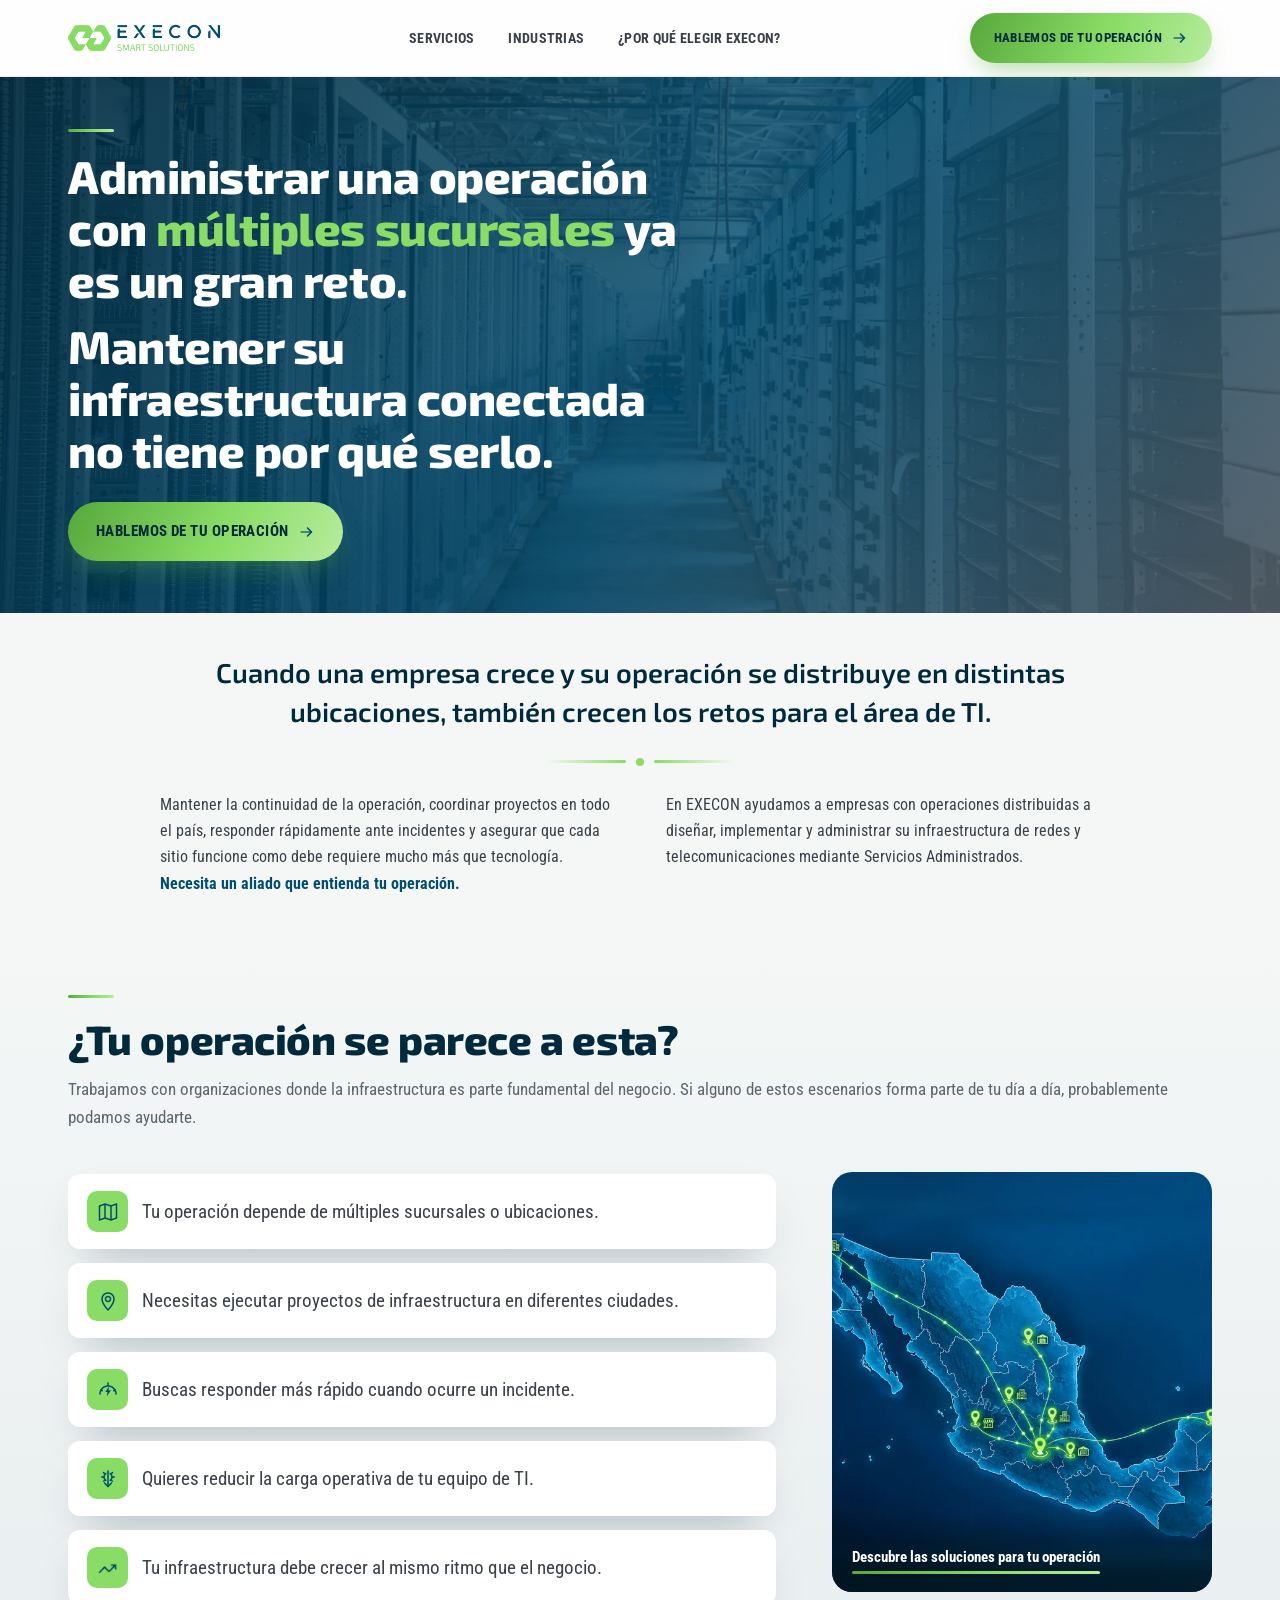
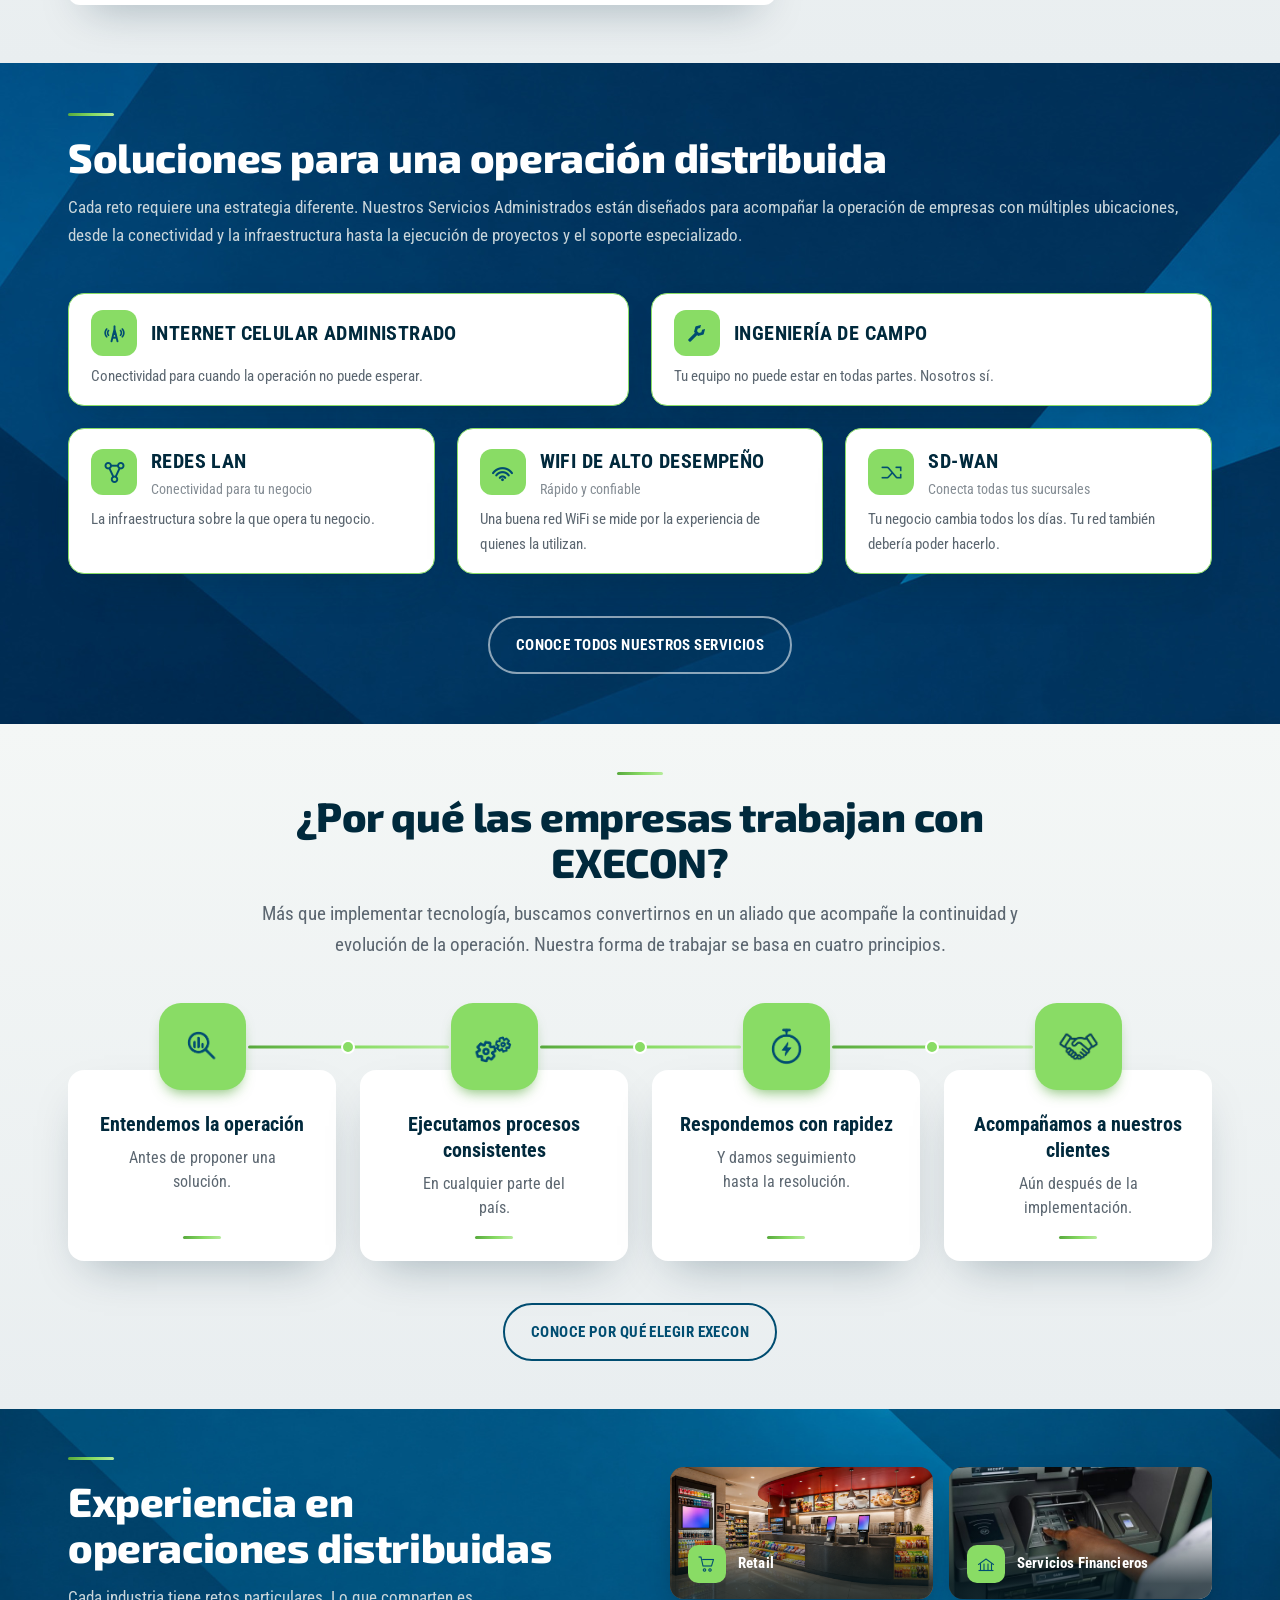
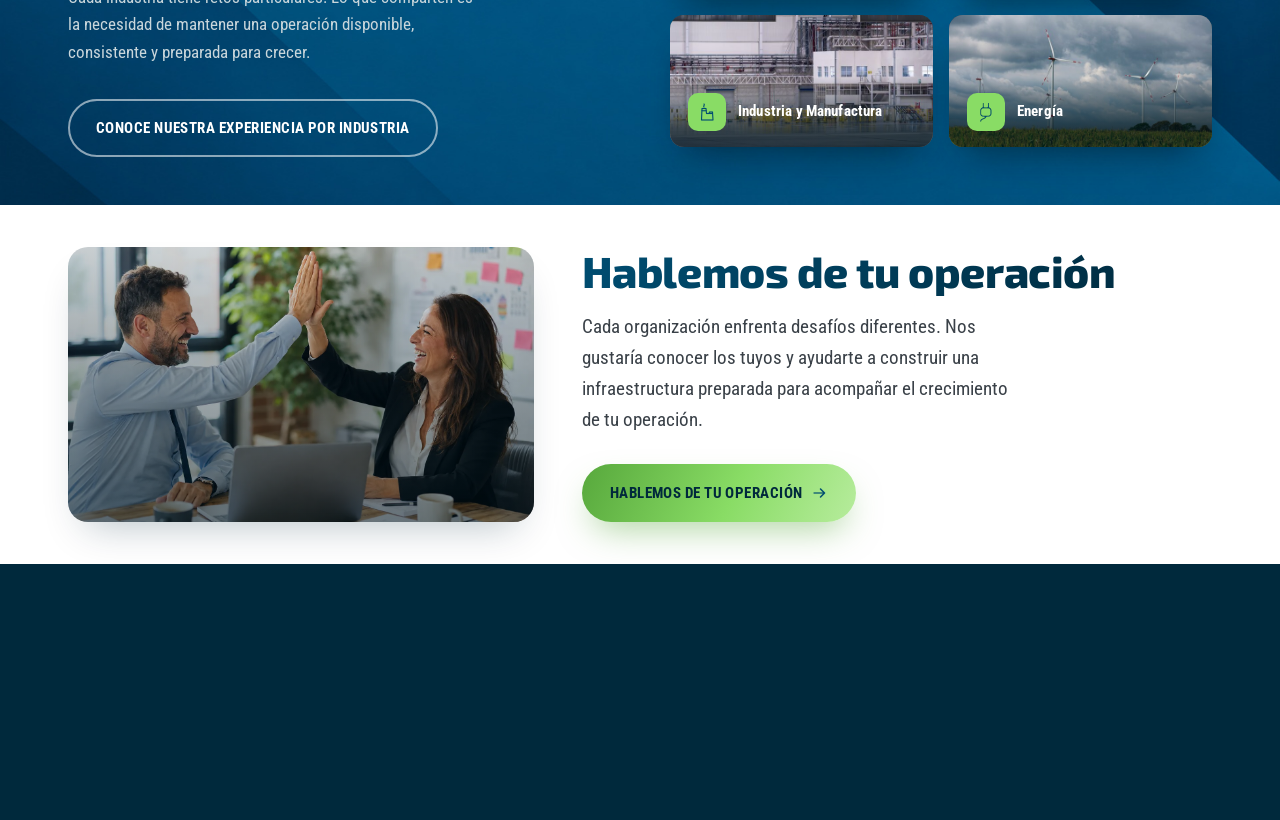
==== commit 6a130c49: "Agregar subtítulos a tarjetas" ====
--- a/index.html
+++ b/index.html
@@ -19,6 +19,12 @@
 <link rel="icon" type="image/png" sizes="48x48" href="favicon.png">
 <link rel="apple-touch-icon" href="apple-touch-icon.png">
 <link rel="stylesheet" href="styles.min.css">
+<style>
+  /* Subtítulo bajo el título en las tarjetas de Soluciones */
+  .card-encabezado .card-titulos{ display:flex; flex-direction:column; justify-content:center; gap:2px; min-width:0; }
+  .card-encabezado .card-titulos h3{ margin:0; }
+  .card-inicio .card-encabezado .card-subtitulo{ margin:0; font-size:.9rem; line-height:1.3; opacity:.75; }
+</style>
 </head>
 <body>
 
@@ -141,21 +147,30 @@
       <div class="card-inicio reveal">
         <div class="card-encabezado">
          <div class="icobox"><img src="imagenes/icono_lan_46.png" alt="" style="width:23px;height:23px" width="46" height="46" loading="lazy" decoding="async"></div>
-         <h3><a href="redes-lan.html">Redes Lan</a></h3>
+         <div class="card-titulos">
+           <h3><a href="redes-lan.html">Redes LAN</a></h3>
+           <p class="card-subtitulo">Conectividad para tu negocio</p>
+         </div>
         </div>
         <p>La infraestructura sobre la que opera tu negocio.</p>
       </div>
       <div class="card-inicio reveal">
         <div class="card-encabezado">
         <div class="icobox"><img src="imagenes/icono_empresarial_46.png" alt="" style="width:23px;height:23px" width="46" height="46" loading="lazy" decoding="async"></div>
-        <h3><a href="wifi-alto-desempeno.html">WiFi de Alto Desempeño</a></h3>
+        <div class="card-titulos">
+          <h3><a href="wifi-alto-desempeno.html">WiFi de Alto Desempeño</a></h3>
+          <p class="card-subtitulo">Rápido y confiable</p>
+        </div>
       </div>
         <p>Una buena red WiFi se mide por la experiencia de quienes la utilizan.</p>
       </div>
       <div class="card-inicio reveal">
         <div class="card-encabezado">
         <div class="icobox"><img src="imagenes/icono_sdwan_46.png" alt="" style="width:23px;height:23px" width="46" height="46" loading="lazy" decoding="async"></div>
-        <h3><a href="sd-wan.html">SD-WAN</a></h3>
+        <div class="card-titulos">
+          <h3><a href="sd-wan.html">SD-WAN</a></h3>
+          <p class="card-subtitulo">Conecta todas tus sucursales</p>
+        </div>
       </div>
         <p>Tu negocio cambia todos los días. Tu red también debería poder hacerlo.</p>
       </div>
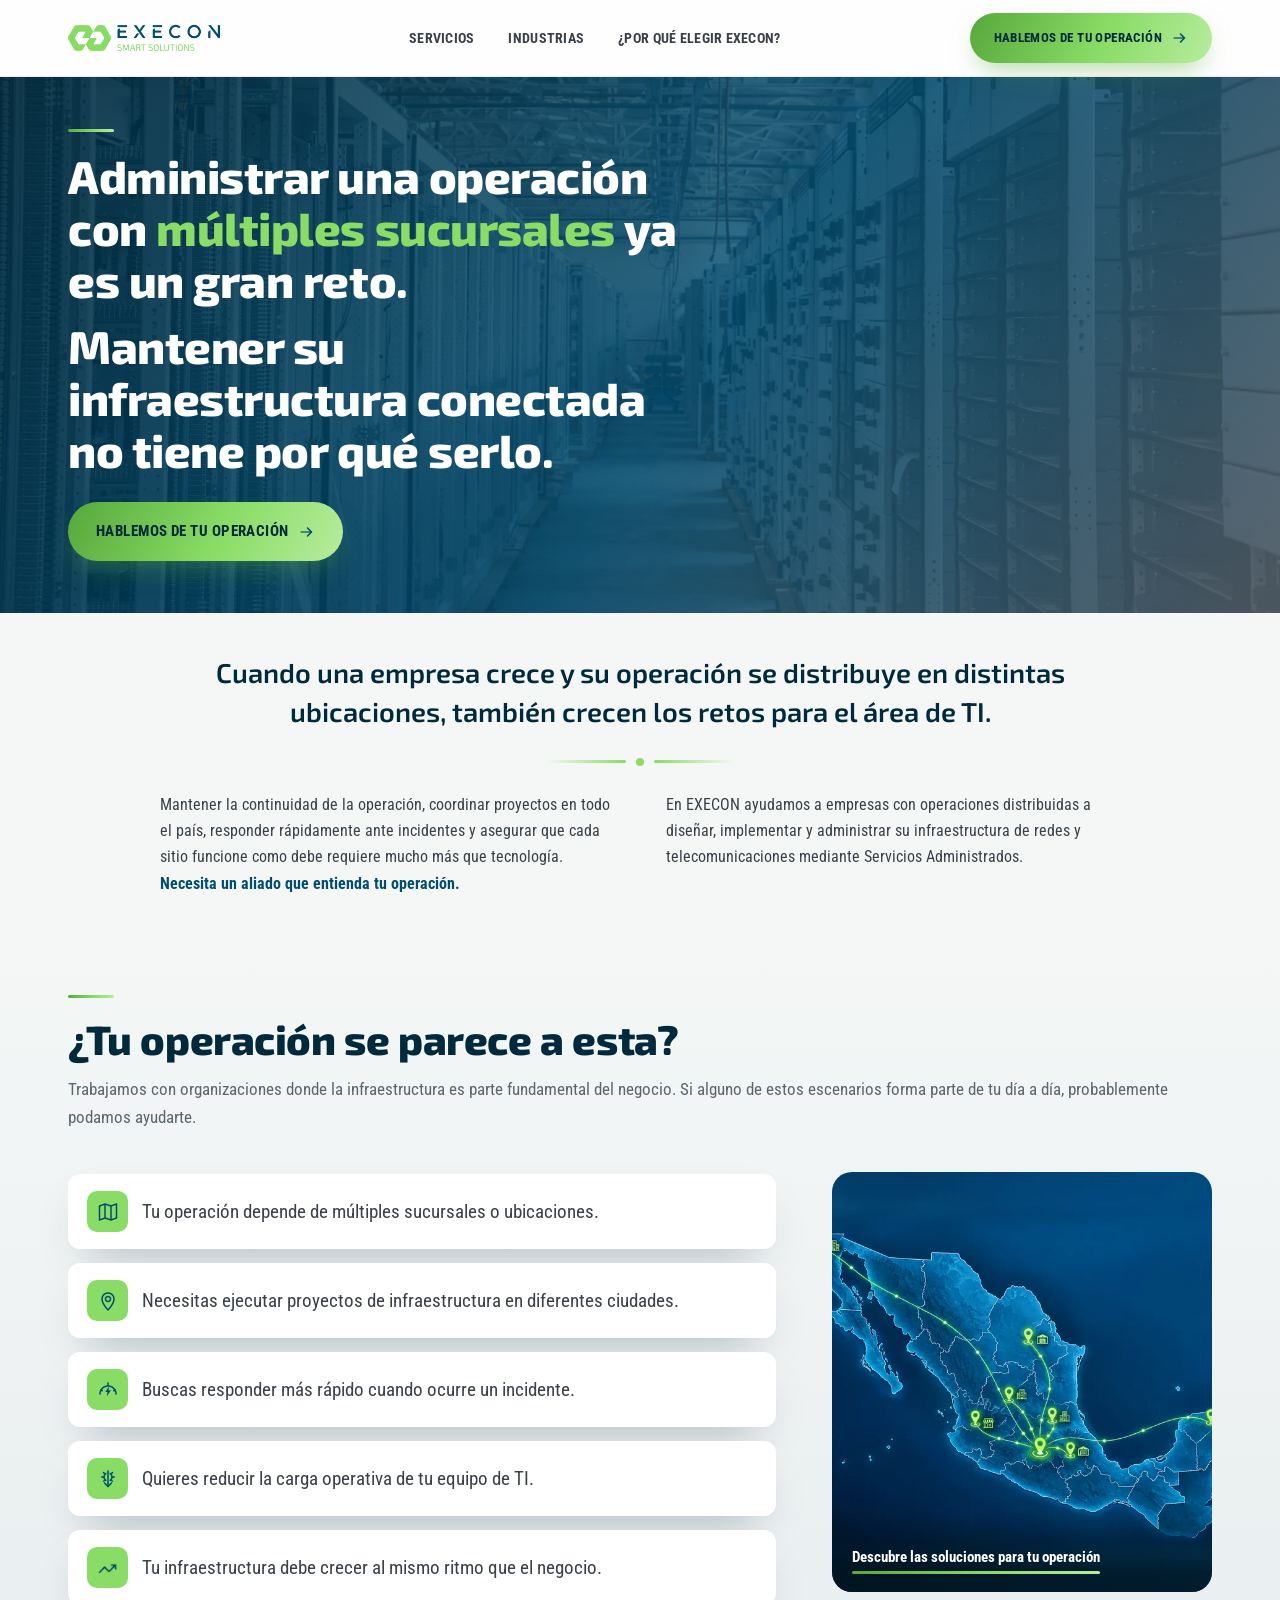
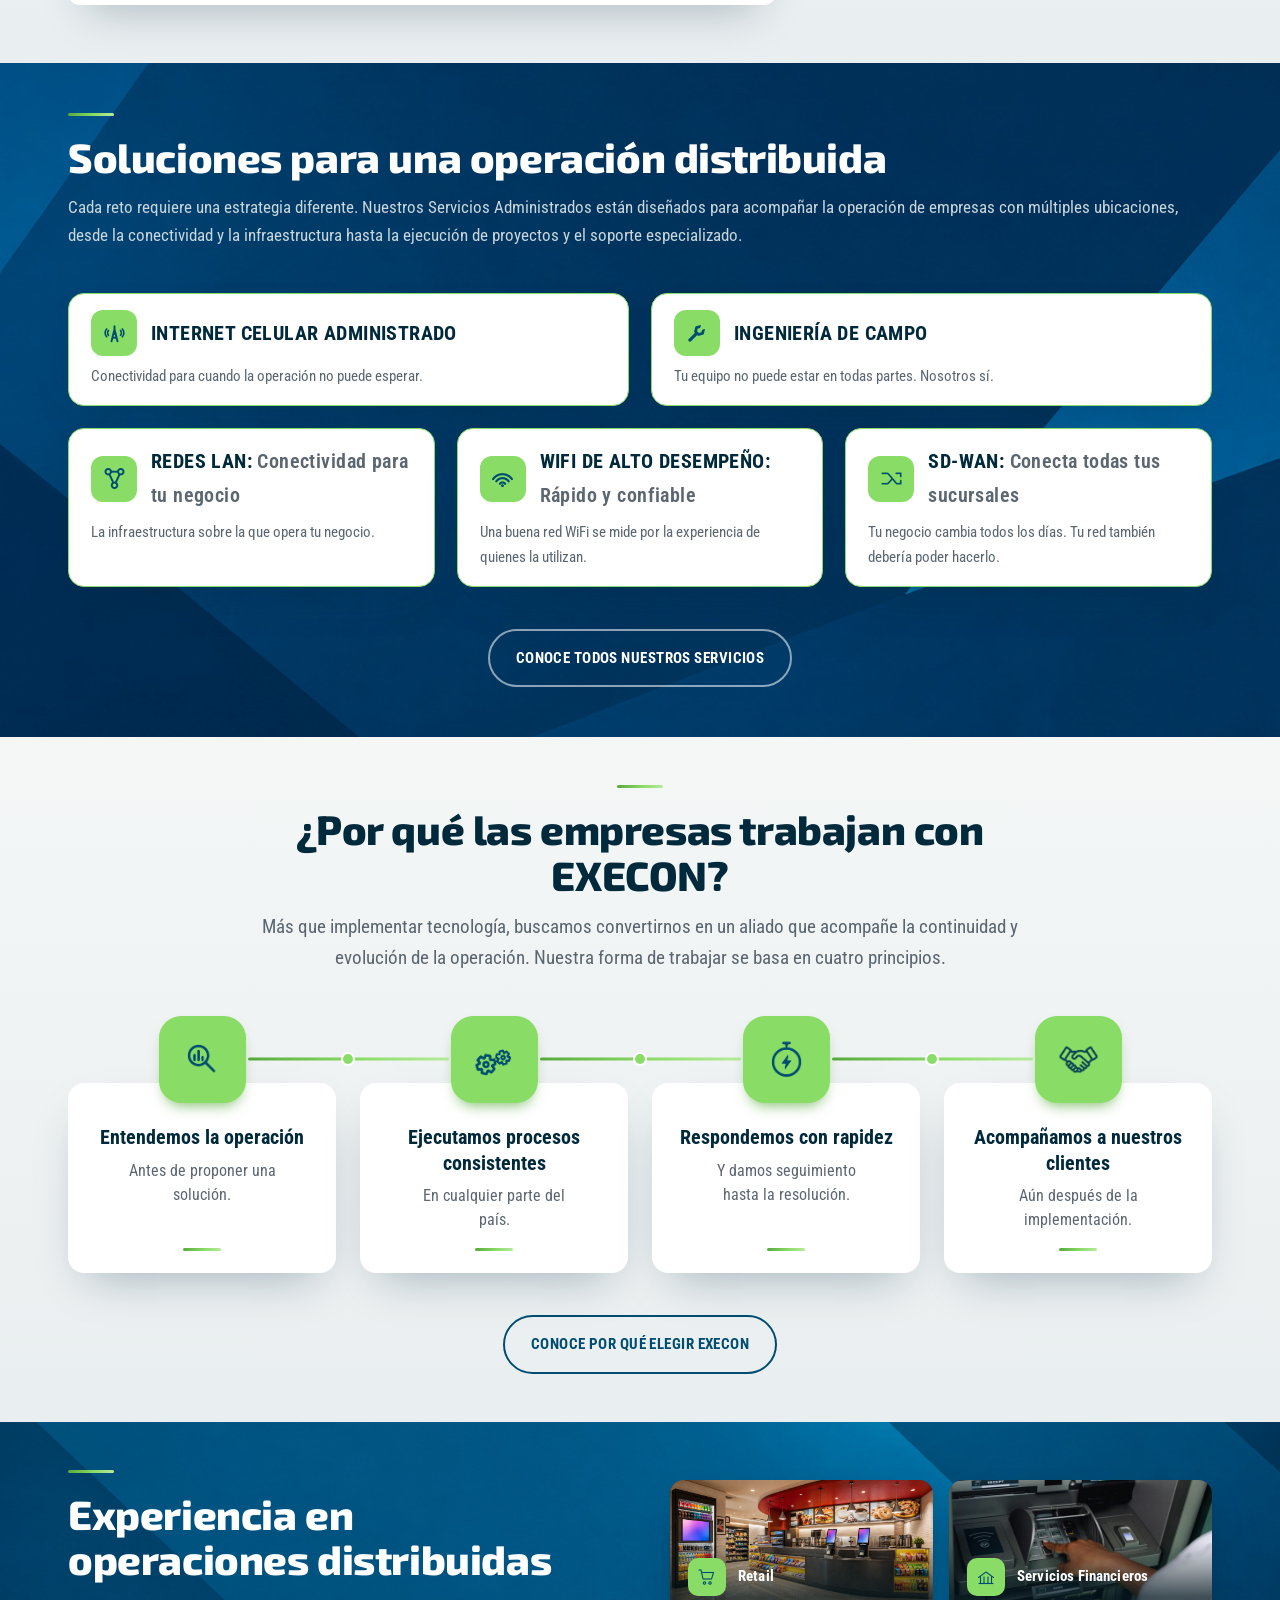
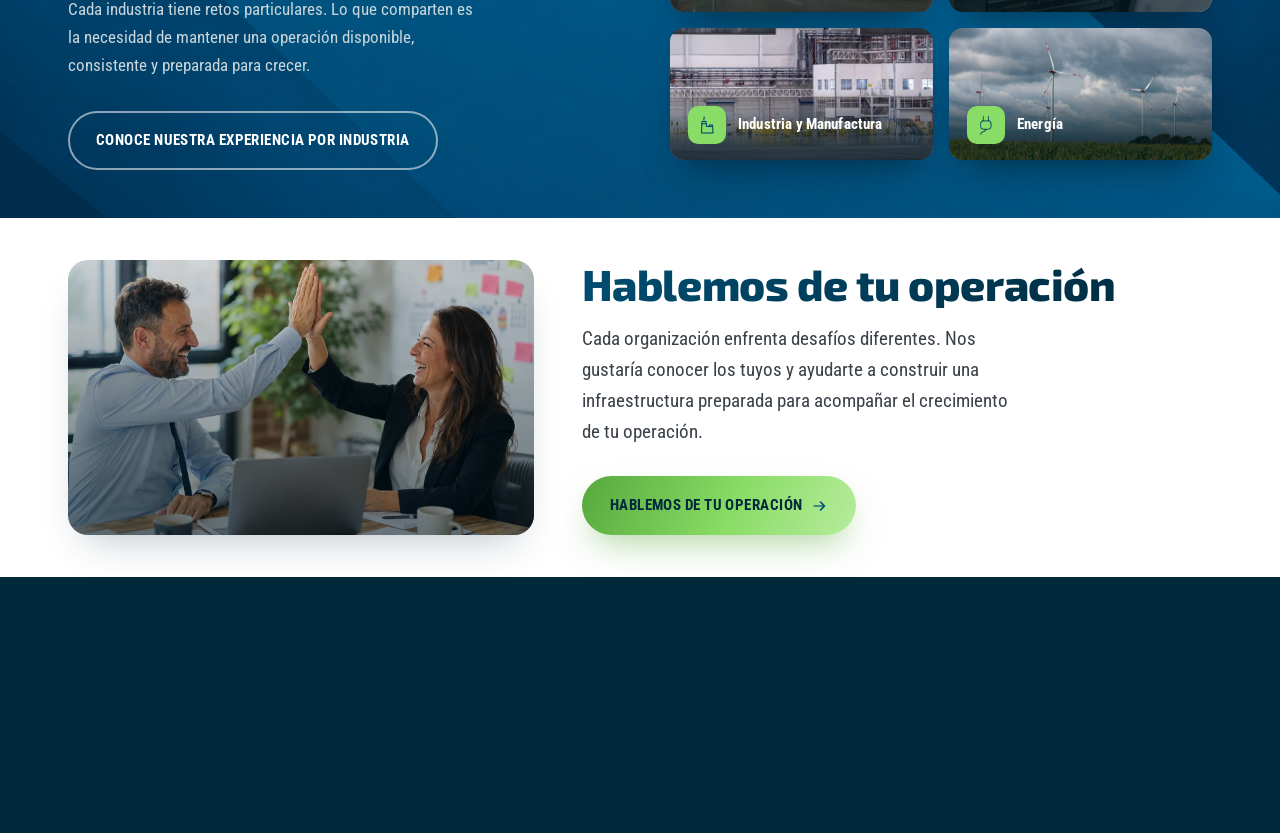
==== commit 033a192b: "Add files via upload" ====
--- a/index.html
+++ b/index.html
@@ -20,10 +20,9 @@
 <link rel="apple-touch-icon" href="apple-touch-icon.png">
 <link rel="stylesheet" href="styles.min.css">
 <style>
-  /* Subtítulo bajo el título en las tarjetas de Soluciones */
-  .card-encabezado .card-titulos{ display:flex; flex-direction:column; justify-content:center; gap:2px; min-width:0; }
-  .card-encabezado .card-titulos h3{ margin:0; }
-  .card-inicio .card-encabezado .card-subtitulo{ margin:0; font-size:.9rem; line-height:1.3; opacity:.75; }
+  /* Subtítulo dentro del título de las tarjetas de Soluciones: "NOMBRE: subtítulo" */
+  .titulo-sub{ text-transform:none; font-weight:600; color:var(--gris); }
+  .card-inicio h3 a{ display:inline; }
 </style>
 </head>
 <body>
@@ -147,30 +146,21 @@
       <div class="card-inicio reveal">
         <div class="card-encabezado">
          <div class="icobox"><img src="imagenes/icono_lan_46.png" alt="" style="width:23px;height:23px" width="46" height="46" loading="lazy" decoding="async"></div>
-         <div class="card-titulos">
-           <h3><a href="redes-lan.html">Redes LAN</a></h3>
-           <p class="card-subtitulo">Conectividad para tu negocio</p>
-         </div>
+         <h3><a href="redes-lan.html">Redes LAN: <span class="titulo-sub">Conectividad para tu negocio</span></a></h3>
         </div>
         <p>La infraestructura sobre la que opera tu negocio.</p>
       </div>
       <div class="card-inicio reveal">
         <div class="card-encabezado">
         <div class="icobox"><img src="imagenes/icono_empresarial_46.png" alt="" style="width:23px;height:23px" width="46" height="46" loading="lazy" decoding="async"></div>
-        <div class="card-titulos">
-          <h3><a href="wifi-alto-desempeno.html">WiFi de Alto Desempeño</a></h3>
-          <p class="card-subtitulo">Rápido y confiable</p>
-        </div>
+        <h3><a href="wifi-alto-desempeno.html">WiFi de Alto Desempeño: <span class="titulo-sub">Rápido y confiable</span></a></h3>
       </div>
         <p>Una buena red WiFi se mide por la experiencia de quienes la utilizan.</p>
       </div>
       <div class="card-inicio reveal">
         <div class="card-encabezado">
         <div class="icobox"><img src="imagenes/icono_sdwan_46.png" alt="" style="width:23px;height:23px" width="46" height="46" loading="lazy" decoding="async"></div>
-        <div class="card-titulos">
-          <h3><a href="sd-wan.html">SD-WAN</a></h3>
-          <p class="card-subtitulo">Conecta todas tus sucursales</p>
-        </div>
+        <h3><a href="sd-wan.html">SD-WAN: <span class="titulo-sub">Conecta todas tus sucursales</span></a></h3>
       </div>
         <p>Tu negocio cambia todos los días. Tu red también debería poder hacerlo.</p>
       </div>
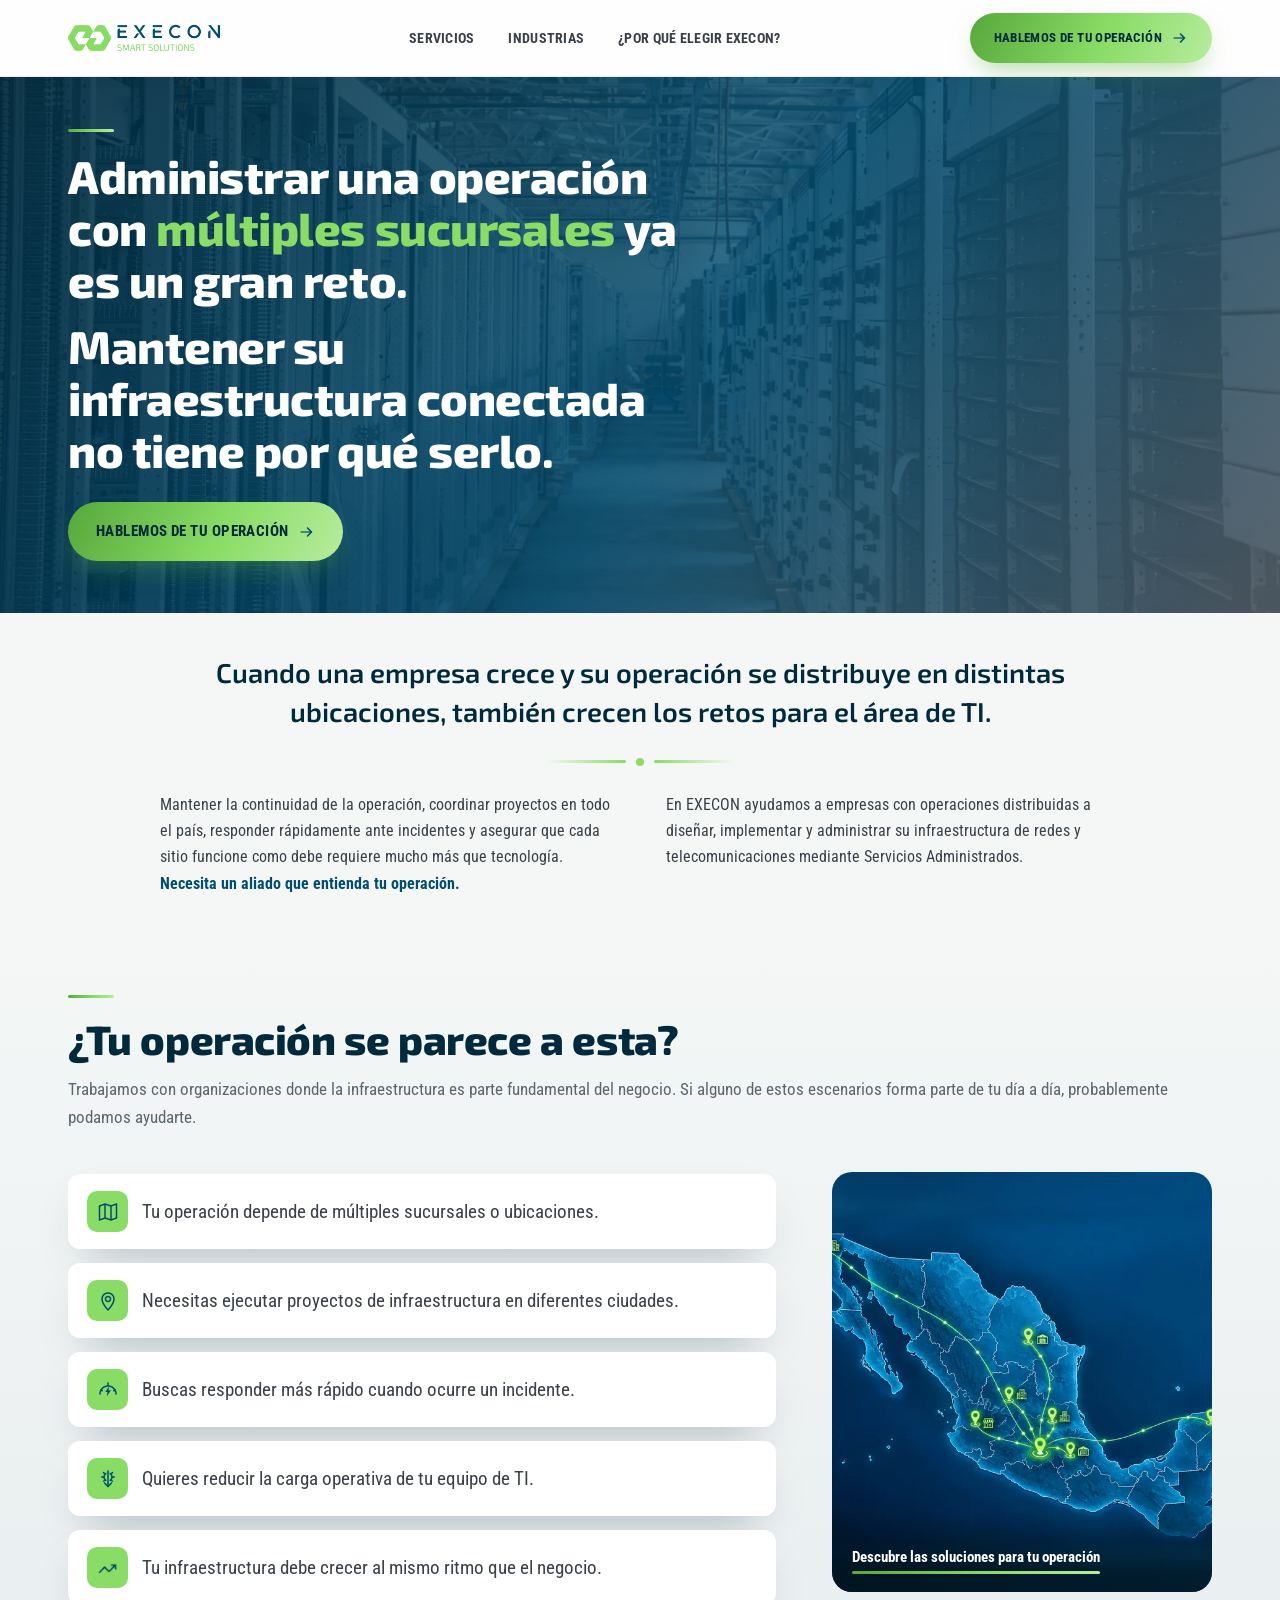
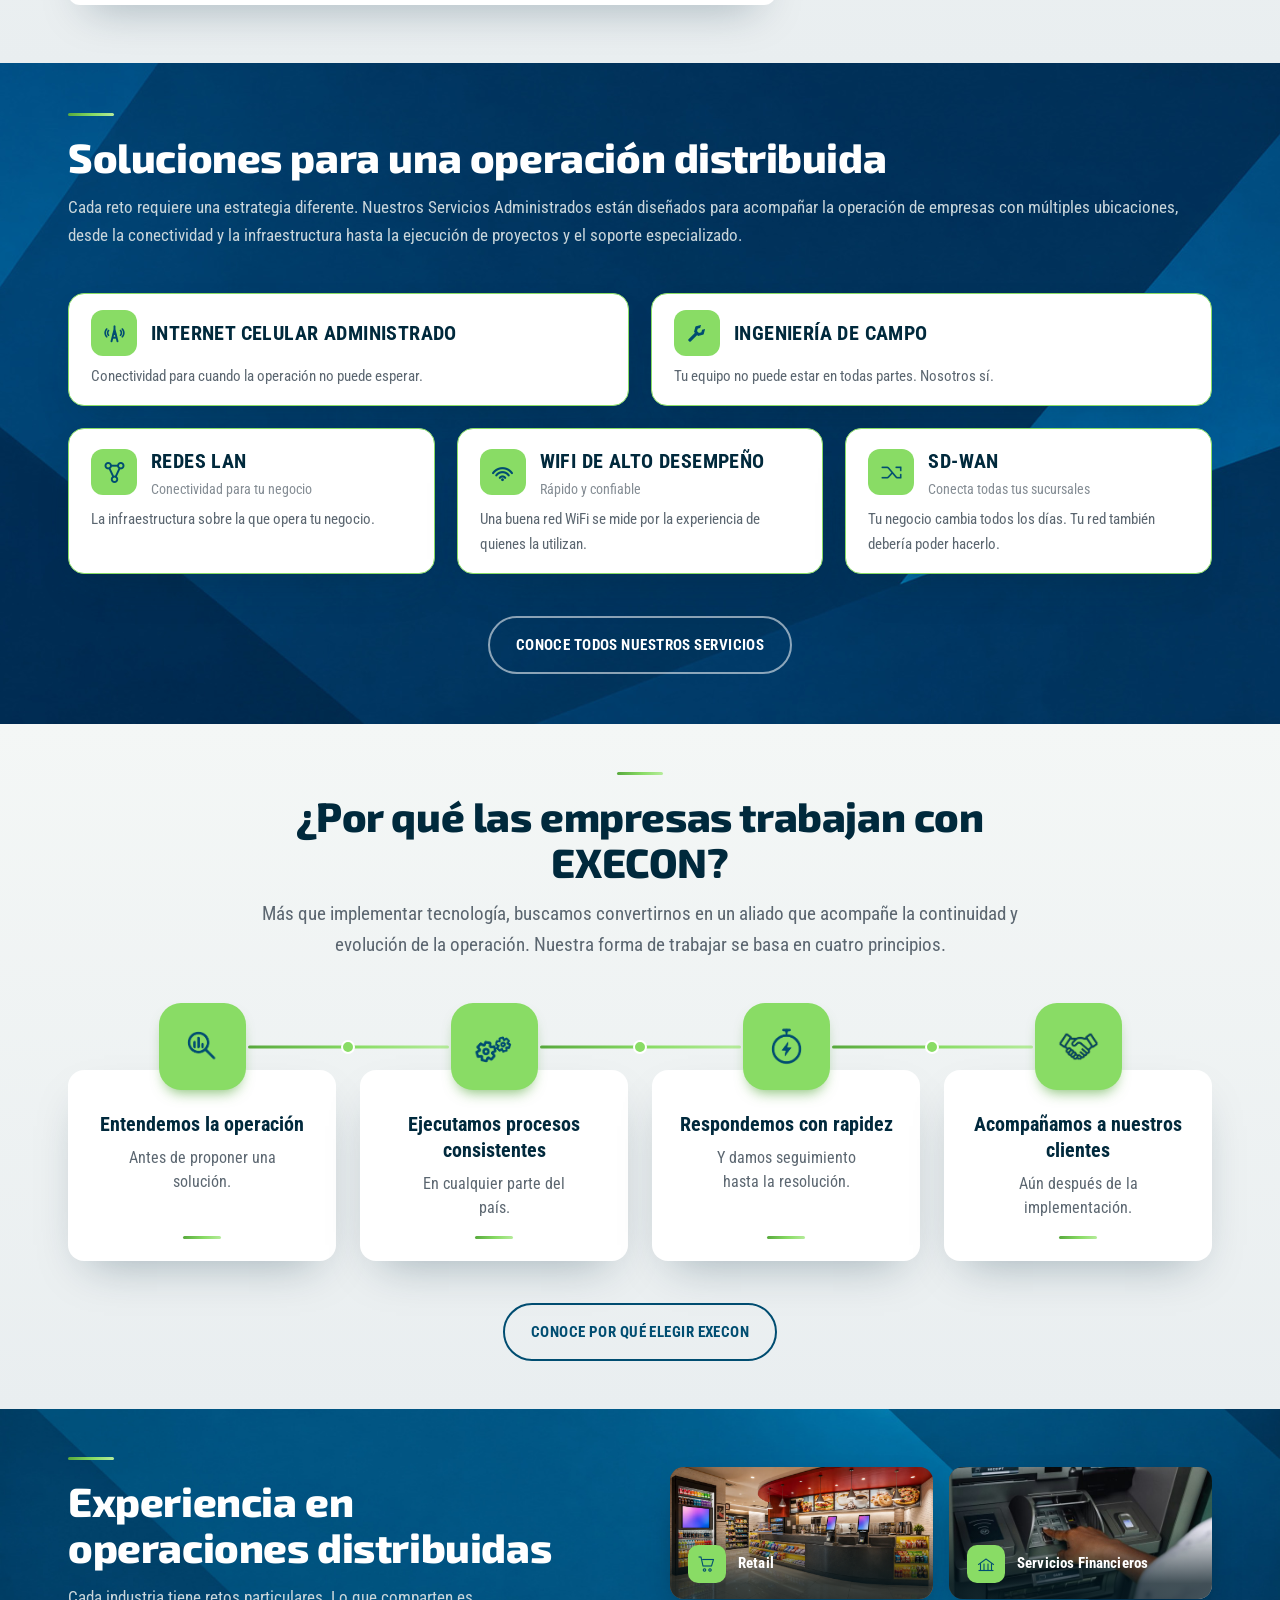
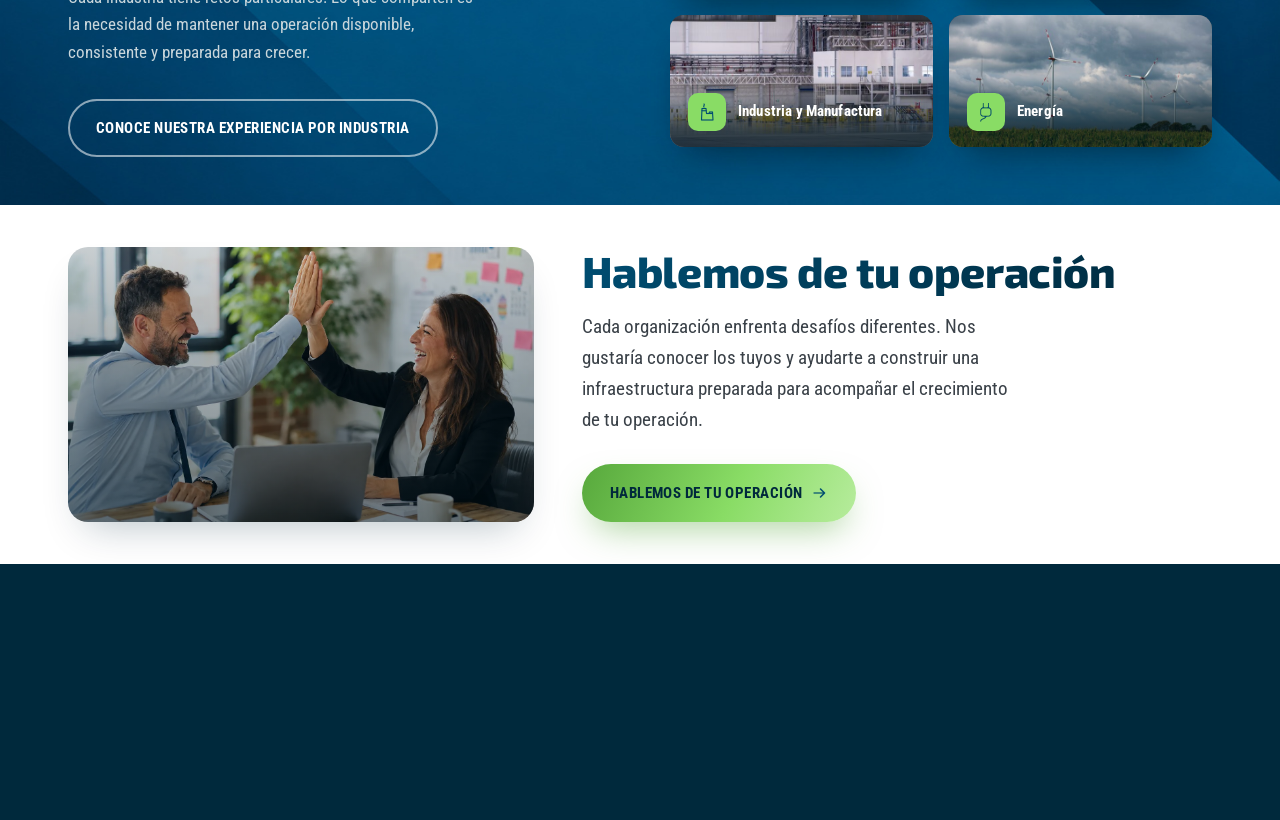
==== commit d9aaec9b: "Add files via upload" ====
--- a/index.html
+++ b/index.html
@@ -20,9 +20,10 @@
 <link rel="apple-touch-icon" href="apple-touch-icon.png">
 <link rel="stylesheet" href="styles.min.css">
 <style>
-  /* Subtítulo dentro del título de las tarjetas de Soluciones: "NOMBRE: subtítulo" */
-  .titulo-sub{ text-transform:none; font-weight:600; color:var(--gris); }
-  .card-inicio h3 a{ display:inline; }
+  /* Subtítulo bajo el título en las tarjetas de Soluciones */
+  .card-encabezado .card-titulos{ display:flex; flex-direction:column; justify-content:center; gap:2px; min-width:0; }
+  .card-encabezado .card-titulos h3{ margin:0; }
+  .card-inicio .card-encabezado .card-subtitulo{ margin:0; font-size:.9rem; line-height:1.3; opacity:.75; }
 </style>
 </head>
 <body>
@@ -146,21 +147,30 @@
       <div class="card-inicio reveal">
         <div class="card-encabezado">
          <div class="icobox"><img src="imagenes/icono_lan_46.png" alt="" style="width:23px;height:23px" width="46" height="46" loading="lazy" decoding="async"></div>
-         <h3><a href="redes-lan.html">Redes LAN: <span class="titulo-sub">Conectividad para tu negocio</span></a></h3>
+         <div class="card-titulos">
+           <h3><a href="redes-lan.html">Redes LAN</a></h3>
+           <p class="card-subtitulo">Conectividad para tu negocio</p>
+         </div>
         </div>
         <p>La infraestructura sobre la que opera tu negocio.</p>
       </div>
       <div class="card-inicio reveal">
         <div class="card-encabezado">
         <div class="icobox"><img src="imagenes/icono_empresarial_46.png" alt="" style="width:23px;height:23px" width="46" height="46" loading="lazy" decoding="async"></div>
-        <h3><a href="wifi-alto-desempeno.html">WiFi de Alto Desempeño: <span class="titulo-sub">Rápido y confiable</span></a></h3>
+        <div class="card-titulos">
+          <h3><a href="wifi-alto-desempeno.html">WiFi de Alto Desempeño</a></h3>
+          <p class="card-subtitulo">Rápido y confiable</p>
+        </div>
       </div>
         <p>Una buena red WiFi se mide por la experiencia de quienes la utilizan.</p>
       </div>
       <div class="card-inicio reveal">
         <div class="card-encabezado">
         <div class="icobox"><img src="imagenes/icono_sdwan_46.png" alt="" style="width:23px;height:23px" width="46" height="46" loading="lazy" decoding="async"></div>
-        <h3><a href="sd-wan.html">SD-WAN: <span class="titulo-sub">Conecta todas tus sucursales</span></a></h3>
+        <div class="card-titulos">
+          <h3><a href="sd-wan.html">SD-WAN</a></h3>
+          <p class="card-subtitulo">Conecta todas tus sucursales</p>
+        </div>
       </div>
         <p>Tu negocio cambia todos los días. Tu red también debería poder hacerlo.</p>
       </div>
